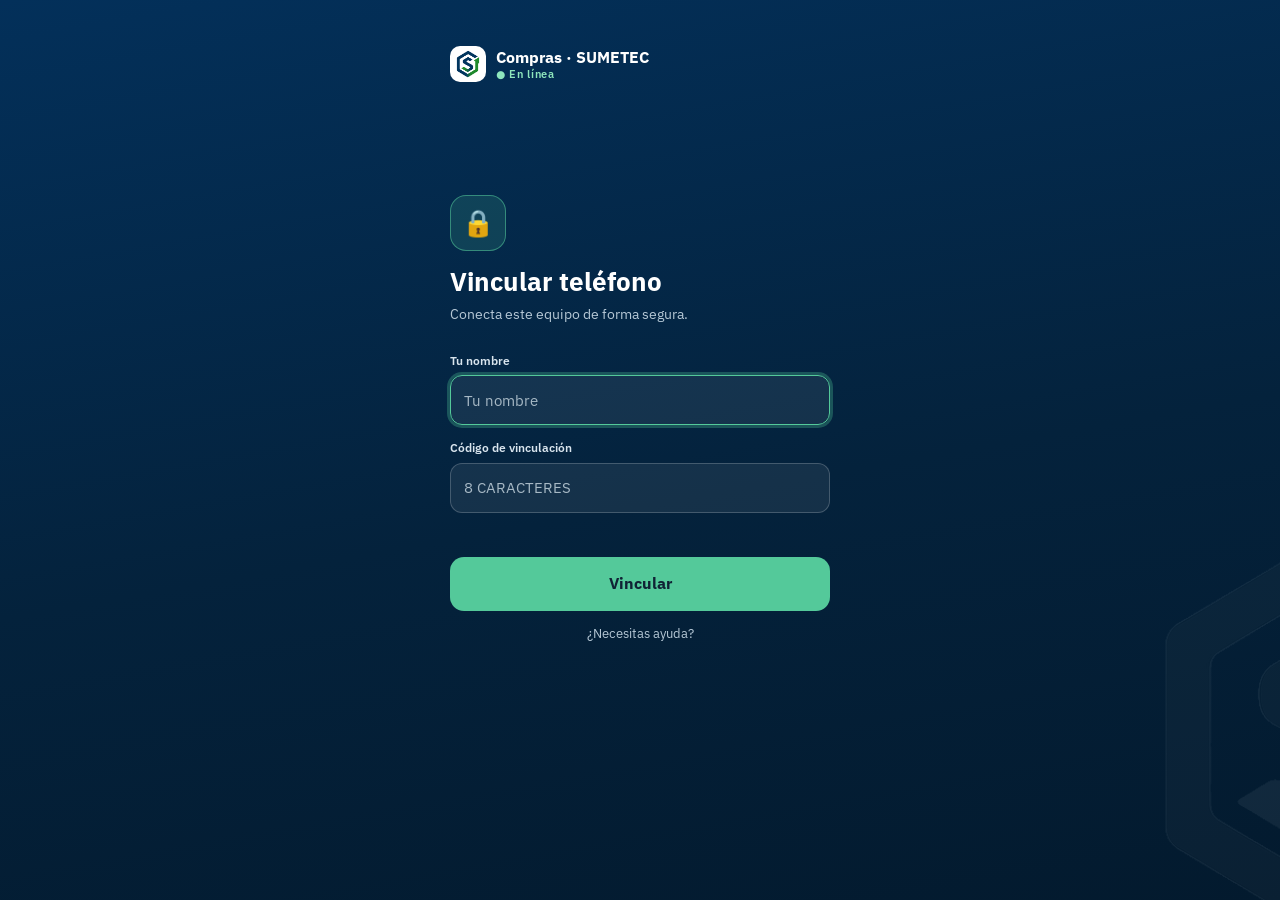
==== COMPRAS/compras.html @ 332f66b0 "q" ====
<!doctype html>
<html lang="es">
<head>
  <meta charset="utf-8">
  <meta name="viewport" content="width=device-width,initial-scale=1">
  <meta name="theme-color" content="#023561">
  <link rel="manifest" href="manifest.json">
  <link rel="icon" href="logos/sumetec-compras.png" type="image/png">
  <link rel="apple-touch-icon" href="logos/sumetec-compras.png">
  <!-- tema-inicial.js va ANTES del CSS (elige día/noche sin parpadeo) --
       mismo tema del ERP, generado por 16.- IDENTIDAD-NEGOCIO/generar_tema.py.
       No editar sumetec-tema.css ni tema-inicial.js a mano. -->
  <script src="tema-inicial.js"></script>
  <link rel="stylesheet" href="sumetec-tema.css">
  <link rel="stylesheet" href="actualizacion.css">
  <link rel="stylesheet" href="estilos.css?v=20260924a">
  <link rel="stylesheet" href="acceso.css">
  <title>SUMETEC Compras</title>
<style id="sm-final">
/* Pantallas encima (Cobros, Más, modales): el scroll se queda dentro y no mueve la pantalla de atrás */
.ov,.ov .modal,.modal,dialog,.menu-mas,.sp,.pp-global{overscroll-behavior:contain}
html.sm-bloqueo,html.sm-bloqueo body{overflow:hidden!important}
/* Cantidades y montos: se escriben, sin flechitas */
input[type=number]{-moz-appearance:textfield;appearance:textfield}
input[type=number]::-webkit-inner-spin-button,input[type=number]::-webkit-outer-spin-button{-webkit-appearance:none;margin:0}
/* Campo llenado por la IA (OCR): lima de marca, se quita al editarlo */
.ia-tocado{background:color-mix(in srgb,#76b82a 15%,var(--sm-surface,#fff))!important;border-color:#76b82a!important}
.gasto-iva-chips.ia-tocado{background:color-mix(in srgb,#76b82a 15%,transparent)!important}

/* ═══ Estándar visual v2 · barra superior (Inicio) y menú de ajustes, iguales en las 6 apps ═══ */
html body .tb,html body > header,html body header.sm-barra{background:linear-gradient(170deg,#03305a,#04223c)!important;color:#fff;min-height:56px;box-shadow:0 6px 18px rgb(2 25 45 / .22)}
html body .sm-kicker,html body header h1 .kicker,html body .barra-kicker,html body .sm-barra .marca small{font-size:10.5px!important;font-weight:600!important;letter-spacing:.14em!important;text-transform:uppercase;color:#9fd25a!important;opacity:1!important}
html body header h1,html body .sm-barra-titulo,html body .sm-barra .marca strong{font-size:16px!important;font-weight:700!important;color:#fff!important}
html body .sm-header-chip.sm-status-chip,html body header .status-chip,html body .sm-barra .sm-chip,html body .tb-status{min-height:30px;padding:0 11px!important;border-radius:999px!important;background:rgb(255 255 255 / .1)!important;border:1px solid rgb(255 255 255 / .16)!important;color:#fff!important;font-size:11.5px!important;font-weight:600!important;white-space:nowrap}
html body .sm-menu-boton,html body header .menu-btn,html body .sm-barra .btn-barra{min-width:40px!important;min-height:40px!important;border-radius:12px!important;border:1px solid rgb(255 255 255 / .18)!important;background:rgb(255 255 255 / .06)!important;color:#fff!important}
html body .menu-mas,html body .menu-fact,html body .gasto-menu,html body .mas-menu,html body .menu-opciones{border-radius:16px!important;padding:6px!important;background:var(--sm-surface,#fff)!important;color:var(--sm-ink,#17242b);border:1px solid var(--sm-line,#dbe3ec)!important;box-shadow:0 18px 40px rgb(9 32 53 / .22)!important;overscroll-behavior:contain;max-height:calc(100dvh - 90px);overflow-y:auto}
html body .menu-mas{background:#eef2f6!important;gap:6px!important}
html body .menu-mas-grp,html body .mas-menu-grupo{border-radius:12px;overflow:hidden;background:var(--sm-surface,#fff)}
html body .menu-mas-h,html body .menu-fact-titulo,html body .gasto-menu-titulo,html body .mas-menu-titulo,html body .menu-opciones > small{display:block;padding:10px 12px 4px!important;font-size:11px!important;font-weight:700!important;letter-spacing:.08em!important;text-transform:uppercase;color:var(--sm-muted,#616f7f)!important;background:none!important}
html body .menu-mas button,html body .menu-fact button,html body .gasto-menu button,html body .mas-menu button,html body .menu-opciones button{display:flex!important;align-items:center;gap:10px;width:100%;min-height:48px!important;padding:0 12px!important;border:0!important;border-radius:10px!important;background:transparent!important;color:inherit!important;font:inherit;font-size:14px!important;font-weight:500!important;text-align:left;cursor:pointer}
html body .menu-mas button:hover,html body .menu-fact button:hover,html body .gasto-menu button:hover,html body .mas-menu button:hover,html body .menu-opciones button:hover{background:var(--sm-surface-2,#eef2f6)!important}
html body .menu-mas button .bi,html body .gasto-menu button .bi,html body .mas-menu button .bi,html body .menu-opciones button .bi{font-size:17px;color:var(--sm-navy,#023561);width:22px}
html body .gasto-menu-peligro,html body .menu-opciones button[id*=bloquear]{color:#bc2f2f!important}
</style>
</head>
<body>
  <header class="sm-barra">
    <span class="barra-titulos"><span class="barra-kicker">SUMETEC</span><span class="sm-barra-titulo">Compras</span></span>
    <button type="button" id="estado" class="sm-chip sm-chip-boton" style="margin-left:auto" aria-label="Estado de envío (toca para enviar pendientes)">Sin conexión</button>
    <button type="button" class="btn-barra" id="btnMasMenu" aria-haspopup="true" aria-expanded="false" aria-controls="masMenu" aria-label="Más opciones"><span class="btn-barra-puntos" aria-hidden="true">⋮</span></button>
  </header>

  <!-- Rediseño 2026-09-24: enviar, tema y versión salen de la pantalla a este
       menú (mismo patrón que Dirección y Gastos). -->
  <div id="masMenu" class="mas-menu" hidden>
    <div class="mas-menu-grupo">
      <span class="mas-menu-titulo">Este celular</span>
      <button type="button" id="enviar-compras"><i class="bi bi-cloud-arrow-up"></i> Enviar compras pendientes</button>
    </div>
    <div class="mas-menu-grupo">
      <span class="mas-menu-titulo">Ajustes</span>
      <button type="button" onclick="_cerrarMasMenu_();alternarTemaSumetec()"><i class="bi bi-moon-stars"></i> Modo claro / oscuro</button>
      <button type="button" onclick="_cerrarMasMenu_();limpiarCacheLocal()" title="Borrar copias guardadas en este teléfono"><i class="bi bi-eraser"></i> Borrar copias de este teléfono</button>
      <button type="button" id="badgeVersion" onclick="_cerrarMasMenu_();_mostrarVersionInstalada()" title="Ver actualización de software"><i class="bi bi-info-circle"></i> Actualización de software</button>
    </div>
  </div>

  <div class="hoja">
    <main id="app"></main>
  </div>

  <dialog id="eq-modal">
    <form method="dialog" onsubmit="return false">
      <h2>Vincular código del proveedor</h2>
      <p class="text-muted" style="font-size:13px">Dile a la app a qué producto tuyo equivale este código. Queda guardado: la próxima vez se traduce solo.</p>
      <label class="form-label" for="eq-cprov">Código del proveedor<input id="eq-cprov" class="form-control mono" readonly></label>
      <label class="form-label" for="eq-mio">Mi código<input id="eq-mio" class="form-control mono" list="dl-productos-compra" autocomplete="off" maxlength="10" oninput="_eqMioCambio_()"></label>
      <div id="eq-sugerencias" style="font-size:12px;margin-bottom:6px"></div>
      <div id="eq-mio-ayuda" class="text-muted" style="font-size:12px;margin-bottom:6px"></div>
      <label class="form-label" style="display:flex;gap:8px;align-items:center"><input id="eq-nuevo" type="checkbox" onchange="_eqMioCambio_()"> Es un producto nuevo (crearlo)</label>
      <label class="form-label" for="eq-desc" id="eq-desc-wrap" style="display:none">Descripción del producto nuevo<input id="eq-desc" class="form-control"></label>
      <label class="form-label" for="eq-factor">Factor: piezas mías por cada unidad del proveedor (caja de 100 → 100; pieza → 1)<input id="eq-factor" class="form-control" type="number" min="0.0001" step="0.0001" value="1"></label>
      <p id="eq-error" class="text-rojo" role="alert"></p>
      <div class="fila">
        <button type="button" class="btn btn-outline-secondary" onclick="document.getElementById('eq-modal').close()">Cancelar</button>
        <button type="button" class="btn btn-success" onclick="_guardarEquivalenciaCompra_()"><i class="bi bi-check-circle"></i> Guardar</button>
      </div>
    </form>
  </dialog>

  <dialog id="evidencia-modal">
    <form method="dialog">
      <h2>¿Tienes foto del ticket o factura?</h2>
      <p class="text-muted">Sirve de evidencia de esta compra. Puedes omitirla, pero queda registrada como "sin evidencia".</p>
      <div class="fila">
        <button type="submit" value="foto" class="btn btn-success"><i class="bi bi-camera"></i> Tomar foto</button>
        <button type="submit" value="omitir" class="btn btn-outline-secondary">Omitir</button>
      </div>
    </form>
  </dialog>

  <dialog id="vincular" class="sumetec-acceso" style="--acento:#54c99a">
    <form method="dialog" class="sumetec-acceso-panel">
      <div class="sumetec-acceso-cabecera">
        <div class="sumetec-acceso-marca">Compras · SUMETEC<small>● En línea</small></div>
<details id="ayuda-compras" class="sumetec-acceso-ayuda sumetec-acceso-ayuda--solo-enlace"><summary aria-label="Información para vincular">i</summary>
          <div class="sumetec-acceso-ayuda-contenido"><div class="sumetec-acceso-ayuda-titulo"><strong>Ayuda de acceso</strong><button type="button" class="sumetec-acceso-ayuda-cerrar" aria-label="Cerrar ayuda" onclick="sumetecAbrirAyuda('ayuda-compras',true)">×</button></div><p>Pide a administración un código de vinculación de 8 caracteres y escribe tu nombre.</p><p>Después crea un PIN para proteger el acceso de este teléfono. Si olvidas tu PIN, vuelve a vincular este teléfono; lo que tengas pendiente se conserva.</p><button type="button" class="sumetec-acceso-ayuda-entendido" onclick="sumetecAbrirAyuda('ayuda-compras',true)">Entendido</button></div>
        </details>
      </div>
      <div class="sumetec-acceso-intro">
        <div class="sumetec-acceso-candado" aria-hidden="true">🔒</div>
        <h2>Vincular teléfono</h2>
        <p class="sumetec-acceso-descripcion">Conecta este equipo de forma segura.</p>
      </div>
      <div class="sumetec-acceso-campos">
        <div class="sumetec-acceso-campo sumetec-acceso-campo--principal"><label for="nombre-vincular">Tu nombre</label><input id="nombre-vincular" type="text" autocomplete="name" placeholder="Tu nombre"></div>
        <div class="sumetec-acceso-campo sumetec-acceso-campo--secundario"><label for="codigo">Código de vinculación</label><input id="codigo" type="text" style="text-transform:uppercase" placeholder="8 caracteres" maxlength="8" autocomplete="off" autocapitalize="characters"></div>
      </div>
      <p id="vincular-estado" class="sumetec-acceso-error" role="status" aria-live="polite"></p>
      <button id="enlazar" class="sumetec-acceso-boton" value="default">Vincular</button>
      <button type="button" class="sumetec-acceso-enlace" aria-controls="ayuda-compras" aria-expanded="false" onclick="sumetecAbrirAyuda('ayuda-compras')">¿Necesitas ayuda?</button>
    </form>
  </dialog>

  <dialog id="pin-modal" class="sumetec-pin-dialogo" style="--acento:#54c99a">
    <form method="dialog">
      <h2>Ingresa tu PIN</h2><p>Desbloquea esta app en este teléfono.</p>
      <label class="form-label" for="pin-modal-input">PIN</label>
      <input id="pin-modal-input" class="form-control" type="password" inputmode="numeric" autocomplete="off" required>
      <button type="button" class="sumetec-pin-mostrar" onclick="const i=document.getElementById('pin-modal-input');i.type=i.type==='password'?'text':'password';this.textContent=i.type==='password'?'Mostrar PIN':'Ocultar PIN';this.setAttribute('aria-pressed',String(i.type==='text'))" aria-pressed="false">Mostrar PIN</button><p id="pin-modal-error" class="text-rojo" role="alert"></p>
      <details style="margin:0 0 8px;font-size:.85rem"><summary>¿Olvidaste tu PIN?</summary>
        <p style="margin:6px 0 4px">No se puede recuperar. Primero, en Apps Script del Cotizador ejecuta <b>GENERAR_CODIGO_VINCULACION</b> y copia el código (vale 10 min). Luego pulsa el botón: vincula el teléfono otra vez con un PIN nuevo. Lo pendiente de enviar no se pierde.</p>
        <button type="button" class="btn btn-outline-secondary btn-sm" onclick="reiniciarVinculo()">Vincular de nuevo</button></details>
      <div class="fila sumetec-pin-acciones">
        <button type="button" value="cancel" class="btn btn-outline-secondary sumetec-pin-volver" onclick="this.closest('dialog').close('cancel')">Cancelar</button>
        <button type="submit" value="ok" class="btn btn-success sumetec-pin-guardar"><i class="bi bi-check-circle"></i> Desbloquear</button>
      </div>
    </form>
  </dialog>

  <script src="version.js"></script>
  <script src="seguridad.js"></script>
  <script src="compras.js"></script>
  <script src="acceso.js"></script>
  <script src="app.js"></script>
  <div id="sumetecActualizacion" role="status" aria-live="assertive"><div class="sumetec-actualizacion-tarjeta"><span class="sumetec-engranaje" aria-hidden="true">⚙</span><strong id="sumetecActualizacionTitulo">Actualización disponible</strong><p id="sumetecActualizacionMensaje"></p><button id="sumetecActualizarBoton" type="button" hidden>Actualizar</button></div></div>
  <script src="actualizacion.js"></script>
<script id="sm-final">
(function(){
  // Bloquea el scroll de la pantalla de atrás mientras haya algo abierto encima.
  var SEL='.ov.open, .menu-mas.open, dialog[open]', y=0, on=false, pend=false;
  function sync(){
    pend=false;
    var abierto=!!document.querySelector(SEL), b=document.body.style;
    if(abierto&&!on){on=true;y=window.scrollY||0;document.documentElement.classList.add('sm-bloqueo');b.position='fixed';b.top=(-y)+'px';b.left='0';b.right='0';b.width='100%';}
    else if(!abierto&&on){on=false;document.documentElement.classList.remove('sm-bloqueo');b.position=b.top=b.left=b.right=b.width='';window.scrollTo(0,y);}
  }
  function pedir(){if(!pend){pend=true;requestAnimationFrame(sync);}}
  function iniciar(){new MutationObserver(pedir).observe(document.body,{subtree:true,childList:true,attributes:true,attributeFilter:['class','open']});sync();}
  if(document.body)iniciar();else document.addEventListener('DOMContentLoaded',iniciar);
  // Cantidades y montos: al tocar el campo se selecciona todo para escribir encima.
  document.addEventListener('focusin',function(e){
    var t=e.target;if(!t||t.tagName!=='INPUT')return;
    if(t.type==='number'||/decimal|numeric/.test(t.inputMode||'')){setTimeout(function(){try{t.select();}catch(_){}} ,0);}
  });
})();
</script>
</body>
</html>
---- COMPRAS/sumetec-tema.css ----
/* sumetec-tema.css -- GENERADO por 16.- IDENTIDAD-NEGOCIO/generar_tema.py.
   No editar a mano. Colores: erp-estilo.css y liquid-glass-theme.css del ERP.
   Letra: ibm-plex.css del ERP. Iconos: bootstrap-icons.min.css del ERP.
   Piezas: 16.- IDENTIDAD-NEGOCIO/tema/componentes.css.
   Para cambiar algo, cambialo alla y vuelve a correr el script. */

/* ── Colores del ERP ── */
:root {
  --sm-bg: #eef2f6;
  --sm-navy: #023561;
  --sm-accent: #0d4f86;
  --sm-green: #1f8a2d;
  --sm-ink: #17242b;
  --sm-muted: #616f7f;
  --sm-green-texto: #057448;
  --sm-aviso: #8a5800;
  --sm-line: #b2c3d5;
  --sm-r-xs: 6px;
  --sm-r-sm: 8px;
  --sm-r-md: 14px;
  --sm-r-pill: 999px;
  --sm-radius: var(--sm-r-md);
  --sm-surface: #ffffff;
  --sm-surface-2: #f5f8fb;
  --sm-border-soft: #b2c3d4;
  --sm-body-text: #2a3947;
  --sm-th-text: #616f7f;
  --sm-icon-muted: #8595a7;
  --sm-chart-1: #0d4f86;
  --sm-chart-2: #1f8a2d;
  --sm-chart-3: #b8790d;
  --sm-chart-4: #bc2f2f;
  --sm-chart-5: #0d7d74;
  --sm-chart-6: #6d34d6;
  --sm-chart-7: #c4551f;
  --sm-chart-8: #3d5a75;
  --sm-chart-9: #0f7a5f;
  --sm-chart-10: #8a6a1f;
  --sm-motion-fast: 110ms;
  --sm-motion-standard: 180ms;
  --sm-motion-notice: 240ms;
  --sm-motion-large: 400ms;
  --sm-motion-ease: cubic-bezier(.2, .8, .2, 1);
  --sm-surface-elevated: #ffffff;
  --sm-surface-glow: rgba(31, 138, 45, .08);
  --sm-shadow-sereno: 0 12px 30px rgba(9, 32, 53, .07), 0 1px 2px rgba(9, 32, 53, .06);
  --sm-shadow-sereno-hover: 0 16px 36px rgba(9, 32, 53, .11), 0 1px 2px rgba(9, 32, 53, .08);
  --sm-luz-alta: transparent;
  --sm-motion-expressive: 360ms;
  --sm-motion-feedback: 240ms;
  --sm-motion-curve: cubic-bezier(.16, 1, .3, 1);
  --sm-nav-marca: #8fd633;
  --sm-glass-brillo-barra: 66;
  --sm-glass-brillo-erp: 42;
  --sm-glass-transparencia: 54;
  --sm-glass-desenfoque-menus: 50;
  --sm-glass-orillas-erp: 42;
  --sm-glass-transparencia-barra: 54;
  --sm-glass-transparencia-tarjetas: 55;
  --sm-glass-orillas-tarjetas: 48;
  --sm-glass-movimiento-tarjetas: 2;
  --sm-glass-filas-intensidad: 38;
  --sm-glass-tablas-transparencia: 48;
  --sm-glass-orillas-tablas: 48;
  --sm-glass-superficie-fondo: rgb(255 255 255 / calc(.98 - var(--sm-glass-transparencia) * .003));
  --sm-glass-tarjeta-fondo: rgb(255 255 255 / calc(.98 - var(--sm-glass-transparencia-tarjetas) * .004));
  --sm-glass-superficie-borde: rgb(13 59 102 / calc(.27 + var(--sm-glass-transparencia) * .0012));
  --sm-glass-superficie-sombra: rgb(8 43 70 / .16);
  --sm-glass-superficie-blur: calc(2px + var(--sm-glass-desenfoque-menus) * .22px);
  --sm-glass-superficie-luz: calc(var(--sm-glass-brillo-erp) * .0076);
  --sm-glass-borde-luz: calc(var(--sm-glass-orillas-erp) * .0076);
  --sm-glass-borde-luz-tarjetas: calc(var(--sm-glass-orillas-tarjetas) * .0096);
  --sm-glass-resplandor-tarjetas: calc(var(--sm-glass-orillas-tarjetas) * .18px);
  --sm-glass-nav-fondo: linear-gradient(180deg, rgb(2 53 97 / calc(.82 - var(--sm-glass-transparencia-barra) * .0077)), rgb(13 59 102 / calc(.80 - var(--sm-glass-transparencia-barra) * .0075)));
  --sm-glass-nav-borde: rgb(235 248 255 / calc(.20 + var(--sm-glass-brillo-barra) * .0036));
  --sm-glass-nav-blur: calc(34px - var(--sm-glass-transparencia-barra) * .32px);
  --sm-glass-nav-luz: calc(.08 + var(--sm-glass-brillo-barra) * .0044);
  --sm-glass-nav-reflejo: rgb(213 241 255 / calc(.10 + var(--sm-glass-brillo-barra) * .004));
}
:root:not([data-tema="oscuro"]) {
  color-scheme: light;
  --sm-glass-ink-dia: #142b3c;
  --sm-glass-control-dia: rgb(255 255 255 / .94);
}
:root[data-tema="oscuro"] {
  --sm-bg: #08090a;
  --sm-navy: #6fe093;
  --sm-accent: #34c759;
  --sm-green: #8fd633;
  --sm-green-texto: #8fd633;
  --sm-ink: #eef0f2;
  --sm-muted: #999b9e;
  --sm-aviso: #b37100;
  --sm-line: rgba(255,255,255,.10);
  --sm-surface: #0f1011;
  --sm-surface-2: #1c1d1f;
  --sm-border-soft: rgba(255,255,255,.14);
  --sm-body-text: #dadbdd;
  --sm-th-text: #999b9e;
  --sm-icon-muted: #797b7e;
  --sm-lime: #a8e60a;
  --sm-panel-border: rgba(255,255,255,.08);
  --sm-panel-shadow: 0 8px 32px rgba(0,0,0,.35);
  --sm-chart-1: #5aa9e6;
  --sm-chart-2: #8fd633;
  --sm-chart-3: #f0b429;
  --sm-chart-4: #f2686c;
  --sm-chart-5: #3fb8c9;
  --sm-chart-6: #b490f5;
  --sm-chart-7: #ff9f6e;
  --sm-chart-8: #c9d7e4;
  --sm-chart-9: #7fd1b9;
  --sm-chart-10: #e8c46a;
  --sm-surface-elevated: #151a20;
  --sm-surface-glow: rgba(168, 230, 10, .075);
  --sm-shadow-sereno: 0 16px 34px rgba(0, 0, 0, .24), 0 1px 2px rgba(0, 0, 0, .34);
  --sm-shadow-sereno-hover: 0 20px 42px rgba(0, 0, 0, .32), 0 1px 2px rgba(0, 0, 0, .4);
  --sm-luz-alta: rgba(255, 255, 255, .055);
  --sm-nav-marca: var(--sm-lime, #a8e60a);
  --sm-glass-superficie-fondo: rgb(15 16 17 / calc(.96 - var(--sm-glass-transparencia) * .003));
  --sm-glass-tarjeta-fondo: rgb(21 26 32 / calc(.96 - var(--sm-glass-transparencia-tarjetas) * .004));
  --sm-glass-superficie-borde: rgb(205 229 247 / calc(.08 + var(--sm-glass-transparencia) * .001));
  --sm-glass-superficie-sombra: rgb(0 0 0 / .34);
  --sm-glass-nav-fondo: linear-gradient(180deg, rgb(2 37 68 / calc(.82 - var(--sm-glass-transparencia-barra) * .0077)), rgb(8 43 73 / calc(.80 - var(--sm-glass-transparencia-barra) * .0075)));
}

/* ── Letra del ERP ── */
@font-face {font-family: 'IBM Plex Mono'; font-style: normal; font-weight: 400; font-display: swap; src: url(fonts/ibm-plex-mono-400.woff2) format('woff2'); unicode-range: U+0000-00FF, U+0131, U+0152-0153, U+02BB-02BC, U+02C6, U+02DA, U+02DC, U+0304, U+0308, U+0329, U+2000-206F, U+20AC, U+2122, U+2191, U+2193, U+2212, U+2215, U+FEFF, U+FFFD;}
@font-face {font-family: 'IBM Plex Mono'; font-style: normal; font-weight: 500; font-display: swap; src: url(fonts/ibm-plex-mono-500.woff2) format('woff2'); unicode-range: U+0000-00FF, U+0131, U+0152-0153, U+02BB-02BC, U+02C6, U+02DA, U+02DC, U+0304, U+0308, U+0329, U+2000-206F, U+20AC, U+2122, U+2191, U+2193, U+2212, U+2215, U+FEFF, U+FFFD;}
@font-face {font-family: 'IBM Plex Mono'; font-style: normal; font-weight: 600; font-display: swap; src: url(fonts/ibm-plex-mono-600.woff2) format('woff2'); unicode-range: U+0000-00FF, U+0131, U+0152-0153, U+02BB-02BC, U+02C6, U+02DA, U+02DC, U+0304, U+0308, U+0329, U+2000-206F, U+20AC, U+2122, U+2191, U+2193, U+2212, U+2215, U+FEFF, U+FFFD;}
@font-face {font-family: 'IBM Plex Sans'; font-style: normal; font-weight: 400 700; font-stretch: 100%; font-display: swap; src: url(fonts/ibm-plex-sans-variable.woff2) format('woff2'); unicode-range: U+0000-00FF, U+0131, U+0152-0153, U+02BB-02BC, U+02C6, U+02DA, U+02DC, U+0304, U+0308, U+0329, U+2000-206F, U+20AC, U+2122, U+2191, U+2193, U+2212, U+2215, U+FEFF, U+FFFD;}

/* ── Iconos del ERP ── */
@font-face {font-display:block;font-family:bootstrap-icons;src:url("fonts/bootstrap-icons.woff2") format("woff2")}
.bi::before,[class*=" bi-"]::before,[class^=bi-]::before {display:inline-block;font-family:bootstrap-icons!important;font-style:normal;font-weight:400!important;font-variant:normal;text-transform:none;line-height:1;vertical-align:-.125em;-webkit-font-smoothing:antialiased;-moz-osx-font-smoothing:grayscale}
.bi-speedometer2::before {content:"\f580"}
.bi-cart3::before {content:"\f244"}
.bi-cash-stack::before {content:"\f246"}
.bi-calculator::before {content:"\f1e0"}
.bi-box-seam::before {content:"\f1c7"}
.bi-receipt::before {content:"\f50f"}
.bi-info-circle::before {content:"\f431"}
.bi-wifi::before {content:"\f61c"}
.bi-wifi-off::before {content:"\f61b"}
.bi-cloud-arrow-up::before {content:"\f297"}
.bi-camera::before {content:"\f220"}
.bi-search::before {content:"\f52a"}
.bi-plus-lg::before {content:"\f64d"}
.bi-dash-lg::before {content:"\f63b"}
.bi-trash::before {content:"\f5de"}
.bi-x-lg::before {content:"\f659"}
.bi-check-circle::before {content:"\f26b"}
.bi-check-circle-fill::before {content:"\f26a"}
.bi-exclamation-triangle::before {content:"\f33b"}
.bi-exclamation-triangle-fill::before {content:"\f33a"}
.bi-moon-stars::before {content:"\f496"}
.bi-sun::before {content:"\f5a2"}
.bi-lock::before {content:"\f47b"}
.bi-clock-history::before {content:"\f292"}
.bi-arrow-repeat::before {content:"\f130"}
.bi-printer::before {content:"\f501"}
.bi-file-earmark-text::before {content:"\f38b"}
.bi-pencil::before {content:"\f4cb"}
.bi-send::before {content:"\f6c0"}
.bi-list-check::before {content:"\f473"}
.bi-arrow-left::before {content:"\f12f"}
.bi-chevron-right::before {content:"\f285"}
.bi-safe::before {content:"\f65a"}
.bi-graph-down::before {content:"\f3f1"}
.bi-slash-circle::before {content:"\f567"}
.bi-trophy::before {content:"\f5e7"}
.bi-download::before {content:"\f30a"}
.bi-shop::before {content:"\f543"}

/* ═══ Piezas del tema ERP para las apps de SUMETEC ══════════════════
   Fuente: este archivo. Lo copia generar_tema.py dentro de
   sumetec-tema.css, DESPUÉS de los colores que extrae del ERP.

   Regla dura (la verifica tests/test_generar_tema.py): aquí NO se escribe
   ningún color en hexadecimal. Todo sale de los tokens del ERP
   (--sm-*, --sm-glass-*), o de rgb()/white para sombras y velos. Si una
   pieza necesita un color que el ERP no tiene, primero va al ERP.

   Cada regla replica una del ERP (erp-estilo.css / liquid-glass-theme.css)
   con el mismo nombre de clase, para que el HTML de las apps se lea igual
   que el del ERP. Lo que NO se trae: Bootstrap completo, la barra lateral,
   el panel de ajustes del cristal y el anillo de luz que sigue al cursor
   (necesita JS y en el teléfono no hay cursor).
   ═══════════════════════════════════════════════════════════════════ */

/* ── Superficie de captura: fondo y tinta que voltean con el tema ──
   El ERP pinta botones y campos con --sm-glass-control-dia de día y con
   una mezcla del cristal de noche (liquid-glass-theme.css). Aquí se
   resuelve en DOS variables, para que .btn-primary / .btn-success puedan
   ganarle a .btn con la misma especificidad, sin !important. */
:root {
  --sm-control-fondo: var(--sm-glass-control-dia);
  --sm-control-tinta: var(--sm-glass-ink-dia);
}
:root[data-tema="oscuro"] {
  color-scheme: dark;
  --sm-control-fondo: color-mix(in srgb, var(--sm-glass-superficie-fondo) 92%, rgb(32 37 43));
  --sm-control-tinta: var(--sm-ink);
}

/* ── Base ── */
*, *::before, *::after { box-sizing: border-box; }
body {
  margin: 0;
  font-family: "IBM Plex Sans", system-ui, -apple-system, sans-serif;
  font-size: .875rem;
  line-height: 1.45;
  color: var(--sm-ink);
  background-color: var(--sm-bg);
  background-image:
    radial-gradient(760px circle at 96% -8%, var(--sm-surface-glow), transparent 52%),
    radial-gradient(620px circle at 4% 112%, rgb(13 79 134 / .045), transparent 58%);
  background-attachment: fixed;
  -webkit-font-smoothing: antialiased;
  transition: background-color .25s ease, color .2s ease;
}
h1, h2, h3, h4, h5, h6 { color: var(--sm-ink); font-weight: 700; margin: 0 0 .6rem; }
h1 { font-size: 20px; }
h2 { font-size: 16px; }
h5 { font-size: 14px; letter-spacing: .04em; text-transform: uppercase; color: var(--sm-navy); }
a { color: var(--sm-accent); }
.num, td, th, input[type="number"] {
  font-variant-numeric: tabular-nums;
  font-feature-settings: "tnum";
}
.num { text-align: right; }
.mono, code { font-family: "IBM Plex Mono", ui-monospace, monospace; }
.text-muted { color: var(--sm-muted); }
.text-verde { color: var(--sm-green-texto); }
.text-aviso { color: var(--sm-aviso); }
.text-rojo { color: var(--sm-chart-4); }
:focus-visible { outline: 2px solid var(--sm-accent); outline-offset: 2px; }

/* ── Barra superior: la barra lateral del ERP, puesta arriba ──
   En el teléfono no hay barra lateral, así que la identidad de marca se
   queda arriba. Son DOS capas, como en el ERP: el riel marino sólido de
   .sidebar (erp-estilo.css, #062a49 a #04223c) y encima el cristal
   --sm-glass-nav-fondo. Solo el cristal (medido 2026-09-11) queda al 40%
   sobre el fondo claro con los valores de fábrica -- azul deslavado, y el
   texto blanco casi no se lee. */
.sm-barra {
  position: sticky; top: 0; z-index: 20;
  display: flex; align-items: center; gap: 10px;
  min-height: 56px; padding: 10px 16px;
  color: white;
  background: var(--sm-glass-nav-fondo), linear-gradient(180deg, rgb(6 42 73), rgb(4 34 60));
  border-bottom: 1px solid var(--sm-glass-nav-borde);
  -webkit-backdrop-filter: blur(var(--sm-glass-nav-blur)) saturate(150%);
  backdrop-filter: blur(var(--sm-glass-nav-blur)) saturate(150%);
  box-shadow: 0 10px 26px rgb(2 25 45 / .28), inset 0 1px 0 var(--sm-glass-nav-reflejo);
}
.sm-barra-titulo { font-weight: 600; font-size: 15px; letter-spacing: .01em; color: white; }
.sm-barra .bi { font-size: 17px; }
.sm-chip {
  display: inline-flex; align-items: center; gap: 5px;
  font-size: 11px; font-weight: 600; padding: 3px 10px;
  border-radius: var(--sm-r-pill);
  color: white;
  background: rgb(255 255 255 / .16);
  border: 1px solid rgb(255 255 255 / .22);
}
.sm-barra .btn-barra {
  display: inline-flex; align-items: center; justify-content: center;
  min-width: 40px; min-height: 40px; padding: 0 8px;
  color: white; background: transparent;
  border: 1px solid rgb(255 255 255 / .22); border-radius: var(--sm-r-sm);
  font: inherit; cursor: pointer;
}

/* ── Tarjetas (Instrumento Sereno + cristal de tarjetas) ── */
.card {
  color: var(--sm-ink);
  background-color: var(--sm-glass-tarjeta-fondo);
  border: 1px solid var(--sm-line);
  border-radius: var(--sm-r-md);
  box-shadow: var(--sm-shadow-sereno), inset 0 1px 0 var(--sm-luz-alta);
  transition: border-color var(--sm-motion-standard) var(--sm-motion-ease),
              box-shadow var(--sm-motion-standard) var(--sm-motion-ease),
              background-color var(--sm-motion-standard) var(--sm-motion-ease);
}
:root[data-tema="oscuro"] .card { border-color: var(--sm-panel-border); }
.card-header {
  padding: 13px 16px;
  font-size: 13.5px; font-weight: 600; color: var(--sm-ink);
  background: color-mix(in srgb, var(--sm-surface-elevated) 92%, var(--sm-surface-2));
  border-bottom: 1px solid var(--sm-line);
  border-radius: calc(var(--sm-r-md) - 1px) calc(var(--sm-r-md) - 1px) 0 0;
}
.card-body { padding: 16px; }

/* ── Botones ── */
.btn {
  display: inline-flex; align-items: center; justify-content: center; gap: 6px;
  min-height: 44px; padding: 8px 16px;
  font: inherit; font-size: 13.5px; font-weight: 600;
  color: var(--sm-control-tinta);
  background-color: var(--sm-control-fondo);
  border: 1px solid var(--sm-glass-superficie-borde);
  border-radius: var(--sm-r-sm);
  cursor: pointer;
  transition: transform var(--sm-motion-fast) var(--sm-motion-ease),
              box-shadow var(--sm-motion-standard) var(--sm-motion-ease),
              background-color var(--sm-motion-standard) var(--sm-motion-ease),
              border-color var(--sm-motion-standard) var(--sm-motion-ease);
}
.btn:active { transform: translateY(1px); }
.btn:disabled { opacity: .5; cursor: not-allowed; }
.btn-primary { color: white; background-color: var(--sm-accent); border-color: var(--sm-accent); }
.btn-success { color: white; background-color: var(--sm-green); border-color: var(--sm-green); }
.btn-danger { color: white; background-color: var(--sm-chart-4); border-color: var(--sm-chart-4); }
.btn-outline-secondary { color: var(--sm-body-text); background-color: transparent; border-color: var(--sm-border-soft); }
/* De noche los acentos del ERP son claros (verde #34c759, #8fd633, rojo
   #f2686c): texto blanco encima no llega al contraste mínimo -- va la
   tinta oscura del fondo. */
:root[data-tema="oscuro"] .btn-primary,
:root[data-tema="oscuro"] .btn-success,
:root[data-tema="oscuro"] .btn-danger { color: var(--sm-bg); }
.btn-bloque { display: flex; width: 100%; }

/* ── Campos ── */
.form-label {
  display: block; margin-bottom: 4px;
  font-size: 11px; font-weight: 600; text-transform: uppercase; letter-spacing: .04em;
  color: var(--sm-th-text);
}
.form-control, .form-select {
  display: block; width: 100%; min-height: 44px; padding: 8px 12px;
  font: inherit; font-size: 13.5px;
  color: var(--sm-control-tinta);
  background-color: var(--sm-control-fondo);
  border: 1px solid var(--sm-border-soft);
  border-radius: var(--sm-r-sm);
  transition: border-color var(--sm-motion-fast) var(--sm-motion-ease),
              box-shadow var(--sm-motion-standard) var(--sm-motion-ease),
              background-color var(--sm-motion-standard) var(--sm-motion-ease);
}
.form-control:focus, .form-select:focus {
  outline: none;
  border-color: color-mix(in srgb, var(--sm-accent) 66%, white);
  box-shadow: 0 0 0 .22rem color-mix(in srgb, var(--sm-accent) 15%, transparent);
}
/* `font: inherit` de arriba le gana a .mono (misma especificidad, va
   después): un folio o UUID capturado salía en letra normal. */
.form-control.mono { font-family: "IBM Plex Mono", ui-monospace, monospace; }
/* En el teléfono, Safari acerca la pantalla si el campo mide menos de 16px. */
@media (pointer: coarse) {
  .form-control, .form-select { font-size: 16px; }
}

/* ── Tablas ──
   .table-responsive (mismo nombre que en el ERP) envuelve la tabla: en el
   teléfono una tabla de 4 columnas no cabe en 375px, y sin esto se corta
   la última columna en vez de desplazarse de lado. */
.table-responsive { overflow-x: auto; -webkit-overflow-scrolling: touch; border-radius: inherit; }
.table { width: 100%; border-collapse: collapse; color: var(--sm-body-text); }
.table th {
  padding: 9px 14px; text-align: left; white-space: nowrap;
  font-size: 10.5px; font-weight: 700; text-transform: uppercase; letter-spacing: .05em;
  color: var(--sm-th-text);
  background: var(--sm-surface-2);
  border-bottom: 1px solid var(--sm-line);
}
.table td { padding: 9px 14px; font-size: 12.5px; vertical-align: middle; border-bottom: 1px solid var(--sm-line); }
.table th.num, .table td.num { text-align: right; }

/* ── Etiquetas (badge) ── */
.badge {
  display: inline-block; padding: .35em .75em;
  font-size: 11px; font-weight: 600; letter-spacing: .01em;
  border-radius: var(--sm-r-pill);
  color: var(--sm-muted);
  background: var(--sm-surface-2);
}
.badge.bg-success { color: var(--sm-green-texto); background: color-mix(in srgb, var(--sm-green) 14%, var(--sm-surface)); }
.badge.bg-danger { color: var(--sm-chart-4); background: color-mix(in srgb, var(--sm-chart-4) 13%, var(--sm-surface)); }
.badge.bg-warning { color: var(--sm-aviso); background: color-mix(in srgb, var(--sm-aviso) 14%, var(--sm-surface)); }
.badge.bg-primary { color: var(--sm-accent); background: color-mix(in srgb, var(--sm-accent) 12%, var(--sm-surface)); }

/* ── Avisos ── */
.alert {
  padding: 12px 14px;
  color: var(--sm-ink);
  background-color: var(--sm-glass-superficie-fondo);
  border: 1px solid var(--sm-glass-superficie-borde);
  border-left-width: 4px;
  border-radius: var(--sm-r-sm);
}
.alert-info { border-left-color: var(--sm-accent); }
.alert-success { border-left-color: var(--sm-green); }
.alert-warning { border-left-color: var(--sm-aviso); }
.alert-danger { border-left-color: var(--sm-chart-4); }

/* ── Diálogos y mensajes flotantes: aquí SÍ hay contenido debajo, así que
   llevan desenfoque (mismo criterio que el ERP del 2026-08-28). ── */
dialog {
  padding: 20px;
  color: var(--sm-ink);
  background-color: var(--sm-glass-superficie-fondo);
  border: 1px solid var(--sm-glass-superficie-borde);
  border-radius: var(--sm-r-md);
  box-shadow: 0 18px 40px var(--sm-glass-superficie-sombra);
  -webkit-backdrop-filter: blur(var(--sm-glass-superficie-blur)) saturate(130%);
  backdrop-filter: blur(var(--sm-glass-superficie-blur)) saturate(130%);
}
dialog::backdrop { background: rgb(2 25 45 / .45); }
.toast {
  padding: 10px 14px;
  color: var(--sm-ink);
  background-color: var(--sm-glass-superficie-fondo);
  border: 1px solid var(--sm-glass-superficie-borde);
  border-radius: var(--sm-r-sm);
  box-shadow: 0 10px 28px var(--sm-glass-superficie-sombra);
  -webkit-backdrop-filter: blur(16px) saturate(140%);
  backdrop-filter: blur(16px) saturate(140%);
}

/* ── Accesibilidad y respaldo ── */
@media (prefers-reduced-motion: reduce) {
  *, *::before, *::after {
    transition-duration: .01ms !important;
    animation-duration: .01ms !important;
  }
  .btn:active { transform: none; }
}
@media (prefers-reduced-transparency: reduce) {
  .sm-barra { background: rgb(2 53 97); -webkit-backdrop-filter: none; backdrop-filter: none; }
  :root[data-tema="oscuro"] .sm-barra { background: rgb(2 37 68); }
  dialog, .toast, .alert { background-color: var(--sm-surface); -webkit-backdrop-filter: none; backdrop-filter: none; }
}
@supports not (backdrop-filter: blur(1px)) {
  .sm-barra { background: rgb(2 53 97); }
  :root[data-tema="oscuro"] .sm-barra { background: rgb(2 37 68); }
  dialog, .toast { background-color: var(--sm-surface); }
}
---- COMPRAS/actualizacion.css ----
#sumetecActualizacion{display:none;position:fixed;inset:0;z-index:2147483647;align-items:center;justify-content:center;padding:24px;background:rgba(11,45,74,.96);color:#fff;text-align:center;pointer-events:all}#sumetecActualizacion.activo{display:flex}#sumetecActualizacion .sumetec-actualizacion-tarjeta{max-width:330px}#sumetecActualizacion .sumetec-engranaje{display:block;font-size:54px;line-height:1;margin-bottom:20px;animation:sumetec-girar 1.1s linear infinite}#sumetecActualizacion strong{display:block;font-size:19px;margin-bottom:8px}#sumetecActualizacion p{margin:0;color:rgba(255,255,255,.76);font-size:14px}@keyframes sumetec-girar{to{transform:rotate(360deg)}}

#sumetecActualizarBoton{margin-top:22px;padding:12px 30px;border:0;border-radius:10px;background:#76b82a;color:#071d2d;font-size:16px;font-weight:700;cursor:pointer}
#sumetecActualizarBoton[hidden]{display:none}
---- COMPRAS/estilos.css ----
/* estilos.css -- SOLO lo específico de Compras (layout, historial, IA
   tocada). Los colores, la letra, botones, campos y tarjetas base vienen de
   sumetec-tema.css (generado del ERP por 16.- IDENTIDAD-NEGOCIO/
   generar_tema.py -- no editar ese archivo a mano). Copiado y recortado de
   14.- SUMETEC DIRECCION/estilos.css (sin nav, sin denominaciones de
   Corte -- Compras es una sola pantalla). */

body { max-width: 900px; margin: 0 auto; padding: 0 0 calc(96px + env(safe-area-inset-bottom)); }

.hoja { padding: 16px; display: flex; flex-direction: column; gap: 16px; }

.fila { display: flex; flex-wrap: wrap; gap: 8px; align-items: center; }

/* ── Compras: chip de estado con punto de color (siempre visible) ── */
.sm-chip-punto { width: 7px; height: 7px; border-radius: 999px; background: rgb(255 255 255 / .6); flex: none; }
.sm-chip--ok .sm-chip-punto { background: var(--sm-green); }
.sm-chip--warn .sm-chip-punto { background: var(--sm-chart-3); }
.sm-chip--info .sm-chip-punto { background: var(--sm-chart-1); }
.sm-chip--err { background: color-mix(in srgb, var(--sm-chart-4) 40%, rgb(255 255 255 / .16)); border-color: color-mix(in srgb, var(--sm-chart-4) 60%, rgb(255 255 255 / .22)); }
.sm-chip--err .sm-chip-punto { background: #fff; box-shadow: 0 0 0 3px color-mix(in srgb, var(--sm-chart-4) 55%, transparent); }

/* ── Compras: pestañas Capturar / Historial ── */
/* Rediseño 2026-09-24: control segmentado de una fila */
.compras-tabs { display: grid; grid-template-columns: repeat(2, minmax(0, 1fr)); gap: 3px; padding: 3px; border: 1px solid var(--sm-border-soft); border-radius: 10px; background: var(--sm-surface-2); }
.compras-tab { appearance: none; min-height: 44px; border: none; background: none; cursor: pointer; font: inherit; font-weight: 500; font-size: 14px; color: var(--sm-muted); border-radius: 7px; }
.compras-tab.activa { color: var(--sm-ink); font-weight: 600; background: var(--sm-surface); box-shadow: 0 1px 3px rgb(8 43 70 / .14), inset 0 0 0 1px var(--sm-accent); }
.compras-panel[hidden] { display: none; }

/* ── Compras: cámara primero (vía principal de captura, como en Gastos) ── */
.compras-foto-cta { display: flex; flex-direction: column; }
.visually-oculto { position: absolute; width: 1px; height: 1px; overflow: hidden; clip: rect(0 0 0 0); white-space: nowrap; }

/* ── Compras: campos secundarios colapsables ── */
.compras-detalles { border: 1px solid var(--sm-line); border-radius: var(--sm-r-sm); background: var(--sm-surface-2); }
.compras-detalles summary { list-style: none; cursor: pointer; display: flex; align-items: baseline; gap: 8px; padding: 11px 12px; font-weight: 600; font-size: 13px; color: var(--sm-navy); }
.compras-detalles summary::-webkit-details-marker { display: none; }
.compras-detalles-resumen { font-weight: 400; font-size: 11.5px; color: var(--sm-muted); }
.compras-detalles[open] summary { border-bottom: 1px solid var(--sm-line); }
.compras-detalles-body { padding: 12px; display: grid; gap: 10px; }
.compras-detalles-body ul { list-style: none; padding: 0; margin: 0; }

/* ── Compras: layout de captura -- en escritorio, campos a la izquierda y
   Subtotal/IVA/Total/Condición/Guardar fijos (sticky) a la derecha. ── */
.compras-form-grid { display: grid; gap: 16px; }
.compras-campos { display: grid; gap: 10px; }
.compras-resumen { display: grid; gap: 10px; align-content: start; }
@media (min-width: 900px) {
  .compras-form-grid { grid-template-columns: minmax(0, 1fr) 320px; align-items: start; }
  .compras-resumen { position: sticky; top: 16px; }
}

/* ── Compra: dato leído por la IA ── */
.ia-tocado { background: color-mix(in srgb, var(--sm-aviso) 16%, var(--sm-control-fondo)); border-color: var(--sm-aviso) !important; }

/* ── Compras: líneas y pagos ── */
#lineas-compra, #pagos-compra { list-style: none; padding: 0; margin: 8px 0; display: flex; flex-direction: column; gap: 8px; }
#lineas-compra li, #pagos-compra li { display: grid; grid-template-columns: 1fr 1fr auto; gap: 6px; align-items: center; }
#lineas-compra li { grid-template-columns: 1fr 2fr 1fr 1fr auto; }
#lineas-compra input, #pagos-compra input, #pagos-compra select { min-width: 0; }

@media (max-width: 480px) {
  #lineas-compra li, #pagos-compra li {
    grid-template-columns: repeat(2, minmax(0, 1fr));
    padding: 8px;
    border: 1px solid var(--sm-line);
    border-radius: var(--sm-r-sm);
    background: var(--sm-surface-2);
  }
  #lineas-compra li {
    grid-template-columns: 1fr auto;
    grid-template-areas:
      "codigo quitar"
      "descripcion descripcion"
      "cantidad costo";
  }
  #pagos-compra li {
    grid-template-areas:
      "fecha fecha"
      "monto quitar"
      "metodo metodo";
  }
  #lineas-compra .codigo { grid-area: codigo; }
  #lineas-compra .descripcion { grid-area: descripcion; }
  #lineas-compra .cantidad { grid-area: cantidad; }
  #lineas-compra .costo { grid-area: costo; }
  #pagos-compra .fecha { grid-area: fecha; }
  #pagos-compra .monto { grid-area: monto; }
  #pagos-compra .metodo { grid-area: metodo; }
  #lineas-compra .quitar, #pagos-compra .quitar {
    grid-area: quitar;
    justify-self: end;
    width: 44px;
    padding: 0;
  }
}

/* ── Compras: historial reciente ── */
.historial-compras { list-style: none; padding: 0; margin: .5rem 0 0; display: flex; flex-direction: column; gap: .5rem; }
.historial-item {
  border: 1px solid var(--sm-line); border-radius: var(--sm-r-sm); padding: .6rem .8rem;
  display: flex; flex-wrap: wrap; gap: .4rem .8rem; align-items: center;
}
.historial-item .proveedor { font-weight: 600; }
.historial-item .fecha { color: var(--sm-muted); width: 100%; font-size: .85rem; }
.leyenda { color: var(--sm-muted); font-size: .85rem; margin: .3rem 0; }
.vacio { color: var(--sm-muted); }

/* C2: sin sesión no se ve ningún dato detrás del candado */
body.sin-sesion .hoja, body.sin-sesion #app { visibility: hidden; }

/* ═══ Rediseño 2026-09-24 (mismo procedimiento que Gastos y Dirección) ═══
   Solo presentación, tokens --sm-* del tema del ERP. Respaldo en
   _backups/2026-09-24_rediseno/. */
/* Barra superior ligera + menú ⋮ */
.barra-titulos { display: flex; flex-direction: column; gap: 1px; min-width: 0; line-height: 1.15; }
.barra-kicker { font-size: 10.5px; font-weight: 600; letter-spacing: .08em; text-transform: uppercase; color: rgb(255 255 255 / .72); }
.sm-barra .sm-barra-titulo { font-size: 17px; }
.sm-chip-boton { cursor: pointer; font: inherit; font-size: 11px; font-weight: 600; white-space: nowrap; color: inherit; }
.btn-barra-puntos { font-size: 22px; line-height: 1; }
.sm-barra .btn-barra { min-width: 44px; min-height: 44px; }
.mas-menu[hidden] { display: none; }
.mas-menu {
  position: fixed; top: 60px; right: 12px; z-index: 30;
  width: 260px; max-width: calc(100vw - 24px);
  background: var(--sm-surface); border: 1px solid var(--sm-line);
  border-radius: var(--sm-r-md); box-shadow: var(--sm-shadow-sereno);
  padding: 10px; display: flex; flex-direction: column; gap: 14px;
}
.mas-menu-grupo { display: flex; flex-direction: column; gap: 2px; }
.mas-menu-titulo { font-size: 10.5px; font-weight: 700; letter-spacing: .06em; text-transform: uppercase; color: var(--sm-muted); padding: 4px 8px 2px; }
.mas-menu-grupo button {
  display: flex; align-items: center; gap: 8px;
  min-height: 44px; padding: 0 8px; text-align: left;
  font: inherit; font-size: 13.5px; color: var(--sm-ink);
  background: none; border: none; border-radius: var(--sm-r-sm); cursor: pointer;
}
.mas-menu-grupo button:hover { background: var(--sm-surface-2); }
.mas-menu-grupo .bi { color: var(--sm-icon-muted); }
.mas-menu-cuenta { margin-left: auto; font-size: 11px; font-weight: 700; padding: 2px 8px; border-radius: var(--sm-r-pill); color: var(--sm-aviso); background: color-mix(in srgb, var(--sm-aviso) 14%, transparent); }
#app h1 { display: none; }

/* Foto como acción principal */
.compras-foto-btn { min-height: 56px; font-size: 15px; }

/* Subtotal grande, IVA en chips, IVA/Total lado a lado */
#form-compra .compras-monto { min-height: 52px; font-size: 20px; font-variant-numeric: tabular-nums; }
.compras-iva-chips { display: flex; align-items: center; flex-wrap: wrap; gap: 6px; }
.compras-iva-etiqueta { font-size: 12px; color: var(--sm-muted); margin-right: 4px; }
.compras-chip {
  min-width: 60px; min-height: 44px; padding: 0 14px;
  font: inherit; font-size: 14px; font-weight: 500; color: var(--sm-body-text);
  background: var(--sm-surface); border: 1px solid var(--sm-border-soft); border-radius: var(--sm-r-pill); cursor: pointer;
}
.compras-chip[aria-pressed="true"] { color: var(--sm-ink); font-weight: 600; border-color: var(--sm-accent); background: color-mix(in srgb, var(--sm-accent) 12%, var(--sm-surface)); box-shadow: inset 0 0 0 1px var(--sm-accent); }
.compras-importes { display: grid; grid-template-columns: repeat(2, minmax(0, 1fr)); gap: 10px; }

/* Condición segmentada */
.sm-oculto { position: absolute; width: 1px; height: 1px; min-height: 0; padding: 0; margin: 0; overflow: hidden; clip: rect(0 0 0 0); border: 0; opacity: 0; pointer-events: none; }
.compras-condicion { display: grid; grid-template-columns: repeat(2, minmax(0, 1fr)); gap: 3px; padding: 3px; border: 1px solid var(--sm-border-soft); border-radius: 10px; background: var(--sm-surface-2); }
.compras-seg { min-height: 44px; font: inherit; font-size: 14px; font-weight: 500; color: var(--sm-muted); background: none; border: 0; border-radius: 7px; cursor: pointer; }
.compras-seg[aria-pressed="true"] { color: var(--sm-ink); font-weight: 600; background: var(--sm-surface); box-shadow: 0 1px 3px rgb(8 43 70 / .14), inset 0 0 0 1px var(--sm-accent); }

/* Total fijo junto a Guardar */
.compras-barra-guardar {
  position: fixed; left: 0; right: 0; bottom: 0; z-index: 20;
  display: flex; align-items: center; gap: 12px;
  padding: 10px 16px max(12px, env(safe-area-inset-bottom));
  background: var(--sm-surface); border-top: 1px solid var(--sm-line);
  box-shadow: 0 -10px 26px rgb(8 43 70 / .12);
}
.compras-barra-total { flex: 1; min-width: 0; display: flex; flex-direction: column; gap: 2px; }
.compras-barra-total strong { font-size: 20px; font-weight: 600; color: var(--sm-ink); font-variant-numeric: tabular-nums; }
.compras-barra-total span { font-size: 11.5px; color: var(--sm-muted); white-space: nowrap; overflow: hidden; text-overflow: ellipsis; }
.compras-barra-guardar .btn { flex: none; min-width: 130px; min-height: 48px; font-size: 15px; }
@media (min-width: 900px) {
  .compras-barra-guardar { left: 50%; right: auto; bottom: 16px; width: min(860px, calc(100% - 32px)); transform: translateX(-50%); border: 1px solid var(--sm-line); border-radius: 14px; }
}
.ia-tocado + .compras-barra-total { outline: 0; }

/* Historial legible */
.historial-item { min-height: 52px; }
.historial-item .total { margin-left: auto; font-weight: 600; font-variant-numeric: tabular-nums; }
---- COMPRAS/acceso.css ----
/* Pantalla de vinculación común de las cinco apps SUMETEC. */
.sumetec-acceso {
  --acento: #d99c2b;
  --acceso-tope: max(40px, calc(env(safe-area-inset-top) + 8px));
  --acceso-intro: 300px;
  --acceso-fila: 82px;
  --acceso-campos: calc(var(--acceso-fila) * 3);
  --acceso-error: 40px;
  --acceso-ayuda-fila: 40px;
  position: fixed; inset: 0; z-index: 2147483000;
  box-sizing: border-box; overflow-x: hidden; overflow-y: auto;
  background: #071d2d; color: #f6fbff;
  padding: 0 20px max(20px, env(safe-area-inset-bottom));
  font-family: "IBM Plex Sans", system-ui, sans-serif;
}
div.sumetec-acceso { align-items: flex-start; justify-content: center; }
dialog.sumetec-acceso {
  width: 100%; height: 100%; max-width: none; max-height: none;
  margin: 0; border: 0; border-radius: 0;
}
dialog.sumetec-acceso[open] { display: flex; align-items: flex-start; justify-content: center; }
dialog.sumetec-acceso::backdrop { background: #071d2d; }
.sumetec-acceso::before {
  content: ""; position: fixed; top: 24%; left: 50%; transform: translateX(-50%);
  width: min(78vw, 420px); height: min(78vw, 420px);
  background: url("logos/sumetec-marca.png") center / contain no-repeat;
  opacity: .09; pointer-events: none;
}
.sumetec-acceso-panel {
  position: relative; z-index: 1; box-sizing: border-box;
  width: min(100%, 380px); min-width: 0; margin: 0 auto;
  padding-top: var(--acceso-tope);
  display: grid; grid-template-columns: minmax(0, 1fr);
  grid-template-rows: 48px var(--acceso-intro) var(--acceso-campos) var(--acceso-error) 48px var(--acceso-ayuda-fila);
}
.sumetec-acceso-cabecera {
  display: flex; align-items: flex-start; justify-content: space-between;
  grid-row: 1; box-sizing: border-box; height: 48px;
  border-bottom: 3px solid var(--acento); padding: 0 0 9px;
  margin: 0;
}
.sumetec-acceso-marca { font-size: 17px; font-weight: 750; line-height: 1.25; color: #fff; }
.sumetec-acceso-marca small { display: block; margin-top: 3px; font-size: 11px; font-weight: 500; color: #8ee6bd; }
.sumetec-acceso-ayuda { position: relative; z-index: 2; }
.sumetec-acceso-ayuda summary {
  display: grid; place-items: center; width: 36px; height: 36px;
  border: 2px solid var(--acento); border-radius: 50%;
  color: var(--acento); font-size: 20px; font-weight: 700; cursor: pointer;
  list-style: none;
}
.sumetec-acceso-ayuda summary::-webkit-details-marker { display: none; }
.sumetec-acceso-ayuda--solo-enlace summary { display: none; }
.sumetec-acceso-ayuda[open] .sumetec-acceso-ayuda-contenido {
  position: fixed; right: 20px; bottom: max(68px, calc(env(safe-area-inset-bottom) + 44px)); width: min(310px, calc(100vw - 42px));
  box-sizing: border-box; padding: 15px 17px; border-radius: 12px;
  background: #17364b; color: #eef7fb; border: 1px solid #527087;
  box-shadow: 0 14px 32px #0008; font-size: 13px; line-height: 1.5;
}
.sumetec-acceso-ayuda-contenido p, .sumetec-acceso-ayuda-contenido ol { margin: 0 0 8px; }
.sumetec-acceso-ayuda-contenido :last-child { margin-bottom: 0; }
.sumetec-acceso-candado {
  display: grid; place-items: center; width: 76px; height: 76px;
  border: 2px solid var(--acento); border-radius: 50%;
  margin: 0 auto 14px; font-size: 36px;
}
.sumetec-acceso-intro {
  grid-row: 2; box-sizing: border-box; display: flex;
  flex-direction: column; justify-content: flex-end;
  padding-bottom: 20px;
}
.sumetec-acceso h2 { text-align: center; color: #fff; font-size: 22px; line-height: 1.25; margin: 0 0 6px; text-transform: none; letter-spacing: normal; }
.sumetec-acceso-descripcion { text-align: center; color: #b9cad6; font-size: 13px; margin: 0; }
.sumetec-acceso-campos {
  grid-row: 3; min-width: 0; display: grid;
  grid-template-rows: repeat(3, var(--acceso-fila));
}
.sumetec-acceso-campo { min-width: 0; align-self: start; }
.sumetec-acceso label { display: block; color: #edf5fa; font-size: 13px; font-weight: 600; margin: 13px 0 6px; }
.sumetec-acceso-campo label { margin: 0 0 6px; }
.sumetec-acceso input {
  box-sizing: border-box; display: block; width: 100%; max-width: 100%; min-width: 0; min-height: 46px;
  padding: 11px 13px; border: 1px solid var(--acento); border-radius: 9px;
  background: #122d41; color: #fff; font: inherit; font-size: 15px;
}
.sumetec-acceso input::placeholder { color: #a7b9c5; }
.sumetec-acceso input:focus-visible, .sumetec-acceso summary:focus-visible,
.sumetec-acceso button:focus-visible { outline: 2px solid #fff; outline-offset: 3px; }
.sumetec-acceso .sumetec-acceso-boton {
  display: flex; align-items: center; justify-content: center; gap: 9px;
  grid-row: 5; box-sizing: border-box; width: 100%; min-height: 48px; margin: 0;
  border: 0; border-radius: 9px; background: var(--acento); color: #102335;
  font: inherit; font-weight: 750; font-size: 15px; cursor: pointer;
}
.sumetec-acceso .sumetec-acceso-boton:disabled { opacity: .65; cursor: wait; }
.sumetec-acceso .sumetec-acceso-boton.sumetec-entrando::before {
  content: ""; display: block; width: 22px; height: 22px;
  background: url("logos/sumetec-marca.png") center / contain no-repeat;
  animation: sumetec-giro-entrada 1s linear infinite;
}
.sumetec-acceso-enlace { grid-row: 6; display: block; align-self: start; height: 22px; min-height: 22px; padding: 0; margin: 12px auto 0; color: var(--acento); background: none; border: 0; text-decoration: underline; font: inherit; font-size: 12px; line-height: 22px; cursor: pointer; }
.sumetec-acceso-error { grid-row: 4; min-height: 0; max-height: 30px; overflow: auto; margin: 0; color: #ffb0b0; font-size: 13px; line-height: 1.2; text-align: center; align-self: center; }
body.sin-sesion > header, body.sin-sesion > #masMenu { visibility: hidden; }
@keyframes sumetec-giro-entrada { to { transform: rotate(360deg); } }
@media (prefers-reduced-motion: reduce) { .sumetec-acceso .sumetec-entrando::before { animation-duration: 3s; } }

/* Acceso uniforme: los campos visibles ocupan todo el ancho, sin filas vacías. */
.sumetec-acceso-panel { grid-template-rows: 48px minmax(150px, auto) auto minmax(32px, auto) 48px 40px; row-gap: 6px; }
.sumetec-acceso-intro { min-height: clamp(150px, 28dvh, 260px); }
.sumetec-acceso-campos { grid-template-columns: minmax(0, 1fr); grid-template-rows: none; grid-auto-rows: auto; gap: 14px; }
.sumetec-acceso-campo, .sumetec-acceso-campo--extra, .sumetec-acceso-campo--principal, .sumetec-acceso-campo--secundario { grid-row: auto; grid-column: 1; width: 100%; }
.sumetec-acceso-campo[hidden] { display: none; }
.sumetec-acceso-alternativa { grid-column: 1; width: 100%; color: #b9cad6; font-size: 13px; }
.sumetec-acceso-alternativa summary { cursor: pointer; color: var(--acento); text-decoration: underline; min-height: 30px; }
.sumetec-acceso-alternativa .sumetec-acceso-campo { margin-top: 8px; }
.sumetec-acceso-error { max-height: none; min-height: 24px; }
.sumetec-acceso-ayuda[open] .sumetec-acceso-ayuda-contenido { max-height: min(65dvh, 460px); overflow-y: auto; }
.sumetec-acceso-ayuda-titulo { display: flex; align-items: center; justify-content: space-between; gap: 12px; margin-bottom: 10px; }
.sumetec-acceso-ayuda-cerrar { border: 1px solid #7693a7; color: #fff; background: transparent; border-radius: 8px; min-width: 36px; min-height: 36px; font: inherit; cursor: pointer; }
.sumetec-acceso-ayuda-entendido { width: 100%; min-height: 42px; margin-top: 10px; border: 0; border-radius: 8px; background: var(--acento); color: #102335; font: inherit; font-weight: 700; cursor: pointer; }
.sumetec-pin-dialogo { margin: auto; border: 1px solid #4b738b; border-radius: 18px; padding: 0; width: min(380px, calc(100vw - 32px)); max-height: calc(100dvh - 32px); overflow-y: auto; color: #f6fbff; background: #102e43; box-shadow: 0 24px 70px #0009; font-family: "IBM Plex Sans", system-ui, sans-serif; }
.sumetec-pin-dialogo::backdrop { background: #061a28bd; }
.sumetec-pin-dialogo form { display: grid; gap: 14px; padding: 24px; }
.sumetec-pin-dialogo h2 { margin: 0; color: #fff; font-size: 21px; text-align: left; }
.sumetec-pin-dialogo p { margin: 0; color: #b9cad6; font-size: 13px; }
.sumetec-pin-dialogo label { display: block; margin: 0; color: #edf5fa; font-size: 13px; font-weight: 650; }
.sumetec-pin-dialogo input { display: block; box-sizing: border-box; width: 100%; min-height: 46px; margin-top: 6px; padding: 10px 12px; border: 1px solid #74a8c4; border-radius: 9px; background: #173b53; color: white; font: inherit; font-size: 16px; }
.sumetec-pin-dialogo input:focus-visible, .sumetec-pin-dialogo button:focus-visible { outline: 2px solid #fff; outline-offset: 2px; }
.sumetec-pin-dialogo .sumetec-pin-error { color: #ffb8b8; min-height: 18px; font-size: 13px; }
.sumetec-pin-acciones { display: flex; gap: 10px; }
.sumetec-pin-acciones button { min-height: 44px; flex: 1; padding: 9px 12px; border-radius: 9px; font: inherit; font-weight: 700; cursor: pointer; }
.sumetec-pin-dialogo .sumetec-pin-volver { background: transparent; border: 1px solid #7693a7; color: #f6fbff; }
.sumetec-pin-dialogo .sumetec-pin-guardar { background: var(--acento, #76b82a); border: 1px solid var(--acento, #76b82a); color: var(--pin-texto, #102335); }
.sumetec-pin-mostrar { justify-self: start; background: none; border: 0; padding: 2px 0; color: #9bddff; font: inherit; font-size: 13px; text-decoration: underline; cursor: pointer; }
@media (max-height: 680px) { .sumetec-acceso-panel { padding-top: max(12px, env(safe-area-inset-top)); } .sumetec-acceso-intro { min-height: 95px; padding-bottom: 8px; } .sumetec-acceso-candado { width: 52px; height: 52px; font-size: 26px; margin-bottom: 8px; } }


.sumetec-acceso-espera{position:fixed;inset:0;z-index:2147483500;display:flex;flex-direction:column;align-items:center;justify-content:center;gap:12px;padding:24px;text-align:center;background:#071d2d;color:#fff;font-family:"IBM Plex Sans",system-ui,sans-serif}
.sumetec-acceso-espera[hidden]{display:none}
.sumetec-acceso-espera-icono{font-size:58px;line-height:1;animation:sumetec-acceso-girar 1.3s linear infinite}
#sumetecAccesoBloqueado .sumetec-acceso-espera-icono{animation:none}
.sumetec-acceso-espera strong{font-size:21px}.sumetec-acceso-espera p{margin:0;color:#c8d8e2}
.sumetec-acceso-espera button{margin-top:14px;min-height:48px;padding:10px 30px;border:0;border-radius:10px;background:#76b82a;color:#071d2d;font-family:inherit;font-size:16px;font-weight:700;cursor:pointer}
@keyframes sumetec-acceso-girar{to{transform:rotate(360deg)}}
@media(prefers-reduced-motion:reduce){.sumetec-acceso-espera-icono{animation:none}}

/* ═══ Estándar visual v2 (2026-10) · 01 Vincular y 02 Bloqueo ═══
   Misma estructura en las 6 apps; cada una conserva su color en --acento. Solo presentación: no cambia IDs ni funciones. */
.sumetec-acceso,.sumetec-acceso-espera{background:linear-gradient(170deg,#03305a 0%,#04223c 55%,#031a2e 100%)}
dialog.sumetec-acceso::backdrop{background:#031a2e}
.sumetec-acceso::before{top:auto;bottom:-6%;left:auto;right:-22%;transform:none;width:min(90vw,440px);height:min(90vw,440px);opacity:.06;filter:grayscale(1) brightness(3)}
.sumetec-acceso-cabecera{align-items:center;border-bottom:0;padding:0;gap:10px}
.sumetec-acceso-marca{display:flex;flex-direction:column;gap:2px;padding-left:46px;position:relative;font-size:16px;font-weight:700;line-height:1.15}
.sumetec-acceso-marca::before{content:"";position:absolute;left:0;top:50%;transform:translateY(-50%);width:36px;height:36px;border-radius:10px;background:#fff url("logos/sumetec-marca.png") center/24px no-repeat}
.sumetec-acceso-marca small{margin:0;font-size:10.5px;font-weight:600;letter-spacing:.06em;color:var(--acento)}
.sumetec-acceso-ayuda summary{width:40px;height:40px;border:1px solid rgb(255 255 255 / .2);border-radius:12px;background:rgb(255 255 255 / .06);color:#fff;font-size:17px}
.sumetec-acceso-intro{justify-content:flex-end;align-items:flex-start;padding-bottom:22px}
.sumetec-acceso-candado{width:56px;height:56px;margin:0 0 14px;border:1px solid color-mix(in srgb,var(--acento) 55%,transparent);border-radius:16px;background:color-mix(in srgb,var(--acento) 16%,transparent);font-size:26px}
.sumetec-acceso h2{text-align:left;font-size:26px;font-weight:700}
.sumetec-acceso-descripcion{text-align:left;font-size:14px;line-height:1.45;color:#b6c8d6}
.sumetec-acceso label{color:#d9e5ee;font-size:12px}
.sumetec-acceso input{min-height:50px;border:1px solid rgb(255 255 255 / .2);border-radius:12px;background:rgb(255 255 255 / .07)}
.sumetec-acceso input:focus{border-color:var(--acento);outline:none;box-shadow:0 0 0 3px color-mix(in srgb,var(--acento) 30%,transparent)}
.sumetec-acceso input[type=password],.sumetec-acceso input[inputmode=numeric]{font-family:"IBM Plex Mono",ui-monospace,monospace;font-size:20px;letter-spacing:.35em;text-align:center}
.sumetec-acceso .sumetec-acceso-boton{min-height:54px;border-radius:14px;font-size:16px;font-weight:700}
.sumetec-acceso-enlace{color:#b6c8d6;text-decoration:none;font-size:13px}
.sumetec-acceso-error{color:#ffb0a8}
.sumetec-pin-dialogo{border:1px solid rgb(255 255 255 / .14);border-radius:22px;background:linear-gradient(170deg,#03305a,#04223c)}
.sumetec-pin-dialogo::backdrop{background:#031a2ee6}
.sumetec-pin-dialogo h2{font-size:22px}
.sumetec-pin-dialogo input{min-height:52px;border:1px solid rgb(255 255 255 / .2);border-radius:12px;background:rgb(255 255 255 / .07);font-family:"IBM Plex Mono",ui-monospace,monospace;font-size:22px;letter-spacing:.35em;text-align:center}
.sumetec-pin-dialogo input:focus{border-color:var(--acento,#76b82a);outline:none}
.sumetec-pin-acciones button{min-height:50px;border-radius:12px}
.sumetec-pin-mostrar{color:#b6c8d6}
.sumetec-acceso-espera strong{font-size:22px}
.sumetec-acceso-espera button{min-height:54px;border-radius:14px}

/* ═══ Teclado numérico del PIN (02 Bloqueo) ═══ */
.sumetec-pin-dialogo input.sumetec-pin-oculto{position:absolute;min-height:0;margin:0;padding:0;border:0;width:1px;height:1px;opacity:0;pointer-events:none}
.sumetec-pin-teclado{overflow-x:hidden}
.sumetec-pin-teclado form{box-sizing:border-box;min-width:0;justify-items:center;text-align:center;gap:12px;padding:22px 22px 18px}
.sumetec-pin-teclado h2,.sumetec-pin-teclado p{text-align:center}
.sumetec-pin-marca{width:64px;height:64px;border-radius:18px;background:#fff url("logos/sumetec-marca.png") center/42px no-repeat;box-shadow:0 8px 24px #0005}
.sumetec-pin-teclado .sumetec-pin-fila{box-sizing:border-box;display:flex;flex-direction:column;align-items:center;gap:8px;width:100%;padding:8px;border-radius:12px;cursor:pointer;position:relative}
.sumetec-pin-fila span{font-size:12px;color:#b6c8d6;font-weight:600}
.sumetec-pin-fila.activa{background:rgb(255 255 255 / .07);box-shadow:inset 0 0 0 1px color-mix(in srgb,var(--acento) 50%,transparent)}
.sumetec-pin-puntos{display:flex;gap:14px;min-height:22px;align-items:center}
.sumetec-pin-puntos i{width:18px;height:18px;border-radius:50%;border:2px solid rgb(255 255 255 / .45);display:grid;place-items:center;font:600 12px "IBM Plex Mono",ui-monospace,monospace;font-style:normal;color:#062238;transition:background .12s}
.sumetec-pin-puntos i.lleno{background:var(--acento);border-color:var(--acento)}
.sumetec-pin-teclas{display:grid;grid-template-columns:repeat(3,72px);gap:12px 20px;justify-content:center;margin-top:2px}
.sumetec-tecla{width:72px;height:72px;border-radius:50%;border:0;background:rgb(255 255 255 / .08);color:#fff;font:500 28px "IBM Plex Sans",system-ui,sans-serif;cursor:pointer;touch-action:manipulation;-webkit-tap-highlight-color:transparent}
.sumetec-tecla:active{background:color-mix(in srgb,var(--acento) 45%,transparent)}
.sumetec-tecla-borrar{background:transparent;font-size:24px}
.sumetec-pin-teclado .sumetec-pin-mostrar{justify-self:center}
.sumetec-pin-teclado .sumetec-pin-acciones{width:100%;box-sizing:border-box}
@media (max-height:680px){.sumetec-pin-marca{display:none}.sumetec-tecla{width:62px;height:62px;font-size:24px}.sumetec-pin-teclas{grid-template-columns:repeat(3,62px);gap:8px 18px}}
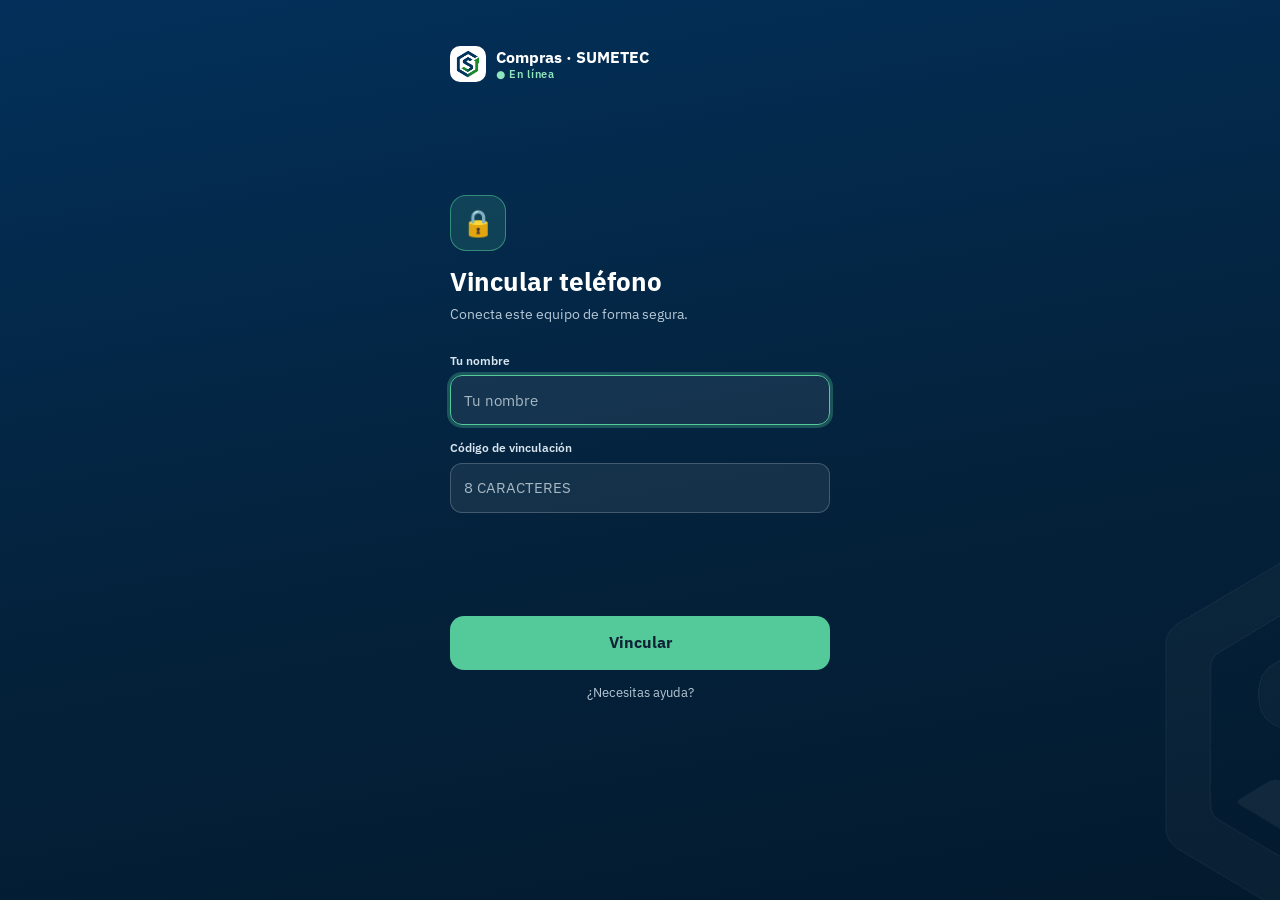
==== commit daad39d6: "D" ====
--- a/COMPRAS/compras.html
+++ b/COMPRAS/compras.html
@@ -1,8 +1,8 @@
 <!doctype html>
-<html lang="es">
+<html data-sync-app="compras" lang="es" data-app="compras">
 <head>
   <meta charset="utf-8">
-  <meta name="viewport" content="width=device-width,initial-scale=1">
+  <meta name="viewport" content="width=device-width,initial-scale=1, viewport-fit=cover">
   <meta name="theme-color" content="#023561">
   <link rel="manifest" href="manifest.json">
   <link rel="icon" href="logos/sumetec-compras.png" type="image/png">
@@ -42,6 +42,11 @@
 html body .menu-mas button .bi,html body .gasto-menu button .bi,html body .mas-menu button .bi,html body .menu-opciones button .bi{font-size:17px;color:var(--sm-navy,#023561);width:22px}
 html body .gasto-menu-peligro,html body .menu-opciones button[id*=bloquear]{color:#bc2f2f!important}
 </style>
+<!-- Estándar visual v3 (2026-10): color de la app, sin scroll lateral, animación. Va al final. -->
+<link rel="stylesheet" href="sumetec-v3.css">
+<!-- Atrás del teléfono cierra lo último que se abrió (2026-10) -->
+<script src="sumetec-atras.js" defer></script>
+<script src="sumetec-foto.js" defer></script>
 </head>
 <body>
   <header class="sm-barra">
@@ -54,14 +59,14 @@
        menú (mismo patrón que Dirección y Gastos). -->
   <div id="masMenu" class="mas-menu" hidden>
     <div class="mas-menu-grupo">
-      <span class="mas-menu-titulo">Este celular</span>
+      <span class="mas-menu-titulo">Este teléfono</span>
       <button type="button" id="enviar-compras"><i class="bi bi-cloud-arrow-up"></i> Enviar compras pendientes</button>
     </div>
     <div class="mas-menu-grupo">
       <span class="mas-menu-titulo">Ajustes</span>
       <button type="button" onclick="_cerrarMasMenu_();alternarTemaSumetec()"><i class="bi bi-moon-stars"></i> Modo claro / oscuro</button>
-      <button type="button" onclick="_cerrarMasMenu_();limpiarCacheLocal()" title="Borrar copias guardadas en este teléfono"><i class="bi bi-eraser"></i> Borrar copias de este teléfono</button>
-      <button type="button" id="badgeVersion" onclick="_cerrarMasMenu_();_mostrarVersionInstalada()" title="Ver actualización de software"><i class="bi bi-info-circle"></i> Actualización de software</button>
+      <button type="button" id="badgeVersion" onclick="_cerrarMasMenu_();_mostrarVersionInstalada()" title="Buscar actualización de software"><i class="bi bi-info-circle"></i> Actualización de software</button>
+      <button type="button" onclick="_cerrarMasMenu_();limpiarCacheLocal()" title="Borrar los datos guardados en este teléfono"><i class="bi bi-eraser"></i> Borrar datos de este teléfono</button>
     </div>
   </div>
 
@@ -79,7 +84,7 @@
       <div id="eq-mio-ayuda" class="text-muted" style="font-size:12px;margin-bottom:6px"></div>
       <label class="form-label" style="display:flex;gap:8px;align-items:center"><input id="eq-nuevo" type="checkbox" onchange="_eqMioCambio_()"> Es un producto nuevo (crearlo)</label>
       <label class="form-label" for="eq-desc" id="eq-desc-wrap" style="display:none">Descripción del producto nuevo<input id="eq-desc" class="form-control"></label>
-      <label class="form-label" for="eq-factor">Factor: piezas mías por cada unidad del proveedor (caja de 100 → 100; pieza → 1)<input id="eq-factor" class="form-control" type="number" min="0.0001" step="0.0001" value="1"></label>
+      <label class="form-label" for="eq-factor">Factor: piezas mías por cada unidad del proveedor (caja de 100 → 100; pieza → 1)<input id="eq-factor" class="form-control" type="number" inputmode="decimal" min="0.0001" step="0.0001" value="1"></label>
       <p id="eq-error" class="text-rojo" role="alert"></p>
       <div class="fila">
         <button type="button" class="btn btn-outline-secondary" onclick="document.getElementById('eq-modal').close()">Cancelar</button>
@@ -115,6 +120,7 @@
       <div class="sumetec-acceso-campos">
         <div class="sumetec-acceso-campo sumetec-acceso-campo--principal"><label for="nombre-vincular">Tu nombre</label><input id="nombre-vincular" type="text" autocomplete="name" placeholder="Tu nombre"></div>
         <div class="sumetec-acceso-campo sumetec-acceso-campo--secundario"><label for="codigo">Código de vinculación</label><input id="codigo" type="text" style="text-transform:uppercase" placeholder="8 caracteres" maxlength="8" autocomplete="off" autocapitalize="characters"></div>
+        <div aria-hidden="true" style="height:45px"></div><!-- mismo alto que la pantalla del Cotizador (2026-11-20) -->
       </div>
       <p id="vincular-estado" class="sumetec-acceso-error" role="status" aria-live="polite"></p>
       <button id="enlazar" class="sumetec-acceso-boton" value="default">Vincular</button>
@@ -141,7 +147,8 @@
   <script src="version.js"></script>
   <script src="seguridad.js"></script>
   <script src="compras.js"></script>
-  <script src="acceso.js"></script>
+  <script src="sync_cliente.js"></script>
+<script src="acceso.js"></script>
   <script src="app.js"></script>
   <div id="sumetecActualizacion" role="status" aria-live="assertive"><div class="sumetec-actualizacion-tarjeta"><span class="sumetec-engranaje" aria-hidden="true">⚙</span><strong id="sumetecActualizacionTitulo">Actualización disponible</strong><p id="sumetecActualizacionMensaje"></p><button id="sumetecActualizarBoton" type="button" hidden>Actualizar</button></div></div>
   <script src="actualizacion.js"></script>
--- a/COMPRAS/acceso.css
+++ b/COMPRAS/acceso.css
@@ -174,22 +174,90 @@
 .sumetec-acceso-espera strong{font-size:22px}
 .sumetec-acceso-espera button{min-height:54px;border-radius:14px}
 
-/* ═══ Teclado numérico del PIN (02 Bloqueo) ═══ */
+/* ═══ Teclado de PIN estándar v3 (2026-10 · propuesta 1b «pantalla completa») ═══
+   Crear (2 pasos), desbloquear y códigos usan la MISMA pantalla: el teclado no cambia de lugar entre modos.
+   Generado por sumetecTecladoPin() en acceso.js. Solo presentación. */
 .sumetec-pin-dialogo input.sumetec-pin-oculto{position:absolute;min-height:0;margin:0;padding:0;border:0;width:1px;height:1px;opacity:0;pointer-events:none}
-.sumetec-pin-teclado{overflow-x:hidden}
-.sumetec-pin-teclado form{box-sizing:border-box;min-width:0;justify-items:center;text-align:center;gap:12px;padding:22px 22px 18px}
-.sumetec-pin-teclado h2,.sumetec-pin-teclado p{text-align:center}
-.sumetec-pin-marca{width:64px;height:64px;border-radius:18px;background:#fff url("logos/sumetec-marca.png") center/42px no-repeat;box-shadow:0 8px 24px #0005}
-.sumetec-pin-teclado .sumetec-pin-fila{box-sizing:border-box;display:flex;flex-direction:column;align-items:center;gap:8px;width:100%;padding:8px;border-radius:12px;cursor:pointer;position:relative}
-.sumetec-pin-fila span{font-size:12px;color:#b6c8d6;font-weight:600}
-.sumetec-pin-fila.activa{background:rgb(255 255 255 / .07);box-shadow:inset 0 0 0 1px color-mix(in srgb,var(--acento) 50%,transparent)}
-.sumetec-pin-puntos{display:flex;gap:14px;min-height:22px;align-items:center}
-.sumetec-pin-puntos i{width:18px;height:18px;border-radius:50%;border:2px solid rgb(255 255 255 / .45);display:grid;place-items:center;font:600 12px "IBM Plex Mono",ui-monospace,monospace;font-style:normal;color:#062238;transition:background .12s}
-.sumetec-pin-puntos i.lleno{background:var(--acento);border-color:var(--acento)}
-.sumetec-pin-teclas{display:grid;grid-template-columns:repeat(3,72px);gap:12px 20px;justify-content:center;margin-top:2px}
-.sumetec-tecla{width:72px;height:72px;border-radius:50%;border:0;background:rgb(255 255 255 / .08);color:#fff;font:500 28px "IBM Plex Sans",system-ui,sans-serif;cursor:pointer;touch-action:manipulation;-webkit-tap-highlight-color:transparent}
-.sumetec-tecla:active{background:color-mix(in srgb,var(--acento) 45%,transparent)}
-.sumetec-tecla-borrar{background:transparent;font-size:24px}
-.sumetec-pin-teclado .sumetec-pin-mostrar{justify-self:center}
-.sumetec-pin-teclado .sumetec-pin-acciones{width:100%;box-sizing:border-box}
-@media (max-height:680px){.sumetec-pin-marca{display:none}.sumetec-tecla{width:62px;height:62px;font-size:24px}.sumetec-pin-teclas{grid-template-columns:repeat(3,62px);gap:8px 18px}}
+dialog.sumetec-pin-teclado{position:fixed;inset:0;box-sizing:border-box;width:100%;height:100%;max-width:none;max-height:none;margin:0;padding:0;border:0;border-radius:0;box-shadow:none;overflow-x:hidden;overflow-y:auto;color:#f6fbff;background:linear-gradient(170deg,#03305a 0%,#04223c 55%,#031a2e 100%);font-family:"IBM Plex Sans",system-ui,sans-serif}
+dialog.sumetec-pin-teclado[open]{display:block}
+dialog.sumetec-pin-teclado::backdrop{background:#031a2e}
+.sumetec-pin-teclado .sumetec-pin-panel,.sumetec-pin-teclado .sumetec-pin-aviso{box-sizing:border-box;display:flex;flex-direction:column;gap:0;width:min(100%,400px);min-height:100%;margin:0 auto;padding:max(14px,env(safe-area-inset-top)) 20px max(16px,env(safe-area-inset-bottom))}
+.sumetec-pin-teclado .sumetec-pin-panel[hidden],.sumetec-pin-teclado .sumetec-pin-aviso[hidden]{display:none}
+.sumetec-pin-cabecera{display:flex;align-items:center;gap:10px;height:48px;flex:none}
+.sumetec-pin-logo{width:36px;height:36px;flex:none;border-radius:10px;background:#fff url("logos/sumetec-marca.png") center/24px no-repeat}
+.sumetec-pin-app{flex:1;min-width:0;display:flex;flex-direction:column;gap:2px;text-align:left}
+.sumetec-pin-app strong{font-size:15px;font-weight:700;line-height:1.15;color:#fff;white-space:nowrap;overflow:hidden;text-overflow:ellipsis}
+.sumetec-pin-app small{font:500 10.5px "IBM Plex Mono",ui-monospace,monospace;letter-spacing:.06em;text-transform:uppercase;color:var(--acento,#76b82a)}
+.sumetec-pin-cerrar{flex:none;width:40px;height:40px;border-radius:12px;border:1px solid rgb(255 255 255 / .2);background:rgb(255 255 255 / .06);color:#fff;font:400 22px/1 "IBM Plex Sans",system-ui,sans-serif;cursor:pointer}
+.sumetec-pin-cuerpo{position:relative;flex:1;min-height:0;display:flex;flex-direction:column;align-items:center;justify-content:center;padding:16px 0;text-align:center}
+.sumetec-pin-pasos{display:flex;gap:6px;height:4px;margin-bottom:18px}
+.sumetec-pin-pasos[hidden]{display:flex;visibility:hidden}
+.sumetec-pin-pasos i{display:block;width:28px;height:4px;border-radius:2px;background:rgb(255 255 255 / .2)}
+.sumetec-pin-pasos i.activa{background:var(--acento,#76b82a)}
+.sumetec-pin-eyebrow{height:16px;font:500 11px/16px "IBM Plex Mono",ui-monospace,monospace;letter-spacing:.08em;text-transform:uppercase;white-space:nowrap;color:var(--acento,#76b82a)}
+.sumetec-pin-teclado h2{margin:8px 0 0;font-size:26px;line-height:1.2;font-weight:700;color:#fff;text-align:center;text-transform:none;letter-spacing:normal}
+.sumetec-pin-teclado .sumetec-pin-texto{margin:8px 0 0;min-height:40px;max-width:300px;font-size:14px;line-height:20px;color:#b6c8d6;text-align:center;text-wrap:pretty}
+.sumetec-pin-teclado .sumetec-pin-puntos{display:flex;flex-wrap:nowrap;gap:16px;height:30px;margin-top:22px;align-items:center;justify-content:center}
+.sumetec-pin-teclado .sumetec-pin-puntos.largo{gap:10px}
+.sumetec-pin-teclado .sumetec-pin-puntos i{display:block;width:15px;height:15px;box-sizing:border-box;border-radius:50%;border:2px solid rgb(255 255 255 / .42);background:transparent;font-style:normal;transition:background .12s,border-color .12s}
+.sumetec-pin-teclado .sumetec-pin-puntos i.lleno{background:var(--acento,#76b82a);border-color:var(--acento,#76b82a)}
+.sumetec-pin-teclado .sumetec-pin-puntos.visible i.lleno{width:auto;min-width:15px;height:auto;border:0;border-radius:0;background:none;font:500 22px/1 "IBM Plex Mono",ui-monospace,monospace;color:#fff}
+.sumetec-pin-teclado .sumetec-pin-error{display:block;min-height:18px;margin-top:10px;font-size:13px;line-height:18px;color:#ffb0a8;text-wrap:pretty}
+.sumetec-pin-teclado .sumetec-pin-teclas{flex:none;display:grid;grid-template-columns:repeat(3,minmax(0,1fr));gap:10px;margin:0}
+.sumetec-pin-teclado .sumetec-tecla{width:auto;height:62px;border-radius:16px;border:0;background:rgb(255 255 255 / .07);color:#fff;font:500 26px "IBM Plex Sans",system-ui,sans-serif;cursor:pointer;touch-action:manipulation;-webkit-tap-highlight-color:transparent;transition:background .1s}
+.sumetec-pin-teclado .sumetec-tecla:active{background:color-mix(in srgb,var(--acento,#76b82a) 40%,transparent)}
+.sumetec-pin-teclado .sumetec-tecla-ver,.sumetec-pin-teclado .sumetec-tecla-borrar{background:transparent}
+.sumetec-pin-teclado .sumetec-tecla-ver{font-size:14px;font-weight:600;color:#b6c8d6}
+.sumetec-pin-teclado .sumetec-tecla-borrar{font-size:24px;font-weight:400}
+.sumetec-pin-teclado .sumetec-pin-guardar{flex:none;width:100%;min-height:54px;margin-top:14px;padding:0 16px;border:0;border-radius:14px;background:var(--acento,#76b82a);color:var(--pin-texto,#102335);font:700 16px "IBM Plex Sans",system-ui,sans-serif;cursor:pointer;opacity:.45;transition:opacity .15s}
+.sumetec-pin-teclado .sumetec-pin-guardar.listo{opacity:1}
+.sumetec-pin-teclado .sumetec-pin-enlace{flex:none;align-self:center;height:40px;margin-top:4px;padding:0 8px;background:none;border:0;color:#b6c8d6;font:500 13.5px "IBM Plex Sans",system-ui,sans-serif;text-decoration:underline;white-space:nowrap;cursor:pointer}
+.sumetec-pin-teclado .sumetec-pin-enlace.nota{color:#8ea5b6;font-size:12.5px;text-decoration:none;cursor:default}
+.sumetec-pin-teclado button:focus-visible{outline:2px solid #fff;outline-offset:2px}
+.sumetec-pin-libre .sumetec-pin-puntos,.sumetec-pin-libre .sumetec-pin-teclas{display:none}
+.sumetec-pin-teclado input.sumetec-pin-campo{position:static;display:block;box-sizing:border-box;width:100%;max-width:320px;min-height:52px;margin:22px 0 0;padding:10px 12px;opacity:1;pointer-events:auto;border:1px solid rgb(255 255 255 / .2);border-radius:12px;background:rgb(255 255 255 / .07);color:#fff;font:500 20px "IBM Plex Mono",ui-monospace,monospace;letter-spacing:.2em;text-align:center}
+.sumetec-pin-teclado input.sumetec-pin-campo:focus{border-color:var(--acento,#76b82a);outline:none}
+.sumetec-pin-teclado .sumetec-pin-aviso{align-items:center;justify-content:center;gap:12px;text-align:center}
+.sumetec-pin-aviso-icono{display:grid;place-items:center;width:84px;height:84px;border-radius:50%;background:rgb(255 255 255 / .12);font:700 38px "IBM Plex Sans",system-ui,sans-serif}
+.sumetec-pin-teclado .sumetec-pin-aviso p{margin:0;max-width:290px;font-size:14px;line-height:1.5;color:#b6c8d6}
+.sumetec-pin-teclado .sumetec-pin-aviso .sumetec-pin-guardar{margin-top:28px}
+.sumetec-pin-teclado .sumetec-pin-aviso .sumetec-pin-volver{width:100%;min-height:54px;border-radius:14px;border:1px solid rgb(255 255 255 / .25);background:transparent;color:#f6fbff;font:700 16px "IBM Plex Sans",system-ui,sans-serif;cursor:pointer}
+@media (max-height:680px){.sumetec-pin-teclado .sumetec-tecla{height:52px;font-size:22px}.sumetec-pin-teclado .sumetec-pin-teclas{gap:8px}.sumetec-pin-teclado h2{margin-top:4px;font-size:22px}.sumetec-pin-teclado .sumetec-pin-texto{margin-top:4px}.sumetec-pin-pasos{margin-bottom:10px}.sumetec-pin-teclado .sumetec-pin-puntos{margin-top:12px}.sumetec-pin-teclado .sumetec-pin-guardar{min-height:48px;margin-top:10px}.sumetec-pin-cuerpo{padding:8px 0}}
+
+/* ═══ Huella o Face ID y permiso del dueño (2026-10-20, acceso.js) ═══ */
+.sumetec-pin-teclado .sumetec-pin-huella{flex:none;display:flex;align-items:center;justify-content:center;gap:8px;width:100%;min-height:50px;margin:0 0 12px;border:1px solid color-mix(in srgb,var(--acento,#76b82a) 60%,transparent);border-radius:14px;background:color-mix(in srgb,var(--acento,#76b82a) 16%,transparent);color:#fff;font:600 15.5px "IBM Plex Sans",system-ui,sans-serif;cursor:pointer;touch-action:manipulation}
+.sumetec-pin-teclado .sumetec-pin-huella span{font-size:20px;line-height:1}
+.sumetec-pin-teclado .sumetec-pin-huella:disabled{opacity:.55}
+dialog.sumetec-permiso{box-sizing:border-box;width:min(92vw,400px);padding:24px 20px 18px;border:0;border-radius:20px;background:#102335;color:#f6fbff;font:400 15px/1.5 "IBM Plex Sans",system-ui,sans-serif;text-align:center;box-shadow:0 20px 60px rgb(0 0 0 / .45)}
+dialog.sumetec-permiso::backdrop{background:rgb(4 14 24 / .72)}
+.sumetec-permiso-icono{display:grid;place-items:center;width:64px;height:64px;margin:0 auto 10px;border-radius:50%;background:rgb(255 255 255 / .1);font-size:30px}
+dialog.sumetec-permiso h2{margin:0 0 8px;font-size:20px;line-height:1.25;color:#fff}
+.sumetec-permiso-texto{margin:0;color:#c9d7e2;font-size:14.5px}
+.sumetec-permiso-estado{min-height:1.5em;margin:12px 0 0;font-weight:600;color:#ffd58a}
+.sumetec-permiso-estado:empty{display:none}
+.sumetec-permiso-estado[data-estado="RECHAZADA"]{color:#ff9d8f}
+.sumetec-permiso-botones{display:grid;gap:10px;margin-top:18px}
+.sumetec-permiso-botones button{min-height:50px;border-radius:14px;font:700 15.5px "IBM Plex Sans",system-ui,sans-serif;cursor:pointer}
+.sumetec-permiso-botones .principal{border:0;background:#76b82a;color:#102335}
+.sumetec-permiso-botones .secundario{border:1px solid rgb(255 255 255 / .28);background:transparent;color:#f6fbff}
+.sumetec-permiso-botones button[hidden]{display:none}
+.sumetec-permiso-botones button:disabled{opacity:.55}
+
+/* ═══ Pantalla de AUTORIZACIÓN (código de Dirección) — 2026-11-17 ═══
+   Debe distinguirse del bloqueo/PIN de la app: fondo cálido, escudo, franja ámbar y aviso «No es tu PIN». */
+dialog.sumetec-pin-autoriza{background:linear-gradient(170deg,#3a2a08 0%,#2a1c05 55%,#1c1203 100%)}
+dialog.sumetec-pin-autoriza::backdrop{background:#1c1203}
+.sumetec-pin-autoriza .sumetec-pin-panel{border-top:6px solid #f5a623}
+.sumetec-pin-autoriza .sumetec-pin-logo{background:#f5a623;display:grid;place-items:center}
+.sumetec-pin-autoriza .sumetec-pin-logo::before{content:"\1F6E1";font-size:20px;line-height:1}
+.sumetec-pin-autoriza .sumetec-pin-cuerpo::before{content:"NO ES TU PIN · LO PIDE DIRECCIÓN";display:block;margin-bottom:14px;padding:6px 12px;border:1px solid #f5a623;border-radius:999px;background:rgb(245 166 35 / .14);color:#ffd58a;font:600 10.5px/1.2 "IBM Plex Mono",ui-monospace,monospace;letter-spacing:.06em}
+.sumetec-pin-autoriza .sumetec-tecla{background:rgb(245 166 35 / .10)}
+.sumetec-pin-autoriza .sumetec-pin-puntos i{border-radius:4px}
+.sumetec-pin-autoriza .sumetec-pin-texto{color:#e8d4ac}
+
+/* ═══ Popups SIEMPRE al centro + código de Dirección como popup (2026-11-17, estándar de las apps) ═══
+   Un reset global (* {margin:0}) o una regla de la app dejaba algunos <dialog> modales pegados a una esquina: este bloque los centra todos. */
+dialog[open]:not(.sumetec-acceso):not(.sumetec-pin-teclado){position:fixed;inset:0;margin:auto;max-width:calc(100vw - 24px);max-height:calc(100dvh - 24px)}
+dialog.sumetec-codigo-popup .sumetec-codigo-campo{display:block;box-sizing:border-box;width:100%;min-height:54px;margin:16px 0 0;padding:8px 12px;border:1px solid rgb(255 255 255 / .28);border-radius:14px;background:rgb(255 255 255 / .08);color:#fff;font:700 26px/1 "IBM Plex Mono",ui-monospace,monospace;letter-spacing:.35em;text-align:center}
+dialog.sumetec-codigo-popup .sumetec-codigo-campo:focus{outline:2px solid #f5a623;outline-offset:1px}
+dialog.sumetec-codigo-popup .sumetec-permiso-icono{background:rgb(245 166 35 / .18)}
--- a/COMPRAS/sumetec-v3.css
+++ b/COMPRAS/sumetec-v3.css
@@ -0,0 +1,163 @@
+/* sumetec-v3.css · Estándar visual v3 (2026-10). MISMO archivo en las 6 apps.
+   Va al FINAL del <head>, después de sm-final. Solo presentación: no cambia IDs, funciones ni cálculos.
+   <html data-app="…"> elige el color de cada app.
+   Cotizador recibe solo lo de las secciones 1-3 (color, barra, sin scroll lateral);
+   lo demás va bajo html:not([data-app=cotizador]). */
+
+@font-face{font-family:'IBM Plex Sans';font-style:normal;font-weight:400 700;font-display:swap;src:url(fonts/ibm-plex-sans-variable.woff2) format('woff2')}
+@font-face{font-family:'IBM Plex Mono';font-style:normal;font-weight:400;font-display:swap;src:url(fonts/ibm-plex-mono-400.woff2) format('woff2')}
+@font-face{font-family:'IBM Plex Mono';font-style:normal;font-weight:500;font-display:swap;src:url(fonts/ibm-plex-mono-500.woff2) format('woff2')}
+@font-face{font-family:'IBM Plex Mono';font-style:normal;font-weight:600;font-display:swap;src:url(fonts/ibm-plex-mono-600.woff2) format('woff2')}
+
+/* ── 1. Color de cada app (uno distinto por app) ── */
+:root{--app:#76b82a;--app-tinta:#102335;--sm3-curva:cubic-bezier(.16,1,.3,1)}
+html[data-app=cotizador]{--app:#2aaeeb}
+html[data-app=facturacion]{--app:#d99c2b}
+html[data-app=gastos]{--app:#f06452}
+html[data-app=direccion]{--app:#8750df;--app-tinta:#fff}
+html[data-app=compras]{--app:#54c99a}
+html[data-app=logistica]{--app:#e5609f}
+:root{
+  --app-suave:color-mix(in srgb,var(--app) 16%,transparent);
+  --app-borde:color-mix(in srgb,var(--app) 60%,transparent);
+  --app-claro:color-mix(in srgb,var(--app) 72%,#fff);
+  --app-texto:color-mix(in srgb,var(--app) 62%,#0b1c2b);
+}
+:root[data-tema=oscuro]{--app-texto:color-mix(in srgb,var(--app) 80%,#fff)}
+
+/* ── 2. Sin scroll lateral: la pantalla nunca es más ancha que el teléfono ── */
+html{-webkit-text-size-adjust:100%;text-size-adjust:100%}
+html,body{overflow-x:clip}
+@supports not (overflow:clip){html{overflow-x:hidden}}
+body{overflow-wrap:break-word}
+img,svg,video,canvas,iframe{max-width:100%}
+input,select,textarea{min-width:0;max-width:100%}
+pre,code,.mono,.rem-folio{overflow-wrap:anywhere}
+#app,main,.hoja,.contenedor,.wrap,.page,.col,.card-body,.panel,form,fieldset,section,article{min-width:0}
+
+/* ── 3. Barra superior: color de la app, retícula y línea de luz que recorre la orilla ── */
+html[data-app] body > header,html[data-app] body header.sm-barra,html[data-app] body .tb{
+  background:
+    linear-gradient(90deg,transparent,var(--app) 50%,transparent) 0 100%/40% 2px no-repeat,
+    radial-gradient(120% 170% at 100% 0,color-mix(in srgb,var(--app) 24%,transparent),transparent 58%),
+    repeating-linear-gradient(90deg,rgb(255 255 255/.035) 0 1px,transparent 1px 28px),
+    linear-gradient(170deg,#03305a,#04223c)!important;
+  box-shadow:inset 0 -1px 0 color-mix(in srgb,var(--app) 38%,transparent),0 6px 18px rgb(2 25 45/.22);
+  animation:sm3-barrido 7s linear infinite;
+}
+@keyframes sm3-barrido{from{background-position:-160% 100%,0 0,0 0,0 0}to{background-position:260% 100%,0 0,0 0,0 0}}
+html[data-app] body .sm-kicker,html[data-app] body header h1 .kicker,html[data-app] body .barra-kicker,html[data-app] body .sm-barra .marca small{color:var(--app-claro)!important;text-shadow:0 0 14px color-mix(in srgb,var(--app) 50%,transparent)}
+
+/* ═══ De aquí en adelante: solo las 5 apps (Cotizador queda como está) ═══ */
+
+/* ── 4. Fondo técnico: retícula de puntos y resplandor del color de la app ── */
+html:not([data-app=cotizador]) body{
+  background-image:radial-gradient(900px circle at 100% -10%,color-mix(in srgb,var(--app) 11%,transparent),transparent 55%),radial-gradient(circle at 1px 1px,rgb(13 59 102/.075) 1px,transparent 1.6px);
+  background-size:auto,22px 22px;background-attachment:fixed;
+}
+html[data-tema=oscuro]:not([data-app=cotizador]) body{background-image:radial-gradient(900px circle at 100% -10%,color-mix(in srgb,var(--app) 13%,transparent),transparent 55%),radial-gradient(circle at 1px 1px,rgb(255 255 255/.05) 1px,transparent 1.6px)}
+html:not([data-app=cotizador]){-webkit-tap-highlight-color:transparent;scrollbar-width:thin;scrollbar-color:color-mix(in srgb,var(--app) 45%,transparent) transparent}
+html:not([data-app=cotizador]) ::selection{background:color-mix(in srgb,var(--app) 30%,transparent)}
+
+/* ── 5. Estado en línea: el punto late ── */
+html:not([data-app=cotizador]) :is(.sm-status-dot,.status-dot,.sm-chip-punto){animation:sm3-latido 2.4s ease-out infinite}
+@keyframes sm3-latido{0%{box-shadow:0 0 0 0 rgb(255 255 255/.55)}70%,100%{box-shadow:0 0 0 7px rgb(255 255 255/0)}}
+
+/* ── 6. Cambio de pantalla: aparece en cascada (solo opacidad en contenedores, para no mover barras fijas) ── */
+@keyframes sm3-aparecer{from{opacity:0}}
+@keyframes sm3-subir{from{opacity:0;transform:translateY(8px)}}
+html:not([data-app=cotizador]) :is(#app,.wrap) > *{animation:sm3-aparecer .36s ease-out backwards}
+html:not([data-app=cotizador]) :is(#app,.wrap) > :nth-child(2){animation-delay:.05s}
+html:not([data-app=cotizador]) :is(#app,.wrap) > :nth-child(3){animation-delay:.1s}
+html:not([data-app=cotizador]) :is(#app,.wrap) > :nth-child(n+4){animation-delay:.15s}
+html:not([data-app=cotizador]) :is(.historial-item,.gasto-reciente-fila,.pendiente-item,.negocio,.evento,.cola-fila,.rem,.metrica,.prioridades li,.compra-lista li){animation:sm3-subir .42s var(--sm3-curva) backwards}
+html:not([data-app=cotizador]) :is(.historial-item,.gasto-reciente-fila,.pendiente-item,.negocio,.evento,.cola-fila,.rem,.metrica,.prioridades li,.compra-lista li):nth-child(2){animation-delay:.04s}
+html:not([data-app=cotizador]) :is(.historial-item,.gasto-reciente-fila,.pendiente-item,.negocio,.evento,.cola-fila,.rem,.metrica,.prioridades li,.compra-lista li):nth-child(3){animation-delay:.08s}
+html:not([data-app=cotizador]) :is(.historial-item,.gasto-reciente-fila,.pendiente-item,.negocio,.evento,.cola-fila,.rem,.metrica,.prioridades li,.compra-lista li):nth-child(4){animation-delay:.12s}
+html:not([data-app=cotizador]) :is(.historial-item,.gasto-reciente-fila,.pendiente-item,.negocio,.evento,.cola-fila,.rem,.metrica,.prioridades li,.compra-lista li):nth-child(n+5){animation-delay:.16s}
+
+/* ── 7. Tarjetas: se iluminan con el color de la app mientras se captura dentro ── */
+html:not([data-app=cotizador]) :is(.card,.panel,.negocio,.col){transition:border-color .2s ease,box-shadow .25s ease,transform .25s var(--sm3-curva)}
+html:not([data-app=cotizador]) :is(.card,.panel):focus-within{border-color:var(--app-borde);box-shadow:var(--sm-shadow-sereno,0 8px 24px rgb(9 32 53/.08)),0 0 0 3px var(--app-suave)}
+html:not([data-app=cotizador]) .card-header::before{content:"";display:inline-block;width:7px;height:7px;margin-right:9px;border-radius:2px;background:var(--app);box-shadow:0 0 10px var(--app);vertical-align:1px}
+@media (hover:hover){html:not([data-app=cotizador]) :is(.negocio,.historial-item,.rem):hover{transform:translateY(-1px);border-color:var(--app-borde)}}
+
+/* ── 8. Campos: anillo del color de la app al escribir ── */
+html:not([data-app=cotizador]) :is(.form-control,.form-select,.field input,.field select,.field textarea):focus,
+html[data-app=logistica] :is(.contenedor,dialog:not(.sumetec-acceso):not(.sumetec-pin-dialogo)) :is(input,select,textarea):focus{outline:none;border-color:var(--app)!important;box-shadow:0 0 0 3px var(--app-suave)}
+html:not([data-app=cotizador]) :is(.form-control,.form-select,.field input,.field select){transition:border-color .15s ease,box-shadow .2s ease}
+
+/* ── 9. Botones principales: brillo que cruza al tocar; todos se hunden un poco al presionar ── */
+html:not([data-app=cotizador]) :is(.btn-success,.btn-primary,button.fact,.compras-foto-btn),
+html[data-app=logistica] :is(.acciones button[type=submit],#sincronizar){background-image:linear-gradient(115deg,transparent 42%,rgb(255 255 255/.28) 50%,transparent 58%);background-size:300% 100%;background-repeat:no-repeat;background-position:100% 0;transition:background-position .8s var(--sm3-curva),transform .12s ease,box-shadow .2s ease,opacity .15s}
+html:not([data-app=cotizador]) :is(.btn-success,.btn-primary,button.fact,.compras-foto-btn):is(:hover,:focus-visible),
+html[data-app=logistica] :is(.acciones button[type=submit],#sincronizar):is(:hover,:focus-visible){background-position:0 0}
+html:not([data-app=cotizador]) :is(.btn,button.fact,.periodo-btn,.lista-filtro button,.compras-chip,.compras-seg,.compras-tab,.gasto-iva-chip,.caja-chip,.modos button,.secciones button,.billete-boton):active{transform:scale(.97)}
+
+/* ── 10. Selección activa (pestañas, chips, segmentos): contorno y luz del color de la app ── */
+html:not([data-app=cotizador]) :is(.compras-tab,.compras-seg,.compras-chip,.gasto-modo,.gasto-iva-chip,.lista-filtro button,.modos button,.caja-chip,.secciones button,.periodo-chip){transition:background-color .2s ease,box-shadow .25s ease,color .2s ease,border-color .2s ease,transform .12s ease}
+html:not([data-app=cotizador]) :is(.compras-tab.activa,.compras-seg[aria-pressed=true],.gasto-modo:has(input:checked),.lista-filtro button[aria-pressed=true],.modos button[aria-pressed=true]){box-shadow:inset 0 0 0 1.5px var(--app),0 4px 14px var(--app-suave)!important}
+html:not([data-app=cotizador]) :is(.compras-chip,.gasto-iva-chip,.caja-chip)[aria-pressed=true]{border-color:var(--app)!important;background:color-mix(in srgb,var(--app) 13%,var(--sm-surface,#fff))!important;box-shadow:inset 0 0 0 1px var(--app),0 4px 14px var(--app-suave)!important}
+html[data-app=logistica] .secciones button[aria-current=page]{box-shadow:inset 0 -2px 0 var(--app),0 4px 14px var(--app-suave)}
+
+/* ── 11. Navegación inferior (Dirección) ── */
+html[data-app=direccion] .sm-nav{background:color-mix(in srgb,var(--sm-surface) 86%,transparent);-webkit-backdrop-filter:blur(14px) saturate(140%);backdrop-filter:blur(14px) saturate(140%)}
+html[data-app=direccion] .btn-nav .bi{transition:transform .35s var(--sm3-curva),color .2s ease}
+html[data-app=direccion] .btn-nav::before{transition:background .2s ease,box-shadow .3s ease,width .35s var(--sm3-curva),margin .35s var(--sm3-curva)}
+html[data-app=direccion] .btn-nav.activo::before{width:36px;margin-left:-18px;background:var(--app);box-shadow:0 0 12px var(--app)}
+html[data-app=direccion] .btn-nav.activo .bi{color:var(--app-texto);transform:translateY(-2px)}
+html[data-app=direccion] .dir-heroe::after{width:72px;background:linear-gradient(90deg,var(--app),transparent);animation:sm3-crecer .9s var(--sm3-curva) backwards}
+@keyframes sm3-crecer{from{width:0}}
+
+/* ── 12. Cifras grandes en letra técnica (monoespaciada, tabular) ── */
+html:not([data-app=cotizador]) :is(.gasto-hoy-total,.gasto-resumen-total,.dir-heroe strong,.compras-barra-total strong,.barra-facturar-total strong,.dash-cifras b,.metrica .num,.mov-monto,.caja-monto,.rem-total,.importe,.compra-total){font-family:"IBM Plex Mono",ui-monospace,monospace;letter-spacing:-.02em}
+
+/* ── 13. Menús, diálogos y carga: entran con movimiento ── */
+@keyframes sm3-menu{from{opacity:0;transform:translateY(-6px) scale(.96)}}
+@keyframes sm3-dialogo{from{opacity:0;transform:translateY(14px) scale(.97)}}
+html:not([data-app=cotizador]) :is(.mas-menu,.gasto-menu,.menu-fact,.menu-opciones):not([hidden]){animation:sm3-menu .22s var(--sm3-curva);transform-origin:top right}
+html:not([data-app=cotizador]) dialog[open]:not(.sumetec-acceso):not(.sumetec-pin-teclado){animation:sm3-dialogo .28s var(--sm3-curva)}
+html:not([data-app=cotizador]) dialog[open]::backdrop{animation:sm3-aparecer .28s ease-out}
+html:not([data-app=cotizador]) [aria-busy=true] > p:only-child{background:linear-gradient(90deg,var(--sm-muted,#616f7f) 30%,var(--app) 50%,var(--sm-muted,#616f7f) 70%) 0 0/250% 100%;-webkit-background-clip:text;background-clip:text;color:transparent;animation:sm3-brillo 1.4s linear infinite}
+@keyframes sm3-brillo{to{background-position:-250% 0}}
+
+/* ── 14. Logística: sus acentos pasan al color propio ── */
+html[data-app=logistica] .vacio{border-top-color:var(--app)}
+html[data-app=logistica] .paso{border-left-color:var(--app)}
+html[data-app=logistica] :is(.eyebrow,.etiqueta){color:var(--app-texto)}
+
+/* ── 16. Formularios (2026-10, revisión de formularios): toque cómodo y archivos ocultos que no ensanchan ── */
+html:not([data-app=cotizador]) body :is(#btnMasMenu,#btnMenuGastos,#mas-opciones,.sm-menu-boton,header .menu-btn,.sm-barra .btn-barra){min-width:44px!important;min-height:44px!important}
+html:not([data-app=cotizador]) body :is(#estado,#pendientes,#badgePendientes,.sm-status-chip,.status-chip,.tb-status){position:relative}
+html:not([data-app=cotizador]) body :is(#estado,#pendientes,#badgePendientes,.sm-status-chip,.status-chip,.tb-status)::after{content:"";position:absolute;left:-2px;right:-2px;top:50%;height:44px;transform:translateY(-50%)}
+html:not([data-app=cotizador]) :is(details > summary,#btn-mas-campos-caja,.campos-toggle){min-height:44px}
+html:not([data-app=cotizador]) input.sm-archivo-oculto{width:1px!important;height:1px!important;min-height:0!important;margin:0!important;padding:0!important;border:0!important;overflow:hidden;clip-path:inset(50%)}
+html:not([data-app=cotizador]) :is(input,select,textarea)[aria-invalid=true]{border-color:#e0605a!important;box-shadow:0 0 0 3px rgb(224 96 90/.18)}
+
+/* ── 17. Barras de abajo (2026-10): un poco más altas para no tocar la barra de gestos del iPhone ── */
+:root{--sm-pie:max(14px,calc(env(safe-area-inset-bottom,0px) - 6px))}
+html[data-app=direccion] .sm-nav{padding-bottom:var(--sm-pie)!important}
+html[data-app=direccion] body{padding-bottom:calc(102px + var(--sm-pie))}
+html[data-app=direccion] #toast{bottom:calc(84px + var(--sm-pie))}
+html[data-app=compras] .compras-barra-guardar{padding-bottom:var(--sm-pie)}
+html[data-app=compras] body{padding-bottom:calc(100px + var(--sm-pie))}
+html[data-app=gastos] .gasto-barra-guardar{padding-bottom:var(--sm-pie)}
+html[data-app=facturacion] .barra-facturar{padding-bottom:var(--sm-pie)!important}
+
+/* ── 15. Sin movimiento si el teléfono lo pide ── */
+@media (prefers-reduced-motion:reduce){
+  html[data-app] body > header,html[data-app] body header.sm-barra,html[data-app] body .tb{animation:none}
+  html[data-app] *,html[data-app] *::before,html[data-app] *::after,html[data-app] dialog::backdrop{animation-duration:.01ms!important;animation-iteration-count:1!important;animation-delay:0s!important;transition-duration:.01ms!important}
+}
+
+/* ── 16. Celular: sin zoom accidental (2026-10-14, pedido de Miguel) ──
+   1) El doble toque ya no amplía la pantalla (touch-action:manipulation); el pellizco para ampliar SÍ se conserva.
+   2) iPhone amplía solo al tocar un campo con letra menor a 16 px y deja la pantalla agrandada hasta pellizcar.
+      Por eso los campos miden 16 px en celular; en pantalla grande se queda el tamaño de cada app.
+   3) Si el teléfono gira, no re-escala el texto. */
+html[data-app]{touch-action:manipulation;-webkit-text-size-adjust:100%;text-size-adjust:100%}
+html[data-app] body,html[data-app] button,html[data-app] a,html[data-app] label,html[data-app] summary{touch-action:manipulation}
+@media (max-width:820px){
+  html[data-app] input:not([type=checkbox]):not([type=radio]):not([type=range]):not([type=file]):not([type=color]):not([type=hidden]),
+  html[data-app] select,html[data-app] textarea{font-size:16px!important}
+}
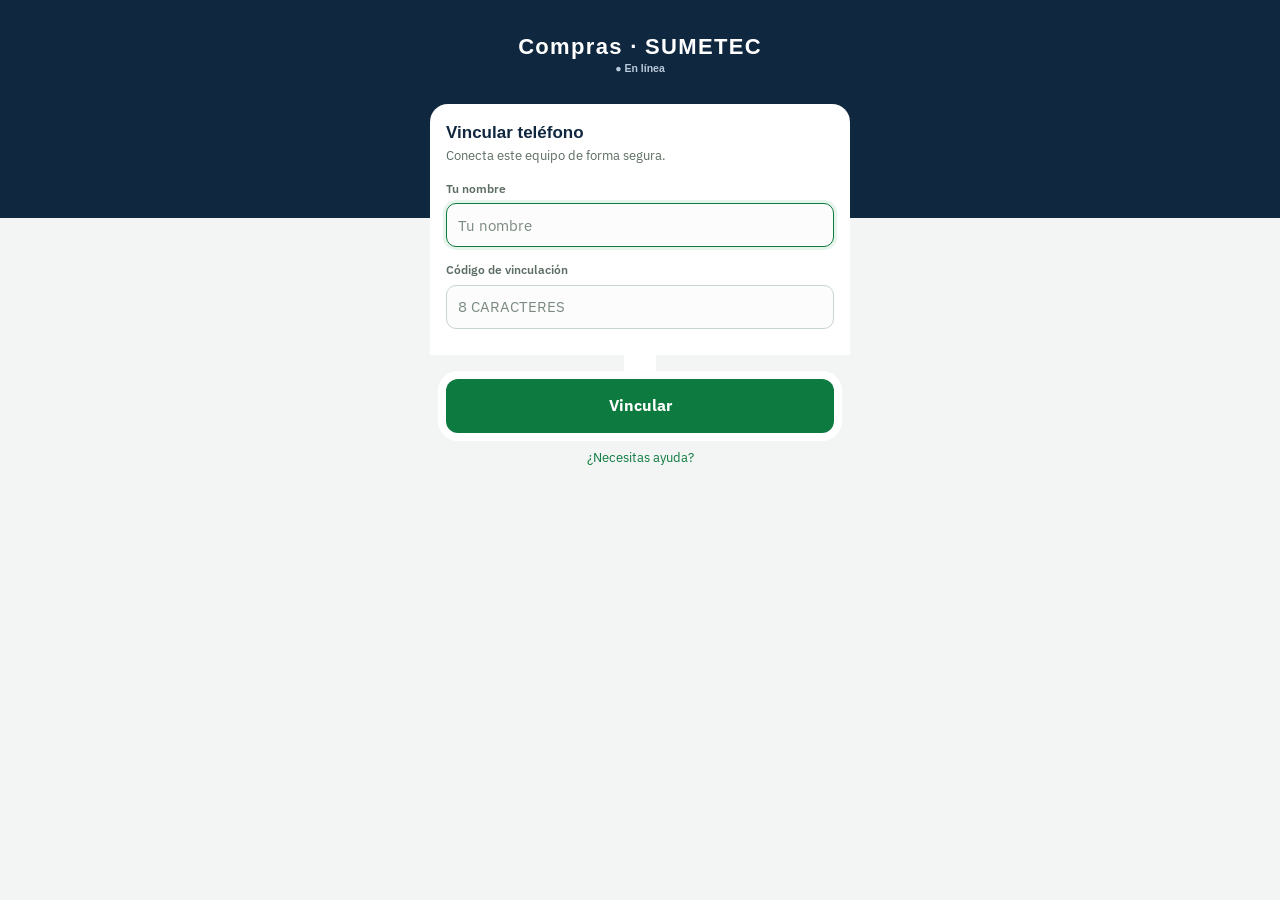
==== commit 47a5fcd8: "d" ====
--- a/COMPRAS/compras.html
+++ b/COMPRAS/compras.html
@@ -1,5 +1,5 @@
 <!doctype html>
-<html data-sync-app="compras" lang="es" data-app="compras">
+<html data-sync-app="compras" lang="es" data-app="compras" data-ui="mejorada">
 <head>
   <meta charset="utf-8">
   <meta name="viewport" content="width=device-width,initial-scale=1, viewport-fit=cover">
@@ -11,48 +11,31 @@
        mismo tema del ERP, generado por 16.- IDENTIDAD-NEGOCIO/generar_tema.py.
        No editar sumetec-tema.css ni tema-inicial.js a mano. -->
   <script src="tema-inicial.js"></script>
+  <!-- Diseño mejorado (2026-11-26): se ve en claro aunque el teléfono esté en oscuro; el botón del menú sigue mandando. -->
+  <script>try{if(!localStorage.getItem('sumetec_tema'))document.documentElement.removeAttribute('data-tema')}catch(_){}</script>
   <link rel="stylesheet" href="sumetec-tema.css">
   <link rel="stylesheet" href="actualizacion.css">
   <link rel="stylesheet" href="estilos.css?v=20260924a">
   <link rel="stylesheet" href="acceso.css">
   <title>SUMETEC Compras</title>
-<style id="sm-final">
-/* Pantallas encima (Cobros, Más, modales): el scroll se queda dentro y no mueve la pantalla de atrás */
-.ov,.ov .modal,.modal,dialog,.menu-mas,.sp,.pp-global{overscroll-behavior:contain}
-html.sm-bloqueo,html.sm-bloqueo body{overflow:hidden!important}
-/* Cantidades y montos: se escriben, sin flechitas */
-input[type=number]{-moz-appearance:textfield;appearance:textfield}
-input[type=number]::-webkit-inner-spin-button,input[type=number]::-webkit-outer-spin-button{-webkit-appearance:none;margin:0}
-/* Campo llenado por la IA (OCR): lima de marca, se quita al editarlo */
-.ia-tocado{background:color-mix(in srgb,#76b82a 15%,var(--sm-surface,#fff))!important;border-color:#76b82a!important}
-.gasto-iva-chips.ia-tocado{background:color-mix(in srgb,#76b82a 15%,transparent)!important}
-
-/* ═══ Estándar visual v2 · barra superior (Inicio) y menú de ajustes, iguales en las 6 apps ═══ */
-html body .tb,html body > header,html body header.sm-barra{background:linear-gradient(170deg,#03305a,#04223c)!important;color:#fff;min-height:56px;box-shadow:0 6px 18px rgb(2 25 45 / .22)}
-html body .sm-kicker,html body header h1 .kicker,html body .barra-kicker,html body .sm-barra .marca small{font-size:10.5px!important;font-weight:600!important;letter-spacing:.14em!important;text-transform:uppercase;color:#9fd25a!important;opacity:1!important}
-html body header h1,html body .sm-barra-titulo,html body .sm-barra .marca strong{font-size:16px!important;font-weight:700!important;color:#fff!important}
-html body .sm-header-chip.sm-status-chip,html body header .status-chip,html body .sm-barra .sm-chip,html body .tb-status{min-height:30px;padding:0 11px!important;border-radius:999px!important;background:rgb(255 255 255 / .1)!important;border:1px solid rgb(255 255 255 / .16)!important;color:#fff!important;font-size:11.5px!important;font-weight:600!important;white-space:nowrap}
-html body .sm-menu-boton,html body header .menu-btn,html body .sm-barra .btn-barra{min-width:40px!important;min-height:40px!important;border-radius:12px!important;border:1px solid rgb(255 255 255 / .18)!important;background:rgb(255 255 255 / .06)!important;color:#fff!important}
-html body .menu-mas,html body .menu-fact,html body .gasto-menu,html body .mas-menu,html body .menu-opciones{border-radius:16px!important;padding:6px!important;background:var(--sm-surface,#fff)!important;color:var(--sm-ink,#17242b);border:1px solid var(--sm-line,#dbe3ec)!important;box-shadow:0 18px 40px rgb(9 32 53 / .22)!important;overscroll-behavior:contain;max-height:calc(100dvh - 90px);overflow-y:auto}
-html body .menu-mas{background:#eef2f6!important;gap:6px!important}
-html body .menu-mas-grp,html body .mas-menu-grupo{border-radius:12px;overflow:hidden;background:var(--sm-surface,#fff)}
-html body .menu-mas-h,html body .menu-fact-titulo,html body .gasto-menu-titulo,html body .mas-menu-titulo,html body .menu-opciones > small{display:block;padding:10px 12px 4px!important;font-size:11px!important;font-weight:700!important;letter-spacing:.08em!important;text-transform:uppercase;color:var(--sm-muted,#616f7f)!important;background:none!important}
-html body .menu-mas button,html body .menu-fact button,html body .gasto-menu button,html body .mas-menu button,html body .menu-opciones button{display:flex!important;align-items:center;gap:10px;width:100%;min-height:48px!important;padding:0 12px!important;border:0!important;border-radius:10px!important;background:transparent!important;color:inherit!important;font:inherit;font-size:14px!important;font-weight:500!important;text-align:left;cursor:pointer}
-html body .menu-mas button:hover,html body .menu-fact button:hover,html body .gasto-menu button:hover,html body .mas-menu button:hover,html body .menu-opciones button:hover{background:var(--sm-surface-2,#eef2f6)!important}
-html body .menu-mas button .bi,html body .gasto-menu button .bi,html body .mas-menu button .bi,html body .menu-opciones button .bi{font-size:17px;color:var(--sm-navy,#023561);width:22px}
-html body .gasto-menu-peligro,html body .menu-opciones button[id*=bloquear]{color:#bc2f2f!important}
-</style>
-<!-- Estándar visual v3 (2026-10): color de la app, sin scroll lateral, animación. Va al final. -->
-<link rel="stylesheet" href="sumetec-v3.css">
+<link rel="stylesheet" href="sumetec-mejorada.css">
 <!-- Atrás del teléfono cierra lo último que se abrió (2026-10) -->
 <script src="sumetec-atras.js" defer></script>
 <script src="sumetec-foto.js" defer></script>
 </head>
 <body>
-  <header class="sm-barra">
-    <span class="barra-titulos"><span class="barra-kicker">SUMETEC</span><span class="sm-barra-titulo">Compras</span></span>
-    <button type="button" id="estado" class="sm-chip sm-chip-boton" style="margin-left:auto" aria-label="Estado de envío (toca para enviar pendientes)">Sin conexión</button>
-    <button type="button" class="btn-barra" id="btnMasMenu" aria-haspopup="true" aria-expanded="false" aria-controls="masMenu" aria-label="Más opciones"><span class="btn-barra-puntos" aria-hidden="true">⋮</span></button>
+  <header class="sm-barra smx-top">
+    <div class="smx-top-fila">
+      <span class="barra-titulos smx-marca"><span class="barra-kicker smx-logo">SUME<b>TEC</b></span><span class="sm-barra-titulo smx-app">Compras</span></span>
+      <div class="smx-acciones">
+        <button type="button" id="smxAvisos" class="smx-avisos" aria-label="Avisos pendientes"><b>0</b> avisos</button>
+        <button type="button" id="estado" class="sm-chip sm-chip-boton smx-enlinea" aria-label="Estado de envío (toca para enviar pendientes)">Sin conexión</button>
+      </div>
+    </div>
+    <div class="cv-avance" aria-hidden="true">
+      <div class="cv-pista"><i id="cv-barra"></i></div>
+      <div class="cv-pasos"><span>Proveedor</span><span>Líneas</span><span>Pagos</span><span>Total</span></div>
+    </div>
   </header>
 
   <!-- Rediseño 2026-09-24: enviar, tema y versión salen de la pantalla a este
@@ -60,19 +43,33 @@
   <div id="masMenu" class="mas-menu" hidden>
     <div class="mas-menu-grupo">
       <span class="mas-menu-titulo">Este teléfono</span>
-      <button type="button" id="enviar-compras"><i class="bi bi-cloud-arrow-up"></i> Enviar compras pendientes</button>
+      <button type="button" id="enviar-compras"><i class="bi bi-cloud-arrow-up" aria-hidden="true"></i><span>Enviar compras pendientes<small aria-hidden="true">Manda la cola al ERP</small></span></button>
+      <button type="button" id="mEstado"><i class="bi bi-arrow-repeat" aria-hidden="true"></i><span>Estado de envío<small aria-hidden="true">Cola, último envío y conexión</small></span></button>
+      <button type="button" id="mFacturas"><i class="bi bi-receipt" aria-hidden="true"></i><span>Pendientes de factura<small aria-hidden="true">Compras sin CFDI completo</small></span></button>
+      <button type="button" id="mCalculadora"><i class="bi bi-calculator" aria-hidden="true"></i><span>Calculadora<small aria-hidden="true">Sumas rápidas sin salir de la app</small></span></button>
+      <button type="button" id="mGestos"><i class="bi bi-chevron-right" aria-hidden="true"></i><span>Gestos de la app<small aria-hidden="true">Lo que puedes hacer deslizando</small></span></button>
+      <button type="button" id="mErp"><i class="bi bi-shop" aria-hidden="true"></i><span>¿Qué es ERP?<small aria-hidden="true">Cómo llega tu compra a administración</small></span></button>
+      <button type="button" id="mAyuda"><i class="bi bi-info-circle" aria-hidden="true"></i><span>¿Cómo usar?<small aria-hidden="true">Guía rápida de Compras</small></span></button>
+      <button type="button" id="mLimpiar"><i class="bi bi-x-lg" aria-hidden="true"></i><span>Limpiar formulario<small aria-hidden="true">Empezar una captura nueva</small></span></button>
+      <button type="button" id="mBloquear"><i class="bi bi-lock" aria-hidden="true"></i><span>Bloquear la app<small aria-hidden="true">Volver a pedir el PIN</small></span></button>
     </div>
     <div class="mas-menu-grupo">
       <span class="mas-menu-titulo">Ajustes</span>
-      <button type="button" onclick="_cerrarMasMenu_();alternarTemaSumetec()"><i class="bi bi-moon-stars"></i> Modo claro / oscuro</button>
-      <button type="button" id="badgeVersion" onclick="_cerrarMasMenu_();_mostrarVersionInstalada()" title="Buscar actualización de software"><i class="bi bi-info-circle"></i> Actualización de software</button>
-      <button type="button" onclick="_cerrarMasMenu_();limpiarCacheLocal()" title="Borrar los datos guardados en este teléfono"><i class="bi bi-eraser"></i> Borrar datos de este teléfono</button>
+      <button type="button" onclick="_cerrarMasMenu_();alternarTemaSumetec()"><i class="bi bi-moon-stars" aria-hidden="true"></i><span>Modo claro / oscuro<small aria-hidden="true">Cambia los colores</small></span></button>
+      <button type="button" id="badgeVersion" onclick="_cerrarMasMenu_();_mostrarVersionInstalada()" title="Buscar actualización de software"><i class="bi bi-info-circle" aria-hidden="true"></i><span>Actualización de software<small aria-hidden="true">Buscar versión nueva</small></span></button>
+      <div class="smx-peligro"><span>Zona de peligro</span><button type="button" onclick="_cerrarMasMenu_();limpiarCacheLocal()" title="Borrar los datos guardados en este teléfono"><i class="bi bi-trash" aria-hidden="true"></i><span>Borrar datos de este teléfono<small aria-hidden="true">Copias guardadas aquí</small></span></button></div>
     </div>
   </div>
 
   <div class="hoja">
     <main id="app"></main>
   </div>
+
+  <nav class="smx-nav" aria-label="Navegación principal">
+    <button type="button" id="navCap" class="activo"><svg viewBox="0 0 24 24" fill="none" stroke="currentColor" stroke-width="2.1" stroke-linecap="round" stroke-linejoin="round" aria-hidden="true"><path d="M4 2v20l2-1 2 1 2-1 2 1 2-1 2 1 2-1 2 1V2l-2 1-2-1-2 1-2-1-2 1-2-1-2 1z"/><path d="M8 7h8M8 11h8M8 15h5"/></svg><span>Capturar</span></button>
+    <button type="button" id="navHis"><svg viewBox="0 0 24 24" fill="none" stroke="currentColor" stroke-width="2.1" stroke-linecap="round" stroke-linejoin="round" aria-hidden="true"><circle cx="12" cy="12" r="9"/><path d="M12 7v5l3 2"/></svg><span>Historial</span></button>
+    <button type="button" id="btnMasMenu" aria-haspopup="true" aria-expanded="false" aria-controls="masMenu" aria-label="Más opciones"><svg viewBox="0 0 24 24" fill="none" stroke="currentColor" stroke-width="2.1" stroke-linecap="round" stroke-linejoin="round" aria-hidden="true"><circle cx="5" cy="12" r="1.4"/><circle cx="12" cy="12" r="1.4"/><circle cx="19" cy="12" r="1.4"/></svg><span>Más</span></button>
+  </nav>
 
   <dialog id="eq-modal">
     <form method="dialog" onsubmit="return false">
@@ -150,6 +147,8 @@
   <script src="sync_cliente.js"></script>
 <script src="acceso.js"></script>
   <script src="app.js"></script>
+  <script src="sumetec-mejorada.js"></script>
+  <script src="compras-ui.js"></script>
   <div id="sumetecActualizacion" role="status" aria-live="assertive"><div class="sumetec-actualizacion-tarjeta"><span class="sumetec-engranaje" aria-hidden="true">⚙</span><strong id="sumetecActualizacionTitulo">Actualización disponible</strong><p id="sumetecActualizacionMensaje"></p><button id="sumetecActualizarBoton" type="button" hidden>Actualizar</button></div></div>
   <script src="actualizacion.js"></script>
 <script id="sm-final">
--- a/COMPRAS/acceso.css
+++ b/COMPRAS/acceso.css
@@ -261,3 +261,5 @@
 dialog.sumetec-codigo-popup .sumetec-codigo-campo{display:block;box-sizing:border-box;width:100%;min-height:54px;margin:16px 0 0;padding:8px 12px;border:1px solid rgb(255 255 255 / .28);border-radius:14px;background:rgb(255 255 255 / .08);color:#fff;font:700 26px/1 "IBM Plex Mono",ui-monospace,monospace;letter-spacing:.35em;text-align:center}
 dialog.sumetec-codigo-popup .sumetec-codigo-campo:focus{outline:2px solid #f5a623;outline-offset:1px}
 dialog.sumetec-codigo-popup .sumetec-permiso-icono{background:rgb(245 166 35 / .18)}
+/* Un elemento con [hidden] debe quedar oculto aunque su clase le dé display (Dirección: «← Volver» ensanchaba la cuadrícula y encogía las cajas). 2026-11-20 */
+.sumetec-acceso [hidden] { display: none !important; }
--- a/COMPRAS/sumetec-mejorada.css
+++ b/COMPRAS/sumetec-mejorada.css
@@ -0,0 +1,618 @@
+/* sumetec-mejorada.css · Diseño «mejorado» (2026-11-26) de Compras, Gastos y Dirección, tomado de los
+   prototipos de Miguel. MISMO archivo en las 3 apps (la fuente es 12.- GASTOS). Va al FINAL del <head>.
+   Solo presentación: no cambia IDs, campos ni cálculos. Todo cuelga de html[data-ui="mejorada"]. */
+
+@font-face{font-family:'Manrope';font-style:normal;font-weight:400 800;font-display:swap;src:url(fonts/manrope-latin.woff2) format('woff2');unicode-range:U+0000-00FF,U+0131,U+0152-0153,U+02BB-02BC,U+02C6,U+02DA,U+02DC,U+0304,U+0308,U+0329,U+2000-206F,U+20AC,U+2122,U+2191,U+2193,U+2212,U+2215,U+FEFF,U+FFFD}
+@font-face{font-family:'Manrope';font-style:normal;font-weight:400 800;font-display:swap;src:url(fonts/manrope-latin-ext.woff2) format('woff2');unicode-range:U+0100-02BA,U+02BD-02C5,U+02C7-02CC,U+02CE-02D7,U+02DD-02FF,U+1D00-1DBF,U+1E00-1E9F,U+1EF2-1EFF,U+2020,U+20A0-20AB,U+20AD-20C0,U+2113,U+2C60-2C7F,U+A720-A7FF}
+@font-face{font-family:'Archivo';font-style:normal;font-weight:600 800;font-display:swap;src:url(fonts/archivo-latin.woff2) format('woff2');unicode-range:U+0000-00FF,U+0131,U+0152-0153,U+02BB-02BC,U+02C6,U+02DA,U+02DC,U+0304,U+0308,U+0329,U+2000-206F,U+20AC,U+2122,U+2191,U+2193,U+2212,U+2215,U+FEFF,U+FFFD}
+@font-face{font-family:'Archivo';font-style:normal;font-weight:600 800;font-display:swap;src:url(fonts/archivo-latin-ext.woff2) format('woff2');unicode-range:U+0100-02BA,U+02BD-02C5,U+02C7-02CC,U+02CE-02D7,U+02DD-02FF,U+1D00-1DBF,U+1E00-1E9F,U+1EF2-1EFF,U+2020,U+20A0-20AB,U+20AD-20C0,U+2113,U+2C60-2C7F,U+A720-A7FF}
+
+/* ══ 1. Colores y letra ══ */
+html[data-ui=mejorada]{
+  --navy:#0F2A44;--green:#0E7C4A;--green-2:#0A6339;--green-soft:#E3F3EA;--accent:#3ED598;
+  --bg:#EEF2F5;--card:#FFFFFF;--surface-2:#F4F7F9;--ink:#122334;--ink2:#4A5D6E;--ink3:#8496A5;
+  --line:#DCE5EB;--line-strong:#C8D6E0;--navy-soft:#E9EFF5;--titulo:#0F2A44;
+  --red:#C0392B;--red-soft:#FDECEA;--amber:#9A6B12;--amber-soft:#FBF1D9;
+  --shadow:0 1px 2px rgba(15,42,68,.06),0 8px 24px -12px rgba(15,42,68,.18);
+  --letra:'Manrope',system-ui,-apple-system,sans-serif;--letra-titulo:'Archivo','Manrope',system-ui,sans-serif;
+  --nav-h:60px;--pie:env(safe-area-inset-bottom,0px);--ancho:520px;--curva:cubic-bezier(.22,.9,.3,1);
+  background:var(--bg);color-scheme:light;-webkit-tap-highlight-color:transparent;-webkit-text-size-adjust:100%;text-size-adjust:100%;overflow-x:clip;
+}
+html[data-ui=mejorada][data-app=compras]{
+  --navy:#10283f;--titulo:#10283f;--green:#0d7a3f;--green-2:#095c2f;--green-soft:#e6f4ec;--navy-soft:#e8eef4;
+  --bg:#f3f5f4;--ink:#17231c;--ink2:#5c6d63;--ink3:#7b8a81;--line:#dfe7e1;--line-strong:#c9d6cd;--surface-2:#fbfcfb;
+  --red:#c22f2f;--red-soft:#fdecec;--amber:#9a6a12;--amber-soft:#fdf3dd;
+  --shadow:0 1px 2px rgba(16,40,63,.06),0 4px 14px rgba(16,40,63,.05);
+  --letra:-apple-system,BlinkMacSystemFont,'Segoe UI',Roboto,'Helvetica Neue',Arial,sans-serif;--letra-titulo:var(--letra);--ancho:560px;
+}
+html[data-ui=mejorada][data-tema=oscuro]{
+  --bg:#0d151e;--card:#15212e;--surface-2:#1b2a39;--ink:#e8eef4;--ink2:#a9bac9;--ink3:#8294a4;--line:#283a4c;--line-strong:#3a5064;
+  --navy:#1f486f;--navy-soft:#1e3145;--titulo:#dce9f6;--green-soft:#143528;--red-soft:#3a1d1b;--amber-soft:#342a14;--red:#ef7b6d;--amber:#e4b656;color-scheme:dark;
+}
+html[data-ui=mejorada][data-tema=oscuro] body :is(.btn-primary,.btn-success,#gasGuardar){color:#fff}
+/* Los componentes de siempre (sumetec-tema.css) toman los mismos colores */
+html[data-ui=mejorada],html[data-ui=mejorada][data-tema=oscuro],html[data-ui=mejorada]:not([data-tema=oscuro]){
+  --sm-bg:var(--bg);--sm-surface:var(--card);--sm-surface-2:var(--surface-2);--sm-surface-elevated:var(--card);
+  --sm-ink:var(--ink);--sm-body-text:var(--ink);--sm-muted:var(--ink2);--sm-icon-muted:var(--ink3);
+  --sm-line:var(--line);--sm-border-soft:var(--line);--sm-panel-border:var(--line);--sm-navy:var(--titulo);
+  --sm-accent:var(--green);--sm-green:var(--green);--sm-green-texto:var(--green);--sm-control-fondo:var(--surface-2);--sm-control-tinta:var(--ink);
+  --sm-r-sm:10px;--sm-r-md:14px;--sm-radius:14px;--sm-aviso:var(--amber);--sm-chart-4:var(--red);--sm-shadow-sereno:var(--shadow);
+}
+html[data-ui=mejorada] *,html[data-ui=mejorada] *::before,html[data-ui=mejorada] *::after{box-sizing:border-box}
+html[data-ui=mejorada] body{margin:0 auto;max-width:var(--ancho);min-height:100dvh;background:var(--bg);color:var(--ink);font-family:var(--letra);font-size:15px;line-height:1.45;overflow-wrap:break-word;overflow-x:clip;padding:0 0 calc(var(--nav-h) + var(--pie) + 24px)}
+@media (min-width:600px){html[data-ui=mejorada] body{box-shadow:0 0 60px rgba(15,42,68,.18)}}
+html[data-ui=mejorada] :is(input,select,textarea,button){font-family:inherit}
+html[data-ui=mejorada] :is(h1,h2,h3){font-family:var(--letra-titulo);color:var(--titulo)}
+html[data-ui=mejorada] :is(img,svg,video,canvas){max-width:100%}
+html[data-ui=mejorada] .num{font-variant-numeric:tabular-nums}
+html[data-ui=mejorada] [hidden]{display:none!important}
+html[data-ui=mejorada] :is(.sm-oculto,.visually-oculto){position:absolute!important;width:1px!important;height:1px!important;min-height:0!important;margin:0!important;padding:0!important;border:0!important;overflow:hidden!important;clip:rect(0 0 0 0)!important;opacity:0;pointer-events:none}
+@media (pointer:coarse){html[data-ui=mejorada] :is(input,select,textarea){font-size:16px}}
+
+/* ══ 2. Barra superior ══ */
+html[data-ui=mejorada] .smx-top{display:block;position:sticky;top:0;z-index:40;margin:0;padding:max(8px,env(safe-area-inset-top)) 14px 10px;background:var(--navy);color:#fff;min-height:0;border:0}
+html[data-ui=mejorada][data-tema=oscuro] .smx-top{background:#0b1b2c}
+html[data-ui=mejorada] .smx-top-fila{display:flex;align-items:center;justify-content:space-between;gap:10px;min-height:36px}
+html[data-ui=mejorada] .smx-marca{display:flex;flex-direction:row;align-items:baseline;gap:8px;min-width:0;line-height:1.2}
+html[data-ui=mejorada] .smx-logo{font-family:var(--letra-titulo);font-weight:800;letter-spacing:.14em;font-size:17px;color:#fff;white-space:nowrap;opacity:1;text-transform:uppercase}
+html[data-ui=mejorada] .smx-logo b{font-weight:800;color:var(--accent)}
+html[data-ui=mejorada] .smx-app{font-family:var(--letra);font-weight:600;font-size:11px;letter-spacing:.02em;color:#B9CBDC;white-space:nowrap}
+html[data-ui=mejorada] :is(.smx-acciones,.sm-header-meta){display:flex;align-items:center;gap:8px;flex:none;margin-left:auto}
+html[data-ui=mejorada] .smx-avisos,html[data-ui=mejorada] .smx-enlinea{position:relative;display:inline-flex;align-items:center;justify-content:center;gap:6px;min-height:32px;margin:0;padding:5px 10px;border-radius:999px;background:rgba(255,255,255,.09);border:1px solid rgba(255,255,255,.16);color:#D9E7F2;font:700 12px var(--letra);white-space:nowrap;cursor:pointer;transition:transform .12s}
+html[data-ui=mejorada] :is(.smx-avisos,.smx-enlinea)::after{content:"";position:absolute;left:-2px;right:-2px;top:50%;height:44px;transform:translateY(-50%)}
+html[data-ui=mejorada] :is(.smx-avisos,.smx-enlinea):active{transform:scale(.96)}
+html[data-ui=mejorada] .smx-avisos.has{background:#F5B942;border-color:#F5B942;color:#3D2A00}
+html[data-ui=mejorada] .smx-avisos b{font-weight:800}
+html[data-ui=mejorada] .smx-punto{display:inline-block;width:8px;height:8px;flex:none;border-radius:50%;background:var(--accent);animation:smx-latido 2.2s infinite}
+@keyframes smx-latido{0%{box-shadow:0 0 0 0 rgba(62,213,152,.55)}70%{box-shadow:0 0 0 7px rgba(62,213,152,0)}100%{box-shadow:0 0 0 0 rgba(62,213,152,0)}}
+/* colores del estado real (en línea / pendientes / sin red / error) */
+html[data-ui=mejorada] .smx-enlinea:is(.offline,.chip-sin-red) .smx-punto,html[data-ui=mejorada] .smx-enlinea[data-estado=sin-red] .smx-punto{background:#e0a233;animation:none}
+html[data-ui=mejorada] .smx-enlinea:is(.sending,.chip-enviando,.sm-chip--info) .smx-punto{background:#5aa9ef}
+html[data-ui=mejorada] .smx-enlinea:is(.chip-pendientes,.sm-chip--warn) .smx-punto{background:#F5B942}
+html[data-ui=mejorada] .smx-enlinea:is(.stuck,.chip-detenida,.sm-chip--err){background:var(--red);border-color:var(--red);color:#fff}
+html[data-ui=mejorada] .smx-enlinea:is(.stuck,.chip-detenida,.sm-chip--err) .smx-punto{background:#fff}
+html[data-ui=mejorada] .smx-fecha{font-size:11.5px;font-weight:600;color:#B9CBDC;margin-top:3px}
+html[data-ui=mejorada] .smx-fecha #tituloVista{font:inherit;color:inherit}
+
+/* ══ 3. Navegación inferior ══ */
+html[data-ui=mejorada] :is(.smx-nav,.sm-nav){position:fixed;left:0;right:0;bottom:0;z-index:36;display:grid;grid-auto-flow:column;grid-auto-columns:minmax(0,1fr);max-width:var(--ancho);margin:0 auto;padding:4px 4px calc(4px + var(--pie))!important;background:var(--card);border:0;border-top:1px solid var(--line);box-shadow:0 -4px 18px rgba(16,40,63,.08);backdrop-filter:none;-webkit-backdrop-filter:none}
+html[data-ui=mejorada] :is(.smx-nav,.sm-nav) button{position:relative;display:flex;flex-direction:column;align-items:center;justify-content:center;gap:2px;min-width:0;min-height:52px;margin:0;padding:5px 0 3px;border:0;border-radius:10px;background:none;box-shadow:none;color:var(--ink3);font:700 11px var(--letra);cursor:pointer;transition:color .15s}
+html[data-ui=mejorada][data-app=direccion] :is(.smx-nav,.sm-nav) button{font-size:10.5px;color:var(--ink2)}
+html[data-ui=mejorada] :is(.smx-nav,.sm-nav) button svg{width:21px;height:21px;flex:none}
+html[data-ui=mejorada] :is(.smx-nav,.sm-nav) button span{max-width:100%;overflow:hidden;text-overflow:clip;white-space:nowrap}
+html[data-ui=mejorada] :is(.smx-nav,.sm-nav) button::before{content:"";position:absolute;top:-4px;left:50%;width:26px;height:3px;margin-left:-13px;border-radius:0 0 3px 3px;background:transparent}
+html[data-ui=mejorada] :is(.smx-nav,.sm-nav) button:active{transform:scale(.96)}
+html[data-ui=mejorada] :is(.smx-nav,.sm-nav) button:is(.activo,[aria-selected=true]){color:var(--green);font-weight:700}
+html[data-ui=mejorada] :is(.smx-nav,.sm-nav) button:is(.activo,[aria-selected=true])::before{background:var(--green)}
+html[data-ui=mejorada] .smx-nav .insignia-permisos,html[data-ui=mejorada] .smx-nav .smx-insignia{position:absolute;top:1px;right:calc(50% - 22px);display:flex;align-items:center;justify-content:center;min-width:17px;height:17px;padding:0 4px;border-radius:9px;background:var(--red);color:#fff;font-size:10px;font-weight:800}
+
+/* ══ 4. Tarjetas, campos y botones ══ */
+html[data-ui=mejorada] .card{position:relative;overflow:visible;margin:0 0 10px;padding:10px 12px;background:var(--card);border:1px solid var(--line);border-radius:14px;box-shadow:var(--shadow);backdrop-filter:none;-webkit-backdrop-filter:none;transform:none;animation:smx-card .35s ease backwards}
+html[data-ui=mejorada] .card .card-body{padding:0}
+html[data-ui=mejorada] .card::after{display:none}
+/* Solo aparece (sin desplazarse): un botón que se mueve al entrar hace perder el toque, a personas y a robots */
+@keyframes smx-card{from{opacity:0}to{opacity:1}}
+html[data-ui=mejorada] .smx-h2{display:flex;align-items:center;gap:7px;min-height:20px;margin:0 0 8px;font:800 12px/1.3 var(--letra);letter-spacing:.07em;text-transform:uppercase;color:var(--ink2)}
+html[data-ui=mejorada][data-app=compras] .smx-h2{font-size:13px;letter-spacing:.6px;color:var(--titulo)}
+html[data-ui=mejorada] .smx-h2 svg{width:17px;height:17px;flex:none;color:var(--green)}
+html[data-ui=mejorada] .smx-h2 .smx-der{margin-left:auto;font-size:12px;font-weight:600;letter-spacing:0;text-transform:none;color:var(--ink2);text-align:right}
+html[data-ui=mejorada] .smx-hint{margin:4px 2px 0;font-size:11.5px;font-weight:600;line-height:1.4;color:var(--ink3)}
+html[data-ui=mejorada] :is(input[type=text],input[type=number],input[type=date],input[type=search],input[type=password],input:not([type]),select,textarea,.form-control,.form-select):not(.sm-oculto){width:100%;min-width:0;min-height:42px;margin:0;padding:8px 11px;border:1.5px solid var(--line-strong);border-radius:10px;background:var(--surface-2);color:var(--ink);font-size:15px;outline:none;transition:border-color .15s,box-shadow .15s}
+html[data-ui=mejorada][data-app=compras] :is(input,select,textarea,.form-control,.form-select):not(.sm-oculto,[type=checkbox],[type=radio]){background:var(--card);min-height:44px}
+@media (pointer:coarse){html[data-ui=mejorada] :is(input,select,textarea,.form-control,.form-select){font-size:16px!important}}
+html[data-ui=mejorada] :is(input:not([type=radio],[type=checkbox]),select,textarea):focus{border-color:var(--green)!important;box-shadow:0 0 0 3px var(--green-soft)!important;background:var(--card)}
+html[data-ui=mejorada] :is(input,select,textarea)[aria-invalid=true],html[data-ui=mejorada] .smx-error{border-color:var(--red)!important;box-shadow:0 0 0 3px var(--red-soft)!important}
+html[data-ui=mejorada] .ia-tocado{background:color-mix(in srgb,#76b82a 15%,var(--card))!important;border-color:#76b82a!important}
+html[data-ui=mejorada] input[type=number]{-moz-appearance:textfield;appearance:textfield}
+html[data-ui=mejorada] input[type=number]::-webkit-inner-spin-button,html[data-ui=mejorada] input[type=number]::-webkit-outer-spin-button{-webkit-appearance:none;margin:0}
+html[data-ui=mejorada] input[type=checkbox]{width:20px;height:20px;accent-color:var(--green);flex:none}
+html[data-ui=mejorada] :is(.form-label,label.smx-f){display:flex;flex-direction:column;justify-content:flex-end;gap:3px;min-width:0;margin:0;font-size:11.5px;font-weight:700;line-height:1.25;letter-spacing:0;text-transform:none;color:var(--ink2)}
+html[data-ui=mejorada] .smx-par{display:grid;grid-template-columns:minmax(0,1fr) minmax(0,1fr);gap:8px;align-items:end}
+
+html[data-ui=mejorada] .btn{position:relative;display:inline-flex;align-items:center;justify-content:center;gap:7px;min-height:44px;padding:9px 16px;border:1.5px solid transparent;border-radius:12px;background:var(--navy);color:#fff;font:800 14px var(--letra);text-align:center;box-shadow:none;backdrop-filter:none;-webkit-backdrop-filter:none;background-image:none;cursor:pointer;transition:transform .12s}
+html[data-ui=mejorada] .btn::after{display:none}
+html[data-ui=mejorada] .btn:active{transform:scale(.97)}
+html[data-ui=mejorada] .btn:disabled{opacity:.5;cursor:not-allowed}
+html[data-ui=mejorada] .btn-success{background:var(--green);color:#fff;border-color:var(--green);box-shadow:0 6px 14px -8px rgba(14,124,74,.6)}
+html[data-ui=mejorada] .btn-primary{background:var(--navy);color:#fff;border-color:var(--navy)}
+html[data-ui=mejorada] :is(.btn-outline-secondary,.btn.secondary){background:var(--card);color:var(--titulo);border-color:var(--line-strong)}
+html[data-ui=mejorada] :is(.btn.danger,.btn-danger){background:var(--red-soft);color:var(--red);border-color:var(--red-soft)}
+html[data-ui=mejorada] .btn-bloque{display:flex;width:100%}
+html[data-ui=mejorada] .smx-mini{display:inline-flex;align-items:center;justify-content:center;gap:5px;min-height:38px;padding:7px 13px;border:0;border-radius:10px;background:var(--green-soft);color:var(--green-2);font:800 13px var(--letra);white-space:nowrap;cursor:pointer}
+html[data-ui=mejorada][data-tema=oscuro] .smx-mini{color:var(--accent)}
+html[data-ui=mejorada] .smx-chips{display:flex;flex-wrap:wrap;gap:6px}
+html[data-ui=mejorada] .smx-chips button{display:inline-flex;align-items:center;justify-content:center;min-height:36px;margin:0;padding:6px 13px;border:1.5px solid var(--line-strong);border-radius:999px;background:var(--card);color:var(--ink2);font:700 12.5px var(--letra);cursor:pointer;transition:all .15s}
+html[data-ui=mejorada] .smx-chips button[aria-pressed=true]{background:var(--navy);border-color:var(--navy);color:#fff}
+html[data-ui=mejorada][data-app=compras] .smx-chips button[aria-pressed=true]{background:var(--green);border-color:var(--green)}
+
+html[data-ui=mejorada] .smx-vacio{text-align:center;padding:28px 18px;background:var(--card);border:1px dashed var(--line-strong);border-radius:14px;color:var(--ink2);margin:0 0 10px}
+html[data-ui=mejorada] .smx-vacio b{display:block;font-size:15px;color:var(--titulo);margin-bottom:3px}
+html[data-ui=mejorada] .smx-renglon{display:flex;justify-content:space-between;align-items:baseline;gap:14px;padding:5px 2px;font-size:14px}
+html[data-ui=mejorada] .smx-renglon>span{color:var(--ink2);min-width:0}
+html[data-ui=mejorada] .smx-renglon>b{text-align:right;color:var(--titulo);font-variant-numeric:tabular-nums}
+html[data-ui=mejorada] .smx-renglon.grande{border-top:1px solid var(--line);margin-top:5px;padding-top:9px;font-size:16.5px}
+html[data-ui=mejorada] .smx-renglon.grande>span{color:var(--ink);font-weight:700}
+html[data-ui=mejorada] .smx-renglon.grande>b{color:var(--green);font-weight:800}
+html[data-ui=mejorada] .smx-barra-fila{display:grid;grid-template-columns:minmax(0,38%) minmax(0,1fr) auto;gap:8px;align-items:center;padding:4px 0;font-size:12.5px}
+html[data-ui=mejorada] .smx-barra-fila>span:first-child{overflow:hidden;text-overflow:ellipsis;white-space:nowrap;font-weight:700;color:var(--ink2)}
+html[data-ui=mejorada] .smx-barra-fila>span:nth-child(2){display:block;height:9px;border-radius:99px;background:var(--line);overflow:hidden}
+html[data-ui=mejorada] .smx-barra-fila i{display:block;height:100%;border-radius:99px;background:var(--green);transform-origin:left;animation:smx-crece .7s var(--curva) both}
+html[data-ui=mejorada] .smx-barra-fila b{min-width:72px;text-align:right;color:var(--titulo);font-variant-numeric:tabular-nums}
+@keyframes smx-crece{from{transform:scaleX(0)}}
+
+/* ══ 5. Menú ⋮ → hoja «Más» desde abajo ══ */
+html[data-ui=mejorada] .smx-velo{position:fixed;inset:0;z-index:60;background:rgba(10,25,40,.5);opacity:0;pointer-events:none;transition:opacity .25s}
+html[data-ui=mejorada] .smx-velo.ver{opacity:1;pointer-events:auto}
+html[data-ui=mejorada] body :is(.mas-menu,.gasto-menu).smx-hoja-menu{position:fixed!important;top:auto!important;left:0!important;right:0!important;bottom:0!important;z-index:61!important;display:block!important;width:auto!important;max-width:var(--ancho)!important;max-height:88dvh!important;margin:0 auto!important;padding:8px 16px calc(18px + var(--pie))!important;overflow-y:auto;overscroll-behavior:contain;background:var(--card)!important;color:var(--ink);border:0!important;border-radius:20px 20px 0 0!important;box-shadow:0 -12px 40px rgba(10,25,40,.28)!important;transform-origin:bottom;animation:smx-sube .32s var(--curva)}
+html[data-ui=mejorada] body :is(.mas-menu,.gasto-menu).smx-hoja-menu[hidden]{display:none!important}
+@keyframes smx-sube{from{transform:translateY(102%)}to{transform:none}}
+html[data-ui=mejorada] .smx-asa{width:42px;height:5px;margin:4px auto 12px;border-radius:99px;background:var(--line-strong)}
+html[data-ui=mejorada] .smx-hoja-menu>h3,html[data-ui=mejorada] .smx-hoja h3{margin:0 0 4px;font-size:17px}
+html[data-ui=mejorada] .smx-desc{margin:0 0 10px;font-size:13px;color:var(--ink2)}
+html[data-ui=mejorada] .smx-hoja-menu :is(.mas-menu-titulo,.gasto-menu-titulo){display:block;padding:12px 4px 2px;font-size:11px;font-weight:800;letter-spacing:.06em;text-transform:uppercase;color:var(--ink3)}
+html[data-ui=mejorada] .smx-hoja-menu button{display:flex;align-items:center;gap:12px;width:100%;min-height:54px;margin:0;padding:9px 4px;border:0;border-bottom:1px solid var(--line);border-radius:0;background:none;color:var(--ink);font:700 14.5px/1.3 var(--letra);text-align:left;cursor:pointer;box-shadow:none}
+html[data-ui=mejorada] .smx-hoja-menu button:active{background:var(--surface-2)}
+html[data-ui=mejorada] .smx-hoja-menu button .bi{display:flex;align-items:center;justify-content:center;width:38px;height:38px;flex:none;border-radius:10px;background:var(--green-soft);color:var(--green);font-size:18px}
+html[data-ui=mejorada] .smx-hoja-menu button>span{flex:1;min-width:0}
+html[data-ui=mejorada] .smx-hoja-menu button small{display:block;font-size:12px;font-weight:500;color:var(--ink3)}
+html[data-ui=mejorada] .smx-hoja-menu button .mas-menu-cuenta{flex:none;min-width:22px;padding:1px 7px;border-radius:99px;background:var(--red);color:#fff;font-size:11px;font-weight:800;text-align:center}
+html[data-ui=mejorada] .smx-hoja-menu .gasto-menu-separador{display:none}
+html[data-ui=mejorada] .smx-hoja-menu .smx-peligro{margin-top:14px;padding:2px 10px;border:1.5px solid color-mix(in srgb,var(--red) 30%,transparent);border-radius:13px;background:color-mix(in srgb,var(--red) 4%,var(--card))}
+html[data-ui=mejorada] .smx-hoja-menu .smx-peligro>span{display:block;padding:8px 4px 0;font-size:11px;font-weight:800;letter-spacing:.06em;text-transform:uppercase;color:var(--red)}
+html[data-ui=mejorada] .smx-hoja-menu .smx-peligro button{border-bottom:0;color:var(--red)}
+html[data-ui=mejorada] .smx-hoja-menu .smx-peligro button .bi{background:var(--red-soft);color:var(--red)}
+
+/* ══ 6. Hojas de información, aviso de éxito, jalar para actualizar ══ */
+html[data-ui=mejorada] dialog.smx-hoja{position:fixed;inset:auto 0 0 0;width:100%;max-width:var(--ancho);max-height:88dvh;margin:0 auto;padding:8px 16px calc(18px + var(--pie));overflow-y:auto;overscroll-behavior:contain;border:0;border-radius:20px 20px 0 0;background:var(--card);color:var(--ink);animation:smx-sube .32s var(--curva)!important}
+html[data-ui=mejorada] dialog.smx-hoja::backdrop{background:rgba(10,25,40,.5)}
+html[data-ui=mejorada] .smx-hoja p{font-size:14px;margin:0 0 10px}
+html[data-ui=mejorada] .smx-hoja .smx-botones{display:flex;gap:8px;margin-top:14px}
+html[data-ui=mejorada] .smx-hoja .smx-botones .btn{flex:1;min-width:0;padding-left:8px;padding-right:8px}
+html[data-ui=mejorada] .smx-gesto{display:flex;gap:12px;align-items:flex-start;padding:10px 0;border-bottom:1px solid var(--line);font-size:13.5px}
+html[data-ui=mejorada] .smx-gesto>i{display:flex;align-items:center;justify-content:center;width:36px;height:36px;flex:none;border-radius:10px;background:var(--green-soft);color:var(--green);font-style:normal;font-weight:800;font-size:16px}
+html[data-ui=mejorada] .smx-gesto b{display:block}
+html[data-ui=mejorada] .smx-gesto small{display:block;font-size:12.5px;color:var(--ink2)}
+html[data-ui=mejorada] dialog:not(.smx-hoja,.sumetec-acceso,.sumetec-pin-dialogo,.hist-gastos){border:0;border-radius:18px;background:var(--card);color:var(--ink);box-shadow:0 18px 50px rgba(0,0,0,.25);overscroll-behavior:contain}
+html[data-ui=mejorada] dialog:not(.smx-hoja,.sumetec-acceso,.sumetec-pin-dialogo)::backdrop{background:rgba(10,25,40,.5)}
+html[data-ui=mejorada] #evidencia-modal,html[data-ui=mejorada] #eq-modal,html[data-ui=mejorada] #codigo-modal{width:min(92vw,400px);padding:20px}
+html[data-ui=mejorada] dialog .fila{display:flex;flex-wrap:wrap;gap:8px;margin-top:10px}
+html[data-ui=mejorada] dialog .fila .btn{flex:1}
+html[data-ui=mejorada] dialog:not(.sumetec-acceso,.sumetec-pin-dialogo,.smx-hoja)>form{display:flex;flex-direction:column;gap:8px}
+html[data-ui=mejorada] .smx-exito{position:fixed;inset:0;z-index:75;display:flex;align-items:center;justify-content:center;padding:22px;pointer-events:none}
+html[data-ui=mejorada] .smx-exito>div{width:100%;max-width:340px;padding:20px 18px;border:1px solid var(--line);border-radius:18px;background:var(--card);text-align:center;box-shadow:0 18px 60px rgba(10,25,40,.35);pointer-events:auto;animation:smx-pop .28s var(--curva)}
+@keyframes smx-pop{from{opacity:0;transform:scale(.9)}to{opacity:1;transform:none}}
+html[data-ui=mejorada] .smx-exito svg{display:block;width:72px;height:72px;margin:0 auto 8px}
+html[data-ui=mejorada] .smx-exito circle{fill:none;stroke:var(--green);stroke-width:3;stroke-dasharray:220;stroke-dashoffset:220;animation:smx-traza .6s ease forwards}
+html[data-ui=mejorada] .smx-exito path{fill:none;stroke:var(--green);stroke-width:4;stroke-linecap:round;stroke-linejoin:round;stroke-dasharray:60;stroke-dashoffset:60;animation:smx-traza .4s .4s ease forwards}
+@keyframes smx-traza{to{stroke-dashoffset:0}}
+html[data-ui=mejorada] .smx-exito h3{margin:0 0 4px;font-size:17px}
+html[data-ui=mejorada] .smx-exito p{margin:0;font-size:13.5px;color:var(--ink2)}
+html[data-ui=mejorada] .smx-exito .smx-botones{display:flex;gap:8px;margin-top:14px}
+html[data-ui=mejorada] .smx-exito .btn{flex:1}
+html[data-ui=mejorada] .smx-jalar{height:0;overflow:hidden;display:flex;align-items:center;justify-content:center;gap:8px;font-size:12.5px;font-weight:700;color:var(--ink2);transition:height .2s}
+html[data-ui=mejorada] .smx-jalar i{width:16px;height:16px;border:2.5px solid var(--line);border-top-color:var(--green);border-radius:50%}
+html[data-ui=mejorada] .smx-jalar.cargando i{animation:smx-gira .7s linear infinite}
+@keyframes smx-gira{to{transform:rotate(360deg)}}
+html[data-ui=mejorada] .toast{position:fixed;left:16px;right:16px;bottom:calc(var(--nav-h) + var(--pie) + 22px);z-index:1000;max-width:calc(var(--ancho) - 32px);margin:0 auto;padding:12px 16px;border:0;border-radius:12px;background:var(--navy);color:#fff;font-size:13.5px;font-weight:700;text-align:center;box-shadow:0 12px 30px -10px rgba(15,42,68,.5);backdrop-filter:none;-webkit-backdrop-filter:none}
+
+/* Pantallas encima: el scroll se queda dentro */
+.ov,.ov .modal,.modal,dialog,.menu-mas,.sp,.pp-global{overscroll-behavior:contain}
+html.sm-bloqueo,html.sm-bloqueo body{overflow:hidden!important}
+
+/* ══ 7. Acceso: franja azul con la marca y tarjeta blanca (como los prototipos) ══ */
+html[data-ui=mejorada] .sumetec-acceso{background:linear-gradient(180deg,var(--navy) 0 218px,var(--bg) 218px)!important;color:var(--ink)!important}
+html[data-ui=mejorada] .sumetec-acceso::backdrop{background:var(--bg)}
+html[data-ui=mejorada] .sumetec-acceso .sumetec-acceso-panel{background:transparent!important;border:0!important;box-shadow:none!important;color:var(--ink)!important;backdrop-filter:none!important;-webkit-backdrop-filter:none!important}
+html[data-ui=mejorada] .sumetec-acceso .sumetec-acceso-panel::before,html[data-ui=mejorada] .sumetec-acceso .sumetec-acceso-panel::after,html[data-ui=mejorada] .sumetec-acceso::before,html[data-ui=mejorada] .sumetec-acceso::after{display:none!important}
+html[data-ui=mejorada] .sumetec-acceso .sumetec-acceso-panel{display:flex!important;flex-direction:column;row-gap:0!important;width:100%;max-width:460px;margin:0 auto;padding:max(26px,env(safe-area-inset-top)) 20px 30px!important;overflow-y:auto}
+html[data-ui=mejorada] .sumetec-acceso .sumetec-acceso-cabecera{justify-content:center;min-height:56px;margin-bottom:22px;position:relative}
+html[data-ui=mejorada] .sumetec-acceso .sumetec-acceso-ayuda{position:absolute;right:0;top:0}
+html[data-ui=mejorada] .sumetec-acceso .sumetec-acceso-marca{align-items:center;padding-left:0!important;text-align:center;font-family:var(--letra-titulo)!important;font-weight:800!important;font-size:22px!important;letter-spacing:.06em;color:#fff!important}
+html[data-ui=mejorada] .sumetec-acceso .sumetec-acceso-marca::before{display:none!important}
+html[data-ui=mejorada] .sumetec-acceso .sumetec-acceso-marca small{font-family:var(--letra);letter-spacing:0;color:#B9CBDC!important}
+html[data-ui=mejorada] .sumetec-acceso :is(.sumetec-acceso-intro,.sumetec-acceso-campos,.sumetec-acceso-error){margin-left:0!important;margin-right:0!important;background:var(--card);color:var(--ink)!important}
+html[data-ui=mejorada] .sumetec-acceso .sumetec-acceso-intro{display:block;min-height:0!important;margin-bottom:0!important;padding:18px 16px 8px;border-radius:18px 18px 0 0;text-align:left}
+html[data-ui=mejorada] .sumetec-acceso .sumetec-acceso-candado{display:none}
+html[data-ui=mejorada] .sumetec-acceso .sumetec-acceso-intro h2{margin:0 0 4px;font-size:17px;color:var(--titulo)!important;text-align:left}
+html[data-ui=mejorada] .sumetec-acceso .sumetec-acceso-descripcion{margin:0;font-size:13px;color:var(--ink2)!important;text-align:left}
+html[data-ui=mejorada] .sumetec-acceso .sumetec-acceso-campos{margin-top:0!important;margin-bottom:0!important;padding:6px 16px}
+html[data-ui=mejorada] .sumetec-acceso .sumetec-acceso-campos>[aria-hidden=true]{height:6px!important}
+html[data-ui=mejorada] .sumetec-acceso label{color:var(--ink2)!important}
+html[data-ui=mejorada] .sumetec-acceso input{background:var(--surface-2)!important;border:1.5px solid var(--line-strong)!important;color:var(--ink)!important}
+html[data-ui=mejorada] .sumetec-acceso input::placeholder{color:var(--ink3)!important}
+html[data-ui=mejorada] .sumetec-acceso .sumetec-acceso-error{margin-top:0!important;margin-bottom:0!important;padding:2px 16px;color:var(--red)!important}
+html[data-ui=mejorada] .sumetec-acceso .sumetec-acceso-boton{background:var(--green)!important;border-color:var(--green)!important;color:#fff!important;border-radius:12px!important;box-shadow:0 0 0 8px var(--card)!important;margin-left:16px!important;margin-right:16px!important;width:calc(100% - 32px)!important}
+html[data-ui=mejorada] .sumetec-acceso .sumetec-acceso-enlace{color:var(--green)!important;margin-top:14px}
+html[data-ui=mejorada] .sumetec-acceso details summary{color:var(--ink2)}
+html[data-ui=mejorada] .sumetec-acceso .sumetec-acceso-ayuda-contenido{background:var(--card);color:var(--ink)}
+html[data-ui=mejorada] .sumetec-acceso .sumetec-acceso-ayuda-contenido :is(p,strong){color:var(--ink)}
+
+/* ══ 8. GASTOS ══ */
+html[data-ui=mejorada][data-app=gastos] body{padding-bottom:calc(var(--nav-h) + var(--pie) + 104px)}
+html[data-ui=mejorada][data-app=gastos] #app{padding:10px 12px 0}
+html[data-ui=mejorada][data-app=gastos] .toast{bottom:calc(var(--nav-h) + var(--pie) + 92px)}
+html[data-ui=mejorada] .gv-avance{display:flex;align-items:center;gap:6px;margin-bottom:8px;padding:4px 12px;border:1px solid var(--line);border-radius:999px;background:var(--card);box-shadow:var(--shadow);font-size:11.5px;font-weight:800;color:var(--ink3)}
+html[data-ui=mejorada] .gv-paso{display:flex;align-items:center;gap:5px;white-space:nowrap}
+html[data-ui=mejorada] .gv-paso i{display:grid;place-items:center;width:16px;height:16px;border:1.5px solid var(--line);border-radius:50%;background:var(--surface-2);font-style:normal;font-size:10px}
+html[data-ui=mejorada] .gv-paso.hecho{color:var(--green)}
+html[data-ui=mejorada] .gv-paso.hecho i{background:var(--green);border-color:var(--green);color:#fff}
+html[data-ui=mejorada] .gv-linea{flex:1;min-width:10px;height:2px;border-radius:2px;background:var(--line)}
+html[data-ui=mejorada] .gv-linea.hecho{background:var(--green)}
+html[data-ui=mejorada] .gv-rapido{display:grid;grid-template-columns:1.25fr 1fr 1fr;gap:8px;margin-bottom:8px}
+html[data-ui=mejorada] .gv-caja,html[data-ui=mejorada] .smx-stat{display:flex;flex-direction:column;min-width:0;padding:9px 11px;border:1px solid var(--line);border-radius:14px;background:var(--card);box-shadow:var(--shadow);animation:smx-card .35s ease backwards}
+html[data-ui=mejorada] :is(.gv-caja,.smx-stat) small{display:block;font-size:10.5px;font-weight:800;letter-spacing:.05em;text-transform:uppercase;color:var(--ink3)}
+html[data-ui=mejorada] :is(.gv-caja,.smx-stat) b{display:flex;align-items:center;min-height:24px;font:800 16.5px/1.15 var(--letra-titulo);color:var(--titulo);font-variant-numeric:tabular-nums;overflow-wrap:anywhere}
+html[data-ui=mejorada] :is(.gv-caja,.smx-stat) span{margin-top:auto;padding-top:2px;font-size:11px;font-weight:700;color:var(--ink3)}
+html[data-ui=mejorada] .gv-caja.principal{background:var(--navy);border-color:var(--navy)}
+html[data-ui=mejorada] .gv-caja.principal b{color:#fff}
+html[data-ui=mejorada] .gv-caja.principal :is(small,span){color:#9FB8CE}
+html[data-ui=mejorada] .gv-rejilla{display:grid;grid-template-columns:1fr 1fr;gap:8px;margin-bottom:8px}
+html[data-ui=mejorada] .gv-rejilla .smx-stat b{font-size:19px}
+html[data-ui=mejorada] .gastos-layout{display:block}
+html[data-ui=mejorada][data-app=gastos] .gastos-layout .card{margin:0 0 8px}
+html[data-ui=mejorada] .gasto-ticket{display:flex;gap:8px;align-items:stretch}
+html[data-ui=mejorada] .gasto-ticket .gasto-ocr-principal{display:flex;flex:1;align-items:center;justify-content:flex-start;gap:12px;height:auto;min-height:68px;margin:0;padding:11px 12px;border:1.5px dashed #A9C6B6;border-radius:12px;background:var(--green-soft);color:var(--titulo);text-align:left;box-shadow:none}
+html[data-ui=mejorada] .gasto-ocr-principal .gv-foto-ic{display:grid;place-items:center;width:44px;height:44px;flex:none;border-radius:12px;background:var(--green);color:#fff;font-size:21px}
+html[data-ui=mejorada] .gasto-ocr-principal b{display:block;font-size:14.5px}
+html[data-ui=mejorada] .gasto-ocr-principal small{display:block;font-size:12px;font-weight:600;line-height:1.35;color:var(--ink2)}
+html[data-ui=mejorada] .gasto-archivo{display:flex;flex-direction:column;align-items:center;justify-content:center;gap:2px;width:60px;height:auto;flex:none;border:1.5px solid var(--line);border-radius:12px;background:var(--surface-2);color:var(--titulo);font-size:19px;cursor:pointer}
+html[data-ui=mejorada] .gasto-archivo small{font-size:10px;font-weight:800}
+html[data-ui=mejorada] .gasto-foto-preview{max-height:160px;object-fit:cover;border-radius:12px;margin-top:10px}
+html[data-ui=mejorada] .gasto-bloque{display:block;margin:0;padding:0;border:0;min-width:0}
+html[data-ui=mejorada] .gasto-datos .smx-par{margin-bottom:8px}
+html[data-ui=mejorada] .gasto-datos>.form-label{margin-bottom:8px}
+html[data-ui=mejorada] .gasto-modos{display:grid;grid-template-columns:repeat(3,minmax(0,1fr));gap:6px;margin:4px 0 10px;padding:0;border:0;border-radius:0;background:none}
+html[data-ui=mejorada] .gasto-modo{position:relative;display:flex;align-items:center;justify-content:center;min-height:44px;padding:6px 3px;border:1.5px solid var(--line);border-radius:10px;background:var(--surface-2);color:var(--ink2);font-size:12px;font-weight:800;line-height:1.2;text-align:center;cursor:pointer}
+html[data-ui=mejorada] .gasto-modo input[type=radio]{position:absolute;inset:0;width:100%;height:100%;min-height:0;margin:0;opacity:0;cursor:pointer}
+html[data-ui=mejorada] .gasto-modo:has(input:checked){background:var(--navy);border-color:var(--navy);color:#fff;box-shadow:0 6px 14px -6px rgba(15,42,68,.5)}
+html[data-ui=mejorada] .gasto-modo:has(input:focus-visible){outline:2px solid var(--green);outline-offset:1px}
+html[data-ui=mejorada] .gv-montos{display:grid;grid-template-columns:minmax(0,1fr) minmax(0,1fr);gap:8px;align-items:end}
+html[data-ui=mejorada] #app .gasto-monto{min-height:42px;font:800 19px var(--letra-titulo);color:var(--titulo);font-variant-numeric:tabular-nums}
+html[data-ui=mejorada] .gv-etq{display:block;margin-bottom:3px;font-size:11.5px;font-weight:700;color:var(--ink2)}
+html[data-ui=mejorada] .gasto-iva-chips{display:grid;grid-template-columns:repeat(3,minmax(0,1fr));gap:6px;margin:0}
+html[data-ui=mejorada] .gasto-iva-chip{display:flex;flex-direction:column;align-items:center;justify-content:center;min-width:0;min-height:44px;padding:3px 0;border:1.5px solid var(--line);border-radius:10px;background:var(--surface-2);color:var(--ink2);font:800 14px/1.15 var(--letra);cursor:pointer;transition:all .15s}
+html[data-ui=mejorada] .gasto-iva-chip small{font-size:9.5px;font-weight:600;white-space:nowrap}
+html[data-ui=mejorada] .gasto-iva-chip[aria-pressed=true]{background:var(--green);border-color:var(--green);color:#fff;box-shadow:0 6px 14px -6px rgba(14,124,74,.55)}
+html[data-ui=mejorada] .gasto-iva-chips.ia-tocado{padding:4px;border:1.5px solid #76b82a;border-radius:12px}
+html[data-ui=mejorada] .gv-desglose{margin-top:10px;padding:8px 12px;border:1px solid var(--line);border-radius:12px;background:var(--surface-2)}
+html[data-ui=mejorada] .gv-desglose .smx-renglon{padding:2px 0;font-size:13.5px}
+html[data-ui=mejorada] .gv-desglose .smx-renglon.grande{border-top:1.5px dashed var(--line-strong);font-size:15px}
+html[data-ui=mejorada] .gv-desglose .smx-renglon.grande>b{font:800 17px var(--letra-titulo);color:var(--titulo)}
+html[data-ui=mejorada] .gasto-evidencia{padding:0 12px 2px;border:1px dashed var(--line-strong);border-radius:12px;background:var(--card);margin-bottom:8px}
+html[data-ui=mejorada] .gasto-mas-toggle{display:flex;align-items:center;gap:8px;width:100%;height:auto;min-height:44px;margin:0;padding:6px 0;border:0;background:none;color:var(--titulo);font:800 13px var(--letra);text-align:left;cursor:pointer}
+html[data-ui=mejorada] .gasto-mas-resumen{flex:1;min-width:0;overflow:hidden;text-overflow:ellipsis;white-space:nowrap;font-weight:600;font-size:12px;color:var(--ink3)}
+html[data-ui=mejorada] .gasto-mas-flecha{color:var(--green)}
+html[data-ui=mejorada] .gasto-evidencia-extra{display:none;padding-bottom:10px}
+/* En pantalla ancha el UUID queda a la vista, como siempre */
+@media (min-width:900px){html[data-ui=mejorada] .gasto-mas-toggle{display:none}}
+html[data-ui=mejorada] .gasto-recientes-titulo{margin-bottom:4px}
+html[data-ui=mejorada] .gasto-reciente-fila{display:flex;align-items:center;gap:10px;min-height:52px;padding:8px 0;border-bottom:1px solid var(--line);cursor:pointer}
+html[data-ui=mejorada] .gasto-reciente-fila .info{flex:1;min-width:0;font-weight:700;font-size:14px}
+html[data-ui=mejorada] .gasto-reciente-fila .codigo{font:600 12px var(--letra);color:var(--ink2)}
+html[data-ui=mejorada] .gasto-reciente-fila strong{font:800 14.5px var(--letra-titulo);color:var(--titulo)}
+html[data-ui=mejorada] .gasto-reciente-dup{border:0;padding:0 4px;color:var(--green);font-size:17px}
+html[data-ui=mejorada] .gasto-barra-guardar{position:fixed;left:0;right:0;bottom:calc(var(--nav-h) + var(--pie) + 1px);z-index:35;display:grid;grid-template-columns:minmax(0,1fr) auto;align-items:center;gap:10px;width:auto;max-width:var(--ancho);margin:0 auto;padding:9px 12px;border:0;border-top:1px solid var(--line);border-radius:0;transform:none;background:var(--card);box-shadow:0 -8px 24px -12px rgba(15,42,68,.25);transition:transform .28s var(--curva),opacity .28s}
+html[data-ui=mejorada] .gasto-barra-guardar.oculta{transform:translateY(130%);opacity:0;pointer-events:none}
+html[data-ui=mejorada] .gasto-barra-guardar .gasto-resumen{display:flex;flex-direction:column;gap:0;min-width:0;margin:0;padding:0;background:none;cursor:pointer}
+html[data-ui=mejorada] .gasto-barra-guardar .gasto-resumen::before{content:"Total del gasto";font-size:10.5px;font-weight:800;letter-spacing:.06em;text-transform:uppercase;color:var(--ink3)}
+html[data-ui=mejorada] .gasto-resumen-total{font:800 21px/1.15 var(--letra-titulo);color:var(--titulo);font-variant-numeric:tabular-nums}
+html[data-ui=mejorada] :is(.gasto-resumen-desglose,.gasto-resumen-vacio){font-size:11px;font-weight:700;color:var(--ink3)}
+html[data-ui=mejorada] .gasto-resumen-error{font-size:12px;font-weight:700;line-height:1.3;color:var(--red)}
+html[data-ui=mejorada] .gasto-barra-guardar #gasGuardar{min-width:128px;min-height:46px;font-size:15px;background:var(--green);color:#fff;border-color:var(--green)}
+html[data-ui=mejorada] #gasGuardar.gasto-no-listo{opacity:.55}
+/* Historial */
+html[data-ui=mejorada] .gv-filtros{display:grid;grid-template-columns:repeat(3,minmax(0,1fr));gap:6px}
+html[data-ui=mejorada] .gv-filtros select{padding:5px 4px;font-size:12px!important}
+html[data-ui=mejorada] .gv-fila-wrap{position:relative;overflow:hidden;margin-bottom:8px;border-radius:14px;box-shadow:var(--shadow)}
+html[data-ui=mejorada] .gv-fila-acciones{position:absolute;inset:0;display:flex;justify-content:flex-end;visibility:hidden}
+html[data-ui=mejorada] .gv-fila-wrap.abierta .gv-fila-acciones{visibility:visible}
+html[data-ui=mejorada] .gv-fila-acciones button{display:flex;flex-direction:column;align-items:center;justify-content:center;gap:3px;width:76px;border:0;background:var(--navy);color:#fff;font:800 12.5px var(--letra);cursor:pointer}
+html[data-ui=mejorada] .gv-fila-acciones button.borrar{background:var(--red)}
+html[data-ui=mejorada] .gv-fila{position:relative;display:flex;align-items:center;gap:10px;padding:10px 12px;border:1px solid var(--line);border-radius:14px;background:var(--card);touch-action:pan-y;cursor:pointer;animation:smx-card .3s ease backwards}
+html[data-ui=mejorada] .gv-ic{display:grid;place-items:center;width:40px;height:40px;flex:none;border-radius:11px;background:var(--green-soft);color:var(--green);font-size:19px}
+html[data-ui=mejorada] .gv-medio{flex:1;min-width:0}
+html[data-ui=mejorada] .gv-medio :is(b,small){display:block;overflow:hidden;text-overflow:ellipsis;white-space:nowrap}
+html[data-ui=mejorada] .gv-medio b{font-size:14px}
+html[data-ui=mejorada] .gv-medio small{font-size:12px;font-weight:600;color:var(--ink2)}
+html[data-ui=mejorada] .gv-lado{display:flex;flex-direction:column;align-items:flex-end;gap:3px;flex:none}
+html[data-ui=mejorada] .gv-lado b{font:800 15px var(--letra-titulo);color:var(--titulo);font-variant-numeric:tabular-nums}
+html[data-ui=mejorada] .smx-sello{display:inline-block;padding:2px 7px;border-radius:6px;background:var(--green-soft);color:var(--green);font-size:10px;font-weight:800;letter-spacing:.03em}
+html[data-ui=mejorada] .smx-sello.pend{background:var(--amber-soft);color:var(--amber)}
+html[data-ui=mejorada] .smx-sello.mal{background:var(--red-soft);color:var(--red)}
+html[data-ui=mejorada] .gv-grafica svg{display:block;width:100%;height:auto}
+html[data-ui=mejorada] .gv-grafica rect{transform-box:fill-box;transform-origin:bottom;animation:smx-sube-barra .6s var(--curva) backwards}
+@keyframes smx-sube-barra{from{transform:scaleY(0)}}
+/* Cola pendiente */
+html[data-ui=mejorada] .pendiente-item{display:flex;align-items:flex-start;gap:10px;padding:10px 0;border-bottom:1px solid var(--line)}
+html[data-ui=mejorada] .pendiente-item .info{flex:1;min-width:0;overflow-wrap:anywhere}
+html[data-ui=mejorada] .pendiente-item .codigo{font-size:12px;color:var(--ink2)}
+html[data-ui=mejorada] .pendiente-acciones{display:flex;gap:8px}
+html[data-ui=mejorada] .pendiente-accion{width:44px;min-width:44px;padding:0}
+
+/* ══ 9. COMPRAS (barra superior blanca) ══ */
+html[data-ui=mejorada][data-app=compras] .smx-top{padding:max(8px,env(safe-area-inset-top)) 12px 7px;background:var(--card);color:var(--ink);border-bottom:1px solid var(--line)}
+html[data-ui=mejorada][data-app=compras] .smx-logo{font-size:19px;letter-spacing:.2px;color:var(--titulo)}
+html[data-ui=mejorada][data-app=compras] .smx-logo b{color:var(--green)}
+html[data-ui=mejorada][data-app=compras] .smx-app{font-size:12.5px;font-weight:700;color:var(--ink2)}
+html[data-ui=mejorada][data-app=compras] .smx-enlinea{background:var(--green-soft);border-color:transparent;color:var(--green-2)}
+html[data-ui=mejorada][data-app=compras] .smx-enlinea .smx-punto{background:var(--green)}
+html[data-ui=mejorada][data-app=compras] .smx-enlinea.sm-chip--warn{background:var(--amber-soft);color:var(--amber)}
+html[data-ui=mejorada][data-app=compras] .smx-enlinea.sm-chip--warn .smx-punto{background:var(--amber)}
+html[data-ui=mejorada][data-app=compras] .smx-enlinea.sm-chip--err{background:var(--red);color:#fff}
+html[data-ui=mejorada][data-app=compras] .smx-enlinea.sm-chip--err .smx-punto{background:#fff}
+html[data-ui=mejorada][data-app=compras][data-tema=oscuro] .smx-enlinea:not(.sm-chip--warn,.sm-chip--err){color:var(--accent)}
+html[data-ui=mejorada][data-app=compras] .smx-avisos{background:var(--surface-2);border-color:var(--line);color:var(--ink2)}
+html[data-ui=mejorada][data-app=compras] .smx-avisos.has{background:#F5B942;border-color:#F5B942;color:#3D2A00}
+html[data-ui=mejorada] .cv-avance{padding-top:6px}
+html[data-ui=mejorada] .cv-pista{height:5px;border-radius:99px;background:var(--line);overflow:hidden}
+html[data-ui=mejorada] .cv-pista i{display:block;height:100%;width:8%;border-radius:99px;background:var(--green);transition:width .45s var(--curva)}
+html[data-ui=mejorada] .cv-pasos{display:flex;justify-content:space-between;margin-top:5px;font-size:11px;color:var(--ink2)}
+html[data-ui=mejorada] .cv-pasos span.hecho{font-weight:700;color:var(--green)}
+html[data-ui=mejorada][data-app=compras] body{padding-bottom:calc(var(--nav-h) + var(--pie) + 100px)}
+html[data-ui=mejorada][data-app=compras] .hoja{display:block;padding:0 12px}
+html[data-ui=mejorada] .compras-tabs{position:relative;display:grid;grid-template-columns:1fr 1fr;gap:0;margin:9px 0;padding:4px;border:0;border-radius:12px;background:var(--navy-soft)}
+html[data-ui=mejorada] .compras-tabs::before{content:"";position:absolute;top:4px;bottom:4px;left:4px;width:calc(50% - 4px);border-radius:9px;background:var(--navy);transition:transform .32s var(--curva)}
+html[data-ui=mejorada] .compras-tabs:has(.compras-tab:nth-child(2).activa)::before{transform:translateX(100%)}
+html[data-ui=mejorada] .compras-tab{position:relative;z-index:1;min-height:42px;border:0;border-radius:9px;background:none!important;box-shadow:none!important;color:var(--titulo);font:700 15px var(--letra);cursor:pointer}
+html[data-ui=mejorada] .compras-tab.activa{color:#fff;font-weight:700}
+html[data-ui=mejorada] .cv-cuenta{display:inline-block;margin-left:5px;padding:1px 7px;border-radius:99px;background:var(--green);color:#fff;font-size:11px;vertical-align:2px}
+html[data-ui=mejorada] .compras-panel[hidden]{display:none!important}
+html[data-ui=mejorada] .cv-stats{display:grid;grid-template-columns:repeat(3,minmax(0,1fr));gap:8px;margin-bottom:10px}
+html[data-ui=mejorada] .cv-stats .smx-stat{align-items:center;justify-content:center;padding:12px 6px;text-align:center}
+html[data-ui=mejorada] .cv-stats .smx-stat b{order:-1;font-size:17px}
+html[data-ui=mejorada] .cv-stats .smx-stat small{margin:2px 0 0;font-size:11px;font-weight:600;letter-spacing:0;text-transform:none;line-height:1.3}
+html[data-ui=mejorada] .cv-stats .smx-stat.verde b{color:var(--green)}
+html[data-ui=mejorada] .cv-stats .smx-stat.ambar b{color:var(--amber)}
+html[data-ui=mejorada][data-app=compras] #form-compra{display:block;margin:0;padding:0;background:none;border:0;box-shadow:none}
+html[data-ui=mejorada][data-app=compras] .card{border-radius:16px;padding:12px 14px}
+html[data-ui=mejorada] .cv-foto{display:flex;align-items:center;gap:11px;flex-wrap:wrap;padding:10px 12px;border:2px dashed var(--line-strong);border-radius:14px;background:var(--surface-2)}
+html[data-ui=mejorada] .cv-foto>.cv-ic{font-size:27px;flex:none}
+html[data-ui=mejorada] .cv-foto>p{flex:1;min-width:120px;margin:0;font-size:12.5px;color:var(--ink2)}
+html[data-ui=mejorada] .cv-foto .compras-foto-btn{margin:0;width:auto;background:var(--navy);border-color:var(--navy);font-size:13px}
+html[data-ui=mejorada] .cv-archivo{margin-top:8px;display:flex;width:100%}
+html[data-ui=mejorada] #compraFotoPreview{display:block;width:100%;max-height:190px;object-fit:cover!important;border-radius:9px}
+html[data-ui=mejorada] .compras-campos,html[data-ui=mejorada] .compras-resumen{display:block;position:static}
+html[data-ui=mejorada] .cv-campo{margin-bottom:10px}
+html[data-ui=mejorada] .cv-campo:last-child{margin-bottom:0}
+html[data-ui=mejorada] #cv-prov-chips{margin-top:7px}
+html[data-ui=mejorada] #cv-prov-chips:empty{display:none}
+html[data-ui=mejorada] .cv-segmento{display:flex;gap:6px}
+html[data-ui=mejorada] :is(.compras-chip,.compras-seg){flex:1;min-width:0;min-height:44px;padding:6px 4px;border:1.5px solid var(--line-strong);border-radius:10px;background:var(--card);box-shadow:none;color:var(--ink2);font:700 14px var(--letra);cursor:pointer;transition:all .18s}
+html[data-ui=mejorada] :is(.compras-chip,.compras-seg)[aria-pressed=true]{background:var(--green)!important;border-color:var(--green)!important;color:#fff!important;box-shadow:0 2px 8px rgba(13,122,63,.3)!important}
+html[data-ui=mejorada] .compras-condicion{display:flex;gap:6px;padding:0;border:0;background:none}
+html[data-ui=mejorada] .compras-condicion [data-condicion=CONTADO]{order:-1}
+html[data-ui=mejorada] .compras-detalles{display:block}
+html[data-ui=mejorada] .compras-detalles:not(.card){border:0;border-radius:0;background:none}
+html[data-ui=mejorada] #mas-campos-compra{border-top:1px dashed var(--line);margin-top:4px;padding-top:6px}
+html[data-ui=mejorada] .compras-detalles summary{display:flex;align-items:center;gap:8px;min-height:0;padding:0;border:0;list-style:none;cursor:default}
+html[data-ui=mejorada] .compras-detalles summary::-webkit-details-marker{display:none}
+html[data-ui=mejorada] .compras-detalles[open] summary{border:0}
+html[data-ui=mejorada] #mas-campos-compra>summary{padding:6px 2px 8px;font:700 14px var(--letra);color:var(--green)}
+html[data-ui=mejorada] .compras-detalles-resumen{margin-left:auto;font-size:12px;font-weight:600;color:var(--ink2);text-transform:none;letter-spacing:0}
+html[data-ui=mejorada] .compras-detalles-body{display:block;padding:0}
+html[data-ui=mejorada] #lineas-compra,html[data-ui=mejorada] #pagos-compra{display:flex;flex-direction:column;gap:10px;margin:0 0 10px;padding:0;list-style:none}
+html[data-ui=mejorada] :is(#lineas-compra:empty,#pagos-compra:empty){margin:0}
+html[data-ui=mejorada] :is(#lineas-compra li,#pagos-compra li){display:grid;gap:8px;position:relative;margin:0;padding:10px 11px;border:1.5px solid var(--line);border-radius:13px;background:var(--surface-2);touch-action:pan-y;will-change:transform}
+html[data-ui=mejorada] #lineas-compra{counter-reset:cvl}
+html[data-ui=mejorada] #pagos-compra{counter-reset:cvp}
+html[data-ui=mejorada] #lineas-compra li{counter-increment:cvl;grid-template-columns:auto auto minmax(0,1fr) 40px;grid-template-areas:"asa tag codigo quitar" "descripcion descripcion descripcion descripcion" "numeros numeros numeros numeros";align-items:center}
+html[data-ui=mejorada] #pagos-compra li{counter-increment:cvp}
+html[data-ui=mejorada] #lineas-compra .cv-tag::before{content:"LÍNEA " counter(cvl)}
+html[data-ui=mejorada] #pagos-compra .cv-tag::before{content:"PAGO " counter(cvp)}
+html[data-ui=mejorada] #lineas-compra li>*{grid-column:1/-1;min-width:0}
+html[data-ui=mejorada] #lineas-compra .cv-asa{grid-area:asa;padding:8px 2px;border:0;background:none;color:var(--ink3);font-size:17px;cursor:grab;touch-action:none;user-select:none}
+html[data-ui=mejorada] :is(#lineas-compra,#pagos-compra) li>.cv-tag{grid-area:tag;font-size:11px;font-weight:800;letter-spacing:.5px;color:var(--titulo);white-space:nowrap}
+html[data-ui=mejorada] #lineas-compra li>.codigo{grid-area:codigo;min-height:38px!important;font-size:13px}
+html[data-ui=mejorada] #lineas-compra li>.quitar{grid-area:quitar}
+html[data-ui=mejorada] #lineas-compra li>.descripcion{grid-area:descripcion}
+html[data-ui=mejorada] #lineas-compra li>.cv-numeros{grid-area:numeros;display:grid;grid-template-columns:.8fr 1.1fr 1.1fr;gap:8px;align-items:end}
+html[data-ui=mejorada] .cv-numeros label,html[data-ui=mejorada] .cv-pago label{display:flex;flex-direction:column;gap:3px;min-width:0;margin:0;font-size:11px;font-weight:700;color:var(--ink2)}
+html[data-ui=mejorada] .cv-celda{display:flex;flex-direction:column;gap:3px;min-width:0}
+html[data-ui=mejorada] .cv-lbl{font-size:11px;font-weight:700;color:var(--ink2);text-align:right}
+html[data-ui=mejorada] .cv-importe{display:flex;align-items:center;justify-content:flex-end;min-height:44px;font-weight:800;font-size:14px;color:var(--titulo);white-space:nowrap;font-variant-numeric:tabular-nums;overflow:hidden}
+html[data-ui=mejorada] .quitar.btn{width:40px;height:40px;min-width:40px;min-height:40px;padding:0;border:0;border-radius:9px;background:var(--red-soft);color:var(--red)}
+html[data-ui=mejorada] #pagos-compra li{grid-template-columns:minmax(0,1fr) 40px;grid-template-areas:"tag quitar" "cuerpo cuerpo";align-items:center}
+html[data-ui=mejorada] #pagos-compra li>.cv-tag{grid-area:tag}
+html[data-ui=mejorada] #pagos-compra li>.quitar{grid-area:quitar}
+html[data-ui=mejorada] #pagos-compra li>.cv-pago{grid-area:cuerpo;display:grid;grid-template-columns:1fr 1fr;gap:8px}
+html[data-ui=mejorada] .cv-pago label.ancho{grid-column:1/-1}
+html[data-ui=mejorada] :is(#agregar-linea,#agregar-pago){display:flex;width:100%;min-height:44px;border:1.5px dashed var(--green);border-radius:11px;background:var(--green-soft);color:var(--green-2);font-weight:800;box-shadow:none}
+html[data-ui=mejorada][data-tema=oscuro] :is(#agregar-linea,#agregar-pago){color:var(--accent)}
+html[data-ui=mejorada] .cv-catalogo{margin:0 0 10px}
+html[data-ui=mejorada] .cv-catalogo:empty{display:none}
+html[data-ui=mejorada] .cv-saldo{display:flex;justify-content:space-between;align-items:center;gap:10px;margin-top:10px;padding:9px 12px;border-radius:10px;background:var(--navy-soft);font-size:13px}
+html[data-ui=mejorada] .cv-saldo b{font-size:15px;color:var(--titulo);font-variant-numeric:tabular-nums}
+html[data-ui=mejorada] .cv-saldo.ok{background:var(--green-soft)}
+html[data-ui=mejorada] .cv-saldo.ok b{color:var(--green)}
+html[data-ui=mejorada] .compras-importes{display:grid;grid-template-columns:1fr 1fr;gap:8px;margin-top:8px}
+html[data-ui=mejorada] #compra-total{font-weight:800;color:var(--green);font-size:18px!important}
+html[data-ui=mejorada] .compras-iva-chips{display:flex;align-items:center;gap:6px;margin-top:8px}
+html[data-ui=mejorada] .compras-iva-etiqueta{font-size:12px;font-weight:700;color:var(--ink2)}
+html[data-ui=mejorada] #cv-suma-lineas{width:100%;margin-top:8px}
+html[data-ui=mejorada] #compras-pagado-resta:empty{display:none}
+html[data-ui=mejorada] .compras-barra-guardar{position:fixed;left:0;right:0;bottom:calc(var(--nav-h) + var(--pie) + 1px);z-index:35;display:grid;grid-template-columns:minmax(118px,auto) 1fr;gap:12px;align-items:center;width:auto;max-width:var(--ancho);margin:0 auto;padding:8px 12px;border:0;border-top:1px solid var(--line);border-radius:0;background:var(--card);box-shadow:0 -4px 18px rgba(16,40,63,.08);transform:none;transition:transform .35s var(--curva),opacity .3s}
+html[data-ui=mejorada] .compras-barra-guardar.oculta{transform:translateY(130%);opacity:0;pointer-events:none}
+html[data-ui=mejorada] .compras-barra-total{display:flex;flex-direction:column;min-width:0;cursor:pointer}
+html[data-ui=mejorada] .compras-barra-total::before{content:"TOTAL COMPRA";font-size:11px;font-weight:700;color:var(--ink2)}
+html[data-ui=mejorada] .compras-barra-total strong{font:800 20px/1.2 var(--letra);color:var(--titulo);white-space:nowrap;font-variant-numeric:tabular-nums}
+html[data-ui=mejorada] .compras-barra-total span{font-size:11px;font-weight:700;color:var(--amber)}
+html[data-ui=mejorada] .compras-barra-guardar .btn{min-height:46px;font-size:16px}
+html[data-ui=mejorada] #resultado-compra{margin:0 2px 8px;font-size:13px}
+html[data-ui=mejorada] #resultado-compra:empty{display:none}
+/* Historial de compras */
+html[data-ui=mejorada] #hc-barra{display:flex!important;flex-direction:column;gap:8px!important}
+html[data-ui=mejorada] #hc-barra input,html[data-ui=mejorada] #hc-barra select{border-radius:11px!important}
+html[data-ui=mejorada] #hc-estado{display:none}
+html[data-ui=mejorada] #hc-periodo{min-height:38px!important;width:auto;align-self:flex-start;padding:4px 10px;font-size:13px!important}
+html[data-ui=mejorada] #hc-cuenta,html[data-ui=mejorada] #historial-compras .leyenda{margin:4px 2px 8px!important;font-size:12px;color:var(--ink2)}
+html[data-ui=mejorada] .historial-compras{display:flex;flex-direction:column;gap:10px;margin:0;padding:0;list-style:none}
+html[data-ui=mejorada] li.historial-item{display:grid;grid-template-columns:minmax(0,1fr) auto;gap:2px 8px;align-items:baseline;margin:0;padding:12px 14px;border:1px solid var(--line);border-radius:14px;background:var(--card);box-shadow:var(--shadow);touch-action:pan-y}
+html[data-ui=mejorada] li.historial-item>*{grid-column:1/-1;min-width:0}
+html[data-ui=mejorada] li.historial-item>.proveedor{grid-column:1;font-weight:800;font-size:15px;color:var(--titulo)}
+html[data-ui=mejorada] li.historial-item>.total{grid-column:2;font-weight:800;font-size:16px;color:var(--green);white-space:nowrap;font-variant-numeric:tabular-nums}
+html[data-ui=mejorada] li.historial-item>.meta{font-size:12px;color:var(--ink2)}
+html[data-ui=mejorada] li.historial-item>.badge{justify-self:start;margin-top:6px;padding:3px 9px;border-radius:99px;background:var(--navy-soft);color:var(--titulo);font-size:11px;font-weight:700;white-space:normal;text-align:left}
+html[data-ui=mejorada] li.historial-item>.badge:is(.warn){background:var(--amber-soft);color:var(--amber)}
+html[data-ui=mejorada] li.historial-item>.badge.ok{background:var(--green-soft);color:var(--green)}
+html[data-ui=mejorada] li.historial-item>.badge.red{background:var(--red-soft);color:var(--red)}
+html[data-ui=mejorada] li.historial-item>small{font-size:12px;color:var(--ink2)}
+html[data-ui=mejorada] li.historial-item>small.motivo{color:var(--red)!important;font-weight:600}
+html[data-ui=mejorada] .cv-acciones{display:flex;flex-wrap:wrap;gap:6px;margin-top:10px;padding-top:10px;border-top:1px dashed var(--line)}
+html[data-ui=mejorada] .cv-acciones .btn{flex:1 1 30%;min-width:84px;min-height:40px;padding:6px 4px;border-radius:9px;font-size:12px}
+html[data-ui=mejorada] .cv-acciones .btn.peligro{color:var(--red);border-color:color-mix(in srgb,var(--red) 35%,transparent)}
+html[data-ui=mejorada] #pendFacturaCaja:empty{display:none}
+html[data-ui=mejorada] .cv-calc-pantalla{min-height:64px;margin-bottom:10px;padding:14px;border-radius:12px;background:var(--navy);color:#fff;font-size:26px;font-weight:800;text-align:right;word-break:break-all;font-variant-numeric:tabular-nums}
+html[data-ui=mejorada] .cv-calc{display:grid;grid-template-columns:repeat(4,1fr);gap:7px}
+html[data-ui=mejorada] .cv-calc button{min-height:48px;border:1px solid var(--line);border-radius:11px;background:var(--bg);color:var(--ink);font:700 18px var(--letra);cursor:pointer}
+html[data-ui=mejorada] .cv-calc button.op{background:var(--navy-soft);color:var(--titulo)}
+html[data-ui=mejorada] .cv-calc button.igual{background:var(--green);color:#fff}
+html[data-ui=mejorada] .cv-calc button.ancho{grid-column:span 2}
+
+/* ══ 10. DIRECCIÓN ══ */
+html[data-ui=mejorada][data-app=direccion] .hoja{display:block;padding:12px 14px 0}
+html[data-ui=mejorada] .smx-fecha #tituloVista.sm-barra-titulo{font-size:11.5px!important;font-weight:700;color:#B9CBDC}
+html[data-ui=mejorada][data-app=direccion] .text-verde{color:var(--green)}
+html[data-ui=mejorada][data-app=direccion] .text-rojo{color:var(--red)}
+html[data-ui=mejorada] .smx-nav .btn-nav .bi{display:none}
+html[data-ui=mejorada] .dv-tarjeta .smx-renglon{border-bottom:1px solid var(--line);padding:8px 0}
+html[data-ui=mejorada] .dv-tarjeta .smx-renglon:last-child{border-bottom:0}
+html[data-ui=mejorada] .dv-tarjeta .dir-heroe{margin:0 0 10px;padding:0;border:0;background:none;box-shadow:none}
+html[data-ui=mejorada] .dir-heroe span{display:block;font-size:12px;font-weight:700;text-transform:uppercase;color:var(--ink2)}
+html[data-ui=mejorada] .dir-heroe strong{display:block;font:800 28px var(--letra-titulo);color:var(--titulo)}
+html[data-ui=mejorada] .dir-heroe::after{display:none}
+html[data-ui=mejorada] #form-corte .card>h2.smx-h2{margin-bottom:8px}
+html[data-ui=mejorada] #dv-limpiar{margin-bottom:6px}
+html[data-ui=mejorada][data-app=direccion] #app>h1,html[data-ui=mejorada][data-app=direccion] #app>.text-muted:first-of-type{margin:0 0 10px}
+html[data-ui=mejorada][data-app=direccion] #app>h1{display:none}
+html[data-ui=mejorada][data-app=direccion] #app>*{animation:smx-card .32s var(--curva) backwards}
+html[data-ui=mejorada][data-app=direccion] #app>:is(#permisos-lista,.dv-kpis,.dv-rapido){animation:smx-card .32s var(--curva) backwards}
+html[data-ui=mejorada] .dv-kpis{display:grid;grid-template-columns:1fr 1fr;gap:10px;margin-bottom:12px}
+html[data-ui=mejorada] .dv-kpis.tres{grid-template-columns:repeat(3,minmax(0,1fr));gap:8px}
+html[data-ui=mejorada] .dv-kpi{display:flex;flex-direction:column;min-width:0;margin:0;padding:13px 14px;border:1px solid var(--line);border-radius:16px;background:var(--card);box-shadow:var(--shadow);text-align:left}
+html[data-ui=mejorada] .dv-kpis.tres .dv-kpi{padding:11px}
+html[data-ui=mejorada] .dv-kpi .lbl{display:flex;align-items:center;gap:6px;min-height:18px;font-size:12px;font-weight:700;line-height:1.25;text-transform:uppercase;color:var(--ink2)}
+html[data-ui=mejorada] .dv-kpi .lbl .bi{color:var(--green);font-size:15px}
+html[data-ui=mejorada] .dv-kpi .val{margin-top:3px;font:800 21px/1.25 var(--letra-titulo);letter-spacing:-.5px;color:var(--titulo);font-variant-numeric:tabular-nums;overflow-wrap:anywhere}
+html[data-ui=mejorada] .dv-kpis.tres .val{font-size:16px}
+html[data-ui=mejorada] .dv-kpi .val.sube{color:var(--green)}
+html[data-ui=mejorada] .dv-kpi .val.baja{color:var(--red)}
+html[data-ui=mejorada] .dv-kpi .sub{font-size:12px;line-height:1.3;color:var(--ink2)}
+html[data-ui=mejorada] .dv-kpi.alerta{border-color:#f0d48a;background:var(--amber-soft)}
+html[data-ui=mejorada] .dv-kpi.alerta .val{color:var(--amber)}
+html[data-ui=mejorada] .dv-rapido{display:grid;grid-template-columns:repeat(4,minmax(0,1fr));gap:8px;margin-bottom:12px}
+html[data-ui=mejorada] .dv-rapido button{display:flex;flex-direction:column;align-items:center;justify-content:center;gap:5px;min-width:0;padding:10px 2px 8px;border:1px solid var(--line);border-radius:14px;background:var(--card);box-shadow:var(--shadow);color:var(--titulo);font:700 11.5px/1.25 var(--letra);text-align:center;cursor:pointer}
+html[data-ui=mejorada] .dv-rapido button:active{transform:scale(.96)}
+html[data-ui=mejorada] .dv-rapido .qi{display:flex;align-items:center;justify-content:center;width:36px;height:36px;border-radius:11px;background:var(--green-soft);color:var(--green);font-size:19px}
+html[data-ui=mejorada] .dir-sello{display:flex;align-items:center;gap:8px;margin:0 0 10px;padding:9px 12px;border:1px solid var(--line);border-radius:14px;background:var(--card);box-shadow:var(--shadow)}
+html[data-ui=mejorada] .dir-sello p{flex:1;min-width:0;margin:0;font-size:12.5px;font-weight:600;color:var(--ink2)}
+html[data-ui=mejorada] .dir-sello>.bi{color:var(--green)}
+html[data-ui=mejorada] .btn-sello{display:inline-flex;align-items:center;gap:5px;min-height:38px;padding:7px 13px;border:0;border-radius:10px;background:var(--green-soft);color:var(--green-2);font:800 13px var(--letra);white-space:nowrap;cursor:pointer}
+html[data-ui=mejorada][data-tema=oscuro] .btn-sello{color:var(--accent)}
+html[data-ui=mejorada][data-app=direccion] :is(.prioridades-erp,.compra-sugerida,.pendientes-linea,.panel-bloque,.dv-tarjeta){margin:0 0 12px;padding:14px;border:1px solid var(--line);border-radius:16px;background:var(--card);box-shadow:var(--shadow)}
+html[data-ui=mejorada][data-app=direccion] :is(.prioridades-erp,.compra-sugerida,.pendientes-linea,.panel-bloque,.dv-tarjeta) h2{margin:0 0 8px;font-size:15.5px;letter-spacing:-.2px;color:var(--titulo);text-transform:none}
+html[data-ui=mejorada] .panel-bloque h2{display:flex;align-items:center;gap:7px}
+html[data-ui=mejorada] .panel-bloque h2 small{margin-left:auto;font:700 11px var(--letra);text-transform:uppercase;letter-spacing:.5px;color:var(--ink3)}
+html[data-ui=mejorada] .panel-bloque h3{margin:14px 0 8px;font:700 13px var(--letra);letter-spacing:.5px;text-transform:uppercase;color:var(--ink2)}
+html[data-ui=mejorada] .panel-mes{margin:2px 2px 9px;font-size:13px;font-weight:700;letter-spacing:.5px;text-transform:uppercase;color:var(--ink2)}
+html[data-ui=mejorada][data-app=direccion] .metricas{display:grid;grid-template-columns:1fr 1fr;gap:10px;margin:0;padding:0;border:0;border-radius:0;background:none;box-shadow:none;overflow:visible}
+html[data-ui=mejorada][data-app=direccion] .metrica{display:flex;flex-direction:column;justify-content:space-between;gap:2px;min-width:0;margin:0;padding:12px;border:1px solid var(--line);border-radius:14px;background:var(--surface-2);box-shadow:none;font-size:13px;line-height:1.3;color:var(--ink2);text-align:left}
+html[data-ui=mejorada][data-app=direccion] .metrica .num{font:800 19px/1.25 var(--letra-titulo);color:var(--titulo);overflow-wrap:anywhere}
+html[data-ui=mejorada][data-app=direccion] .metrica-ancha{grid-column:1/-1}
+html[data-ui=mejorada][data-app=direccion] .metrica-mal{border-color:var(--red);background:var(--red-soft)}
+html[data-ui=mejorada][data-app=direccion] .metrica-mal .num{color:var(--red)}
+html[data-ui=mejorada][data-app=direccion] .metrica-aviso{border-color:#f0d48a;background:var(--amber-soft)}
+/* Caja */
+html[data-ui=mejorada] #form-caja>.card-body{display:grid;gap:10px!important}
+html[data-ui=mejorada] .caja-clases{display:grid;grid-template-columns:1fr 1fr;gap:4px;padding:4px;border-radius:12px;background:var(--navy-soft)}
+html[data-ui=mejorada] .caja-chip{min-width:0;min-height:42px;padding:6px 4px;border:0;border-radius:9px;background:transparent;color:var(--ink2);font:700 13px var(--letra);box-shadow:none;cursor:pointer;transition:all .18s}
+html[data-ui=mejorada][data-app=direccion] .caja-chip[aria-pressed=true]{background:var(--green)!important;border-color:var(--green)!important;color:#fff!important}
+html[data-ui=mejorada][data-app=direccion] .caja-chip:is([data-clase=RETIRO_SOCIO],[data-clase=DEPOSITO_BANCO],[data-clase=DEVOLUCION_CLIENTE],[data-clase=SALIDA_AJUSTE])[aria-pressed=true]{background:var(--red)!important;border-color:var(--red)!important}
+html[data-ui=mejorada] .caja-monto{font:800 19px var(--letra-titulo)!important}
+html[data-ui=mejorada] .btn-mas-campos{display:flex;align-items:center;justify-content:space-between;gap:8px;width:100%;min-height:44px;padding:0 2px;border:0;border-top:1px dashed var(--line);background:none;color:var(--green);font:700 13px var(--letra);cursor:pointer}
+html[data-ui=mejorada] .btn-mas-campos .resumen-campos{font-size:11.5px;font-weight:600;color:var(--ink3);overflow:hidden;text-overflow:ellipsis;white-space:nowrap}
+@media (min-width:640px){html[data-ui=mejorada] .btn-mas-campos{display:none}}
+html[data-ui=mejorada] #lista-caja{padding:0;border:0;background:none;box-shadow:none}
+html[data-ui=mejorada] #lista-caja h2{margin:6px 2px 9px;font-size:15.5px}
+html[data-ui=mejorada] #lista-caja ul{display:flex;flex-direction:column;gap:8px;margin:0;padding:0;list-style:none}
+html[data-ui=mejorada] #lista-caja li{display:flex;align-items:center;gap:10px;margin:0;padding:11px 12px;border:1px solid var(--line);border-radius:14px;background:var(--card);touch-action:pan-y}
+html[data-ui=mejorada] #lista-caja li::before{content:"↗";display:flex;align-items:center;justify-content:center;width:38px;height:38px;flex:none;border-radius:11px;background:var(--green-soft);color:var(--green);font-weight:800;font-size:17px}
+html[data-ui=mejorada] #lista-caja li:has(.mov-monto.neg)::before{content:"↘";background:var(--red-soft);color:var(--red)}
+html[data-ui=mejorada] #lista-caja li:has(.mov-monto.neutro)::before{content:"↺";background:var(--navy-soft);color:var(--titulo)}
+html[data-ui=mejorada] #lista-caja .mov-info{display:grid;grid-template-columns:minmax(0,1fr);flex:1;min-width:0}
+html[data-ui=mejorada] #lista-caja .mov-linea1{display:flex;flex-wrap:wrap;align-items:baseline;justify-content:space-between;gap:2px 8px}
+html[data-ui=mejorada] #lista-caja .mov-tipo{order:-1;font:700 14.5px var(--letra);color:var(--ink)}
+html[data-ui=mejorada] #lista-caja .mov-monto{font:800 15px var(--letra);white-space:nowrap;font-variant-numeric:tabular-nums}
+html[data-ui=mejorada] #lista-caja .mov-monto.pos{color:var(--green)}
+html[data-ui=mejorada] #lista-caja .mov-monto.neg{color:var(--red)}
+html[data-ui=mejorada] #lista-caja .mov-linea2{font-size:12px;color:var(--ink2)}
+html[data-ui=mejorada] #lista-caja li.anulado{opacity:.55}
+html[data-ui=mejorada] #lista-caja .anular{min-height:38px;flex:none;padding:6px 10px;border:1.5px solid var(--line-strong);border-radius:10px;background:var(--card);color:var(--titulo);font:700 12px var(--letra);cursor:pointer}
+html[data-ui=mejorada] #dv-filtro-caja{margin:0 0 9px}
+/* Corte */
+html[data-ui=mejorada] .corte-layout{display:block}
+html[data-ui=mejorada] #form-corte{padding:0;border:0;background:none;box-shadow:none}
+html[data-ui=mejorada] #form-corte>.card-body{display:block!important;padding:0}
+html[data-ui=mejorada] .corte-datos{display:block}
+html[data-ui=mejorada] .corte-datos .form-label{margin-bottom:8px}
+html[data-ui=mejorada] #denominaciones-corte{display:grid;grid-template-columns:1fr 1fr;gap:7px;min-width:0;margin:0;padding:0;border:0}
+html[data-ui=mejorada] #denominaciones-corte legend{display:none}
+html[data-ui=mejorada] .denominacion{display:grid;grid-template-columns:34px minmax(0,1fr) 34px;grid-template-areas:"etq etq sub" "menos cant mas";grid-template-rows:auto auto;gap:4px;align-items:center;min-width:0;margin:0;padding:6px 7px 7px;border:1px solid var(--line);border-radius:12px;background:var(--surface-2)}
+html[data-ui=mejorada] .denominacion.con-cantidad{border-color:var(--green)}
+html[data-ui=mejorada] .billete-etiqueta{grid-area:etq;grid-column:1/3;justify-self:start;min-width:0;font:800 14.5px var(--letra);color:var(--titulo);white-space:nowrap}
+html[data-ui=mejorada] .billete-subtotal{grid-row:1;grid-column:2/4;justify-self:end;font-size:11.5px;font-weight:700;color:var(--ink2);white-space:nowrap;font-variant-numeric:tabular-nums}
+html[data-ui=mejorada] .billete-boton{width:34px;height:40px;min-width:0;min-height:40px;padding:0;border:0;border-radius:10px;background:var(--navy-soft);color:var(--titulo);font-size:19px;font-weight:800;cursor:pointer}
+html[data-ui=mejorada] .billete-menos{grid-area:menos}
+html[data-ui=mejorada] .billete-mas{grid-area:mas}
+html[data-ui=mejorada] .billete-boton:active{background:var(--green);color:#fff}
+html[data-ui=mejorada] .denominacion .cant-denominacion{grid-area:cant;height:40px;min-height:40px!important;padding:0 2px!important;background:var(--card);text-align:center;font-weight:800}
+@media (max-width:340px){html[data-ui=mejorada] #denominaciones-corte{grid-template-columns:1fr}}
+html[data-ui=mejorada] .corte-contado{margin-top:10px}
+html[data-ui=mejorada] #corte-contado{font:800 19px var(--letra-titulo)!important}
+html[data-ui=mejorada] #arqueo-vivo{position:static;margin:0 0 4px;padding:0;border:0;background:none;box-shadow:none}
+html[data-ui=mejorada] #arqueo-vivo .arqueo-cifras{display:block}
+html[data-ui=mejorada] #arqueo-vivo .arqueo-cifras>div{display:flex;flex-direction:row;justify-content:space-between;align-items:center;gap:12px;min-height:30px;padding:4px 0;text-align:left}
+html[data-ui=mejorada] #arqueo-vivo .arqueo-cifras span{font-size:14px;font-weight:500;letter-spacing:0;text-transform:none;color:var(--ink2)}
+html[data-ui=mejorada] #arqueo-vivo .arqueo-cifras strong{font:800 15px var(--letra);color:var(--titulo)}
+html[data-ui=mejorada] #arqueo-vivo .arqueo-cifras>div:last-child{margin-top:6px;padding:11px 13px;border-radius:12px;background:var(--surface-2)}
+html[data-ui=mejorada] #arqueo-vivo .arqueo-cifras>div:last-child:has(.text-verde){background:var(--green-soft)}
+html[data-ui=mejorada] #arqueo-vivo .arqueo-cifras>div:last-child:has(.text-rojo){background:var(--red-soft)}
+html[data-ui=mejorada] #arqueo-vivo .arqueo-cifras>div:last-child:has(.text-aviso){background:var(--amber-soft)}
+html[data-ui=mejorada] #arqueo-vivo .arqueo-cifras strong.text-verde{color:var(--green)}
+html[data-ui=mejorada] #arqueo-vivo .arqueo-cifras strong.text-rojo{color:var(--red)}
+html[data-ui=mejorada] #arqueo-vivo .arqueo-cifras strong.text-aviso{color:var(--amber)}
+html[data-ui=mejorada] #arqueo-vivo .arqueo-nota{margin:6px 0 0;font-size:12.5px;color:var(--ink2)}
+html[data-ui=mejorada] .dv-botones{display:flex;gap:9px;margin-top:9px}
+html[data-ui=mejorada] .dv-botones .btn{flex:1;min-width:0}
+html[data-ui=mejorada] #resultado-corte:empty{display:none}
+html[data-ui=mejorada] .aviso-banner,html[data-ui=mejorada] .alert{display:flex;align-items:center;gap:9px;margin:0 0 12px;padding:11px 13px;border:1px solid #f0d48a;border-radius:14px;background:var(--amber-soft);color:var(--ink);font-size:13.5px;font-weight:600;line-height:1.4}
+html[data-ui=mejorada] .alert-success{border-color:color-mix(in srgb,var(--green) 35%,transparent);background:var(--green-soft)}
+html[data-ui=mejorada] .alert-danger{border-color:var(--red);background:var(--red-soft)}
+/* Inventario */
+html[data-ui=mejorada][data-app=direccion] .inv-sello{display:flex;flex-wrap:wrap;align-items:center;justify-content:space-between;gap:8px}
+html[data-ui=mejorada] .inv-sello>span{flex:1;min-width:150px;font-size:13px;font-weight:600}
+html[data-ui=mejorada] .inv-sello .btn{min-height:38px;padding:7px 13px;border:0;background:var(--green-soft);color:var(--green);font-size:13px}
+html[data-ui=mejorada] .inv-cat{display:flex;align-items:center;gap:10px;min-height:46px;margin:0;padding:4px 0;border-bottom:1px solid var(--line);font-size:14px;font-weight:700;cursor:pointer}
+html[data-ui=mejorada] .inv-cat-nombre{flex:1;min-width:0}
+html[data-ui=mejorada] .inv-acciones{display:flex;flex-direction:column;gap:8px}
+html[data-ui=mejorada] #listaItemsConteo .fila-producto{display:grid;grid-template-columns:minmax(0,1fr) auto;gap:9px 8px;align-items:start;margin:8px 0 0;padding:11px 12px;border:1px solid var(--line);border-radius:14px;background:var(--card);box-shadow:var(--shadow)}
+html[data-ui=mejorada] #listaItemsConteo .info{grid-column:1/-1;min-width:0}
+html[data-ui=mejorada] #listaItemsConteo .info>div:first-child{font-weight:700;font-size:14.5px;line-height:1.25}
+html[data-ui=mejorada] #listaItemsConteo .codigo{font:500 12px var(--letra);color:var(--ink2)}
+html[data-ui=mejorada] .dv-conteo{grid-column:1/-1;display:grid;grid-template-columns:58px minmax(0,1fr) 78px;gap:10px;align-items:end}
+html[data-ui=mejorada] .dv-conteo>div{display:flex;flex-direction:column;gap:4px;min-width:0}
+html[data-ui=mejorada] .dv-lbl{font-size:10.5px;font-weight:800;letter-spacing:.5px;text-transform:uppercase;color:var(--ink2)}
+html[data-ui=mejorada] .dv-erp,html[data-ui=mejorada] .dv-dif{display:flex;align-items:center;justify-content:center;height:42px;border-radius:12px;font-weight:800;font-size:16px;font-variant-numeric:tabular-nums}
+html[data-ui=mejorada] .dv-dif{background:var(--surface-2);color:var(--ink3)}
+html[data-ui=mejorada] .dv-dif.cero{background:var(--navy-soft);color:var(--ink2)}
+html[data-ui=mejorada] .dv-dif.neg{background:var(--red-soft);color:var(--red)}
+html[data-ui=mejorada] .dv-dif.pos{background:var(--amber-soft);color:var(--amber)}
+html[data-ui=mejorada][data-app=direccion] #listaItemsConteo .dv-conteo .inv-cantidad{width:100%!important;height:42px!important;min-height:42px!important;margin:0;padding:4px!important;text-align:center;font-weight:800}
+html[data-ui=mejorada] .inv-barra{position:sticky;top:66px;z-index:20;margin:0 0 10px;padding:10px 13px;border:1px solid var(--line);border-radius:14px;background:var(--card);box-shadow:var(--shadow);font-size:13px;font-weight:700}
+/* Permisos */
+html[data-ui=mejorada] #permisos-lista .card{padding:13px 14px;border-radius:16px}
+html[data-ui=mejorada] #permisos-lista .btn{min-height:44px}
+html[data-ui=mejorada] #permisos-lista h2{margin:16px 2px 9px!important;font:700 13px var(--letra)!important;letter-spacing:.5px;text-transform:uppercase;color:var(--ink2)}
+html[data-ui=mejorada] .dv-quien{display:flex;align-items:center;gap:9px;margin-bottom:6px}
+html[data-ui=mejorada] .dv-avatar{display:flex;align-items:center;justify-content:center;width:36px;height:36px;flex:none;border-radius:50%;background:var(--navy);color:#fff;font-weight:800;font-size:13px}
+
+@media (prefers-reduced-motion:reduce){html[data-ui=mejorada] *,html[data-ui=mejorada] *::before,html[data-ui=mejorada] *::after{animation-duration:.01ms!important;animation-delay:0s!important;transition-duration:.01ms!important;scroll-behavior:auto!important}}
